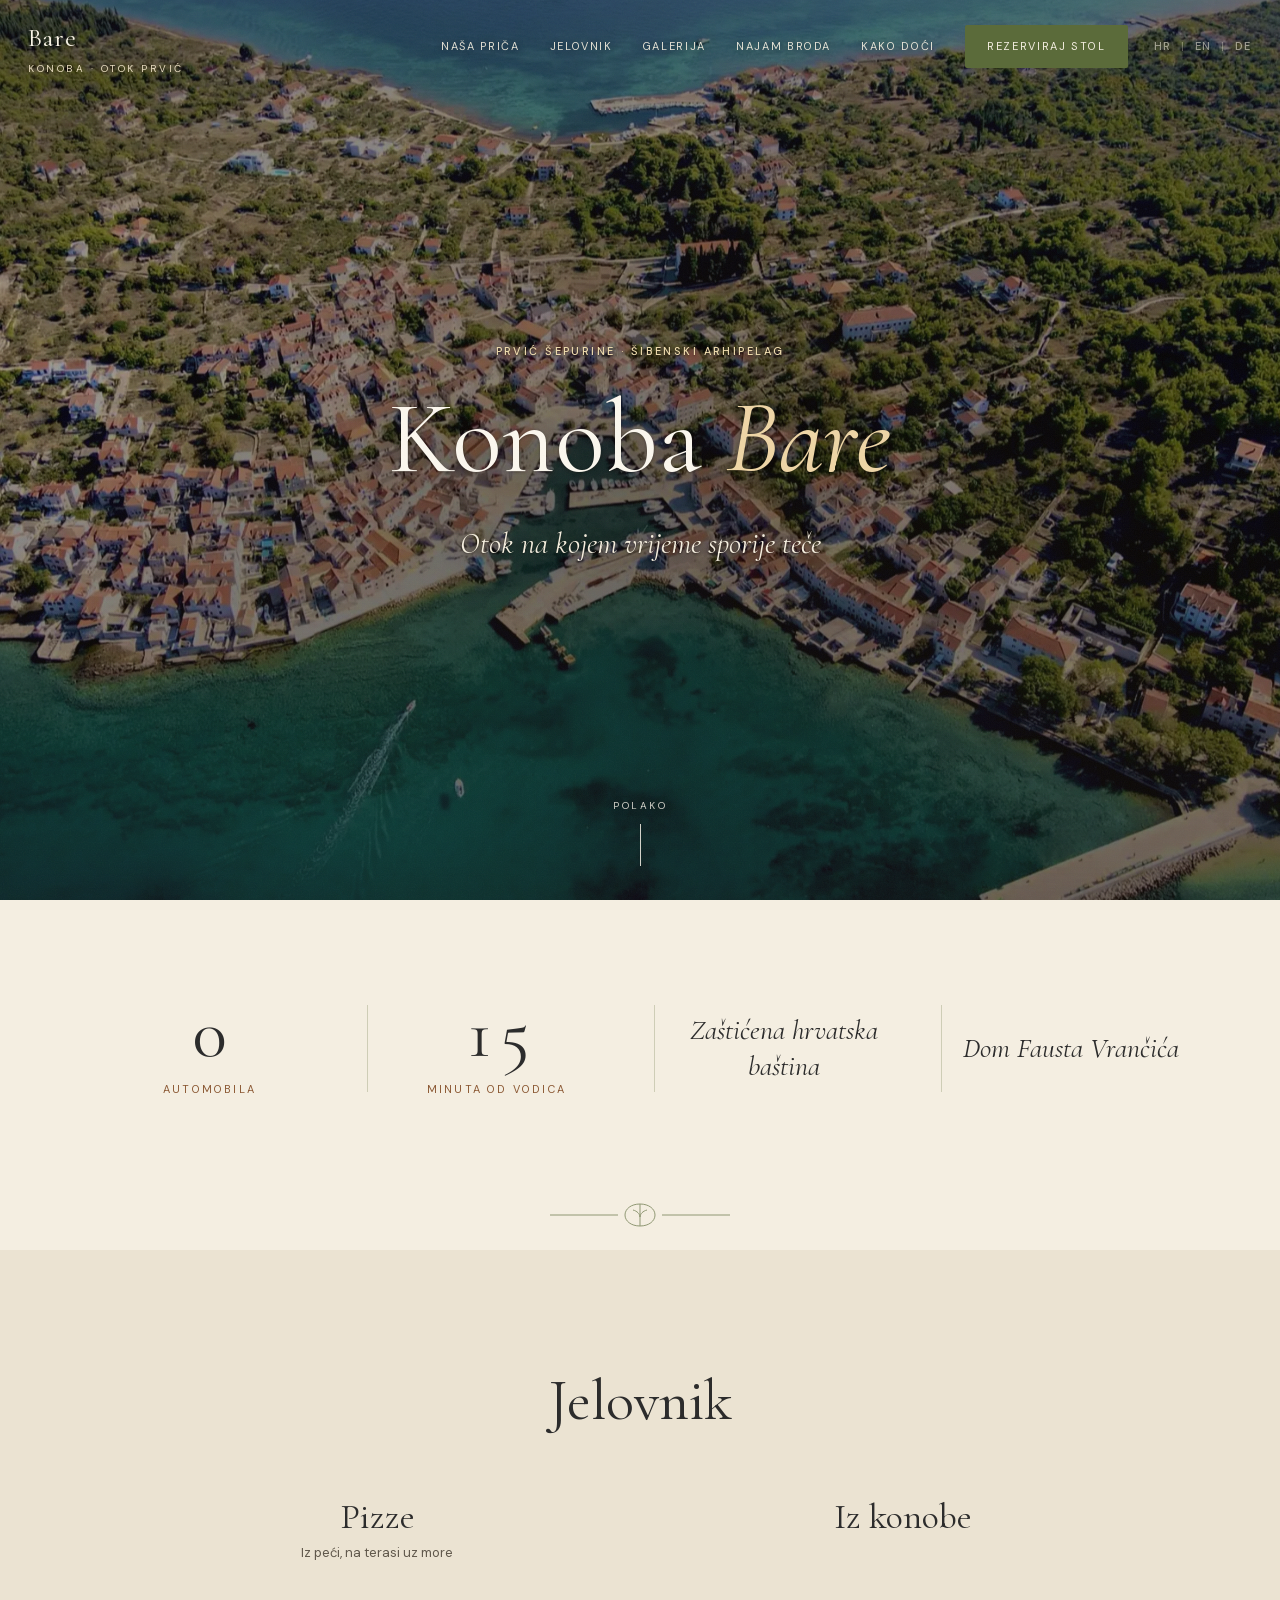
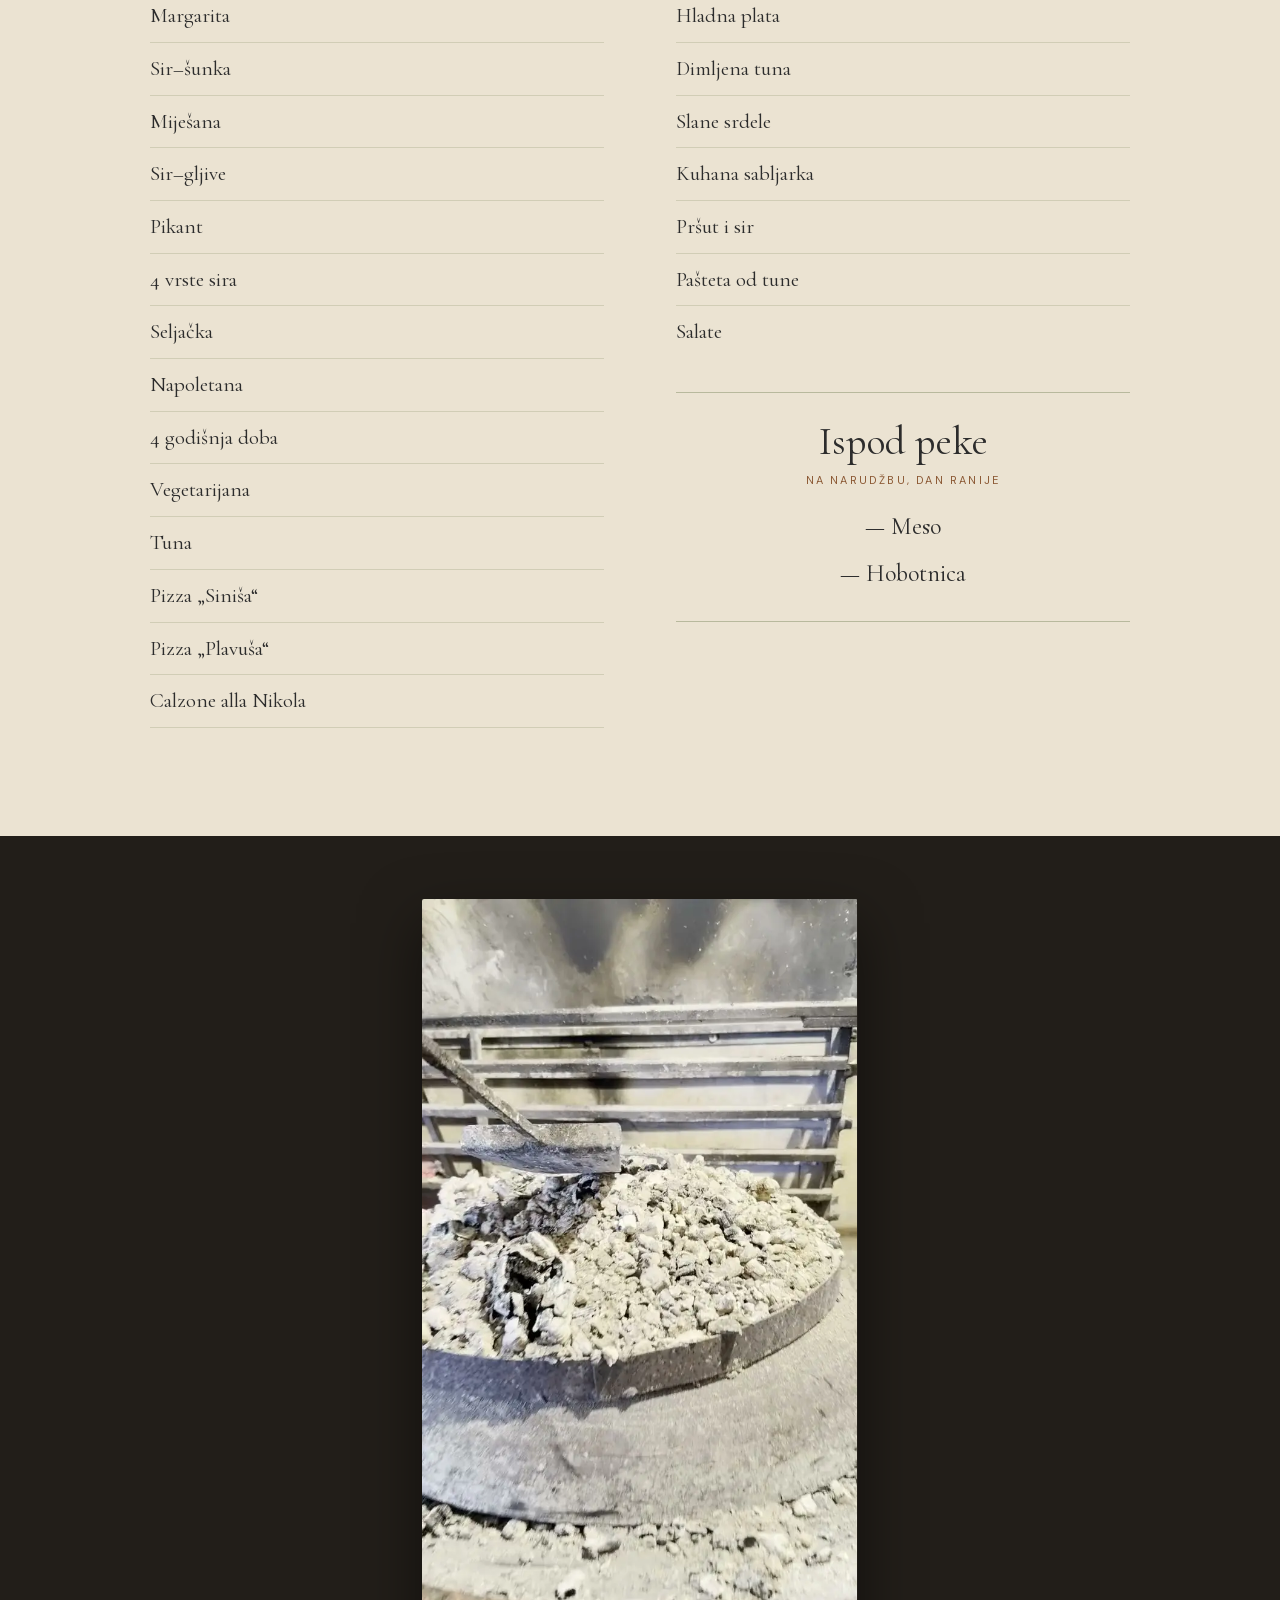
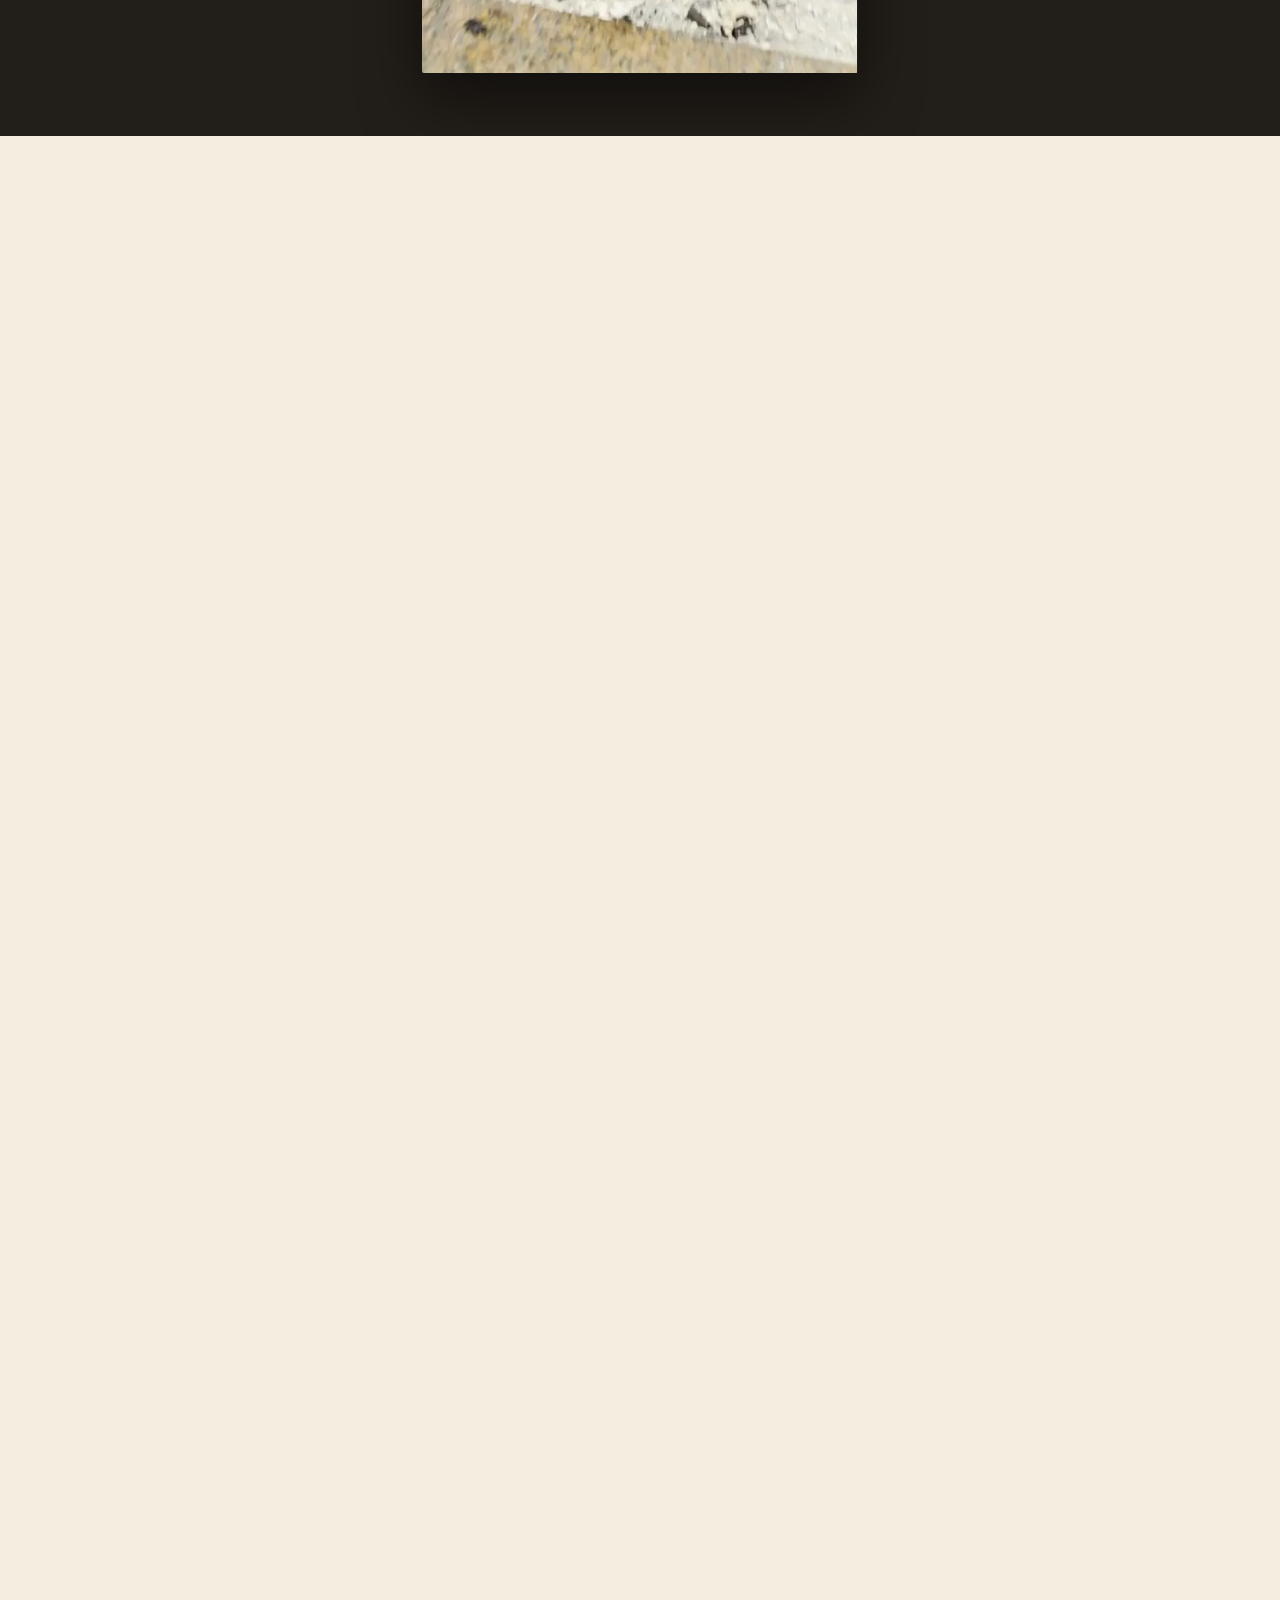
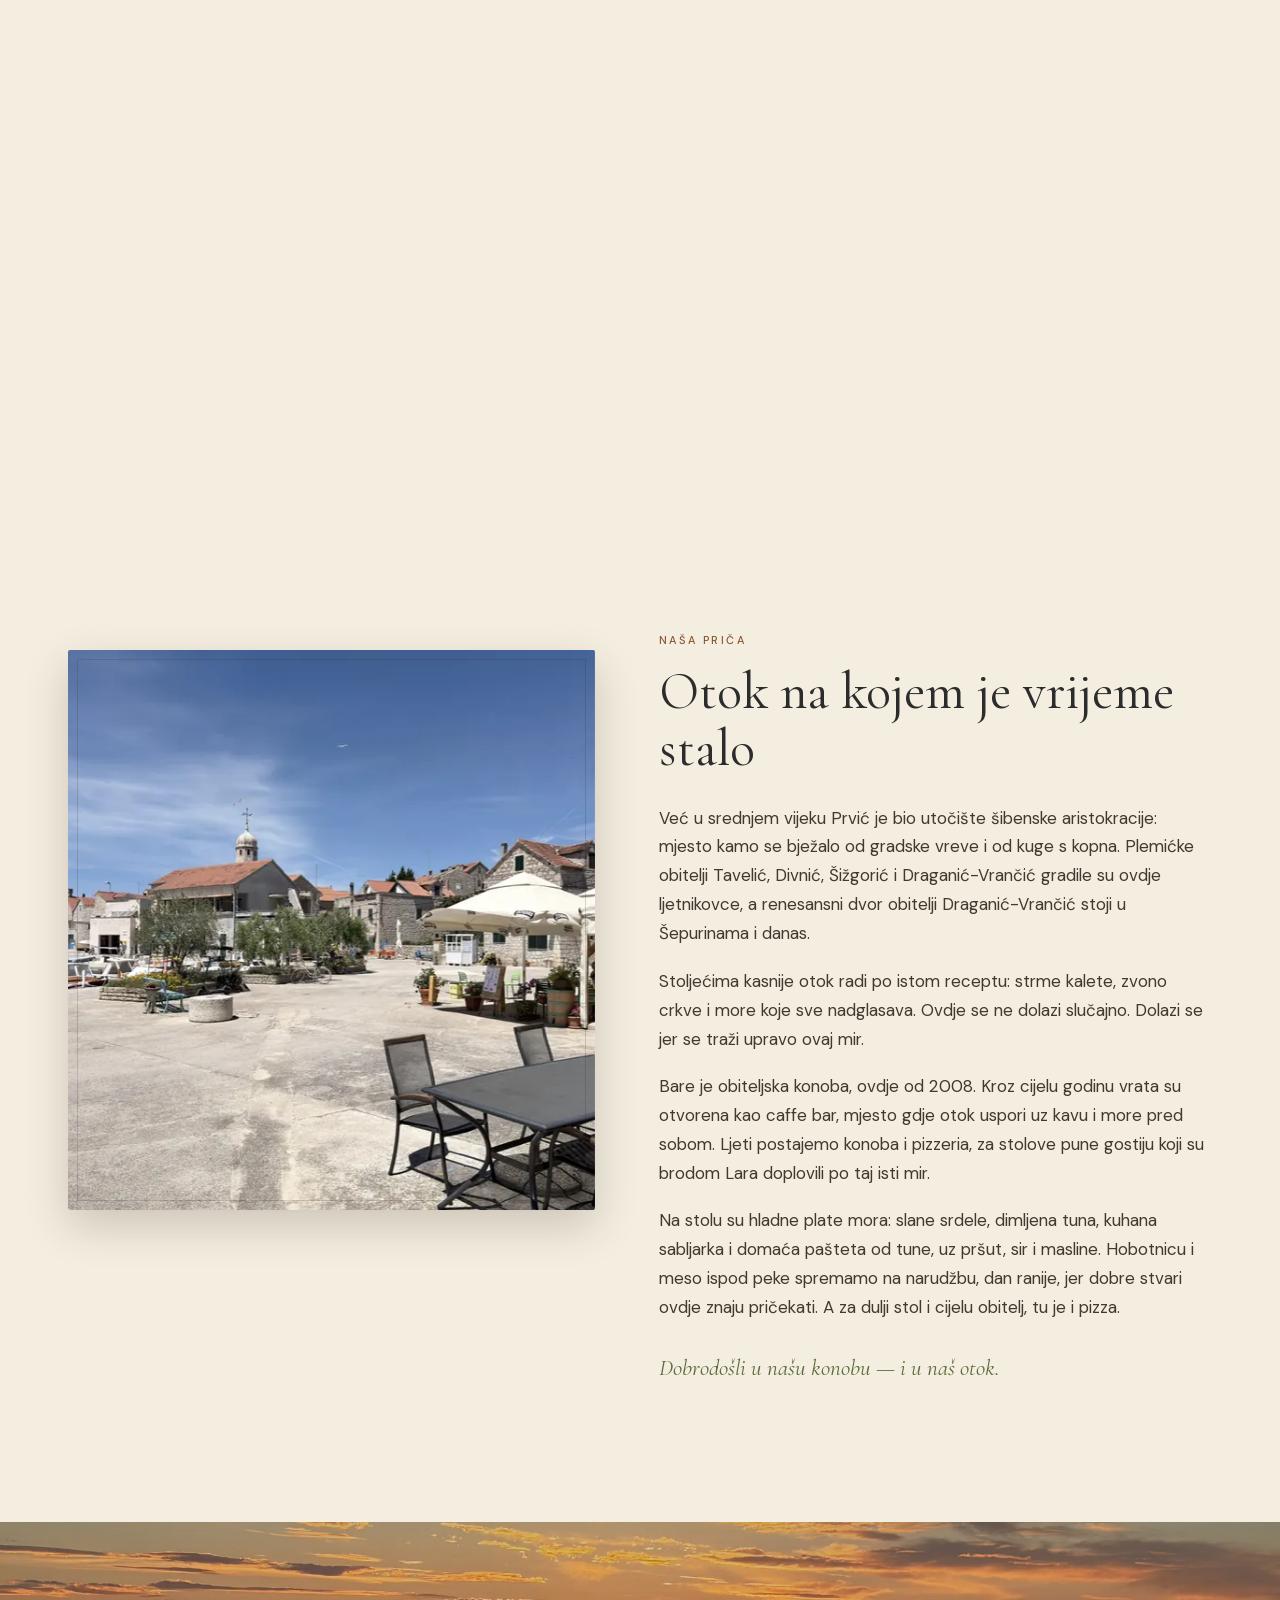
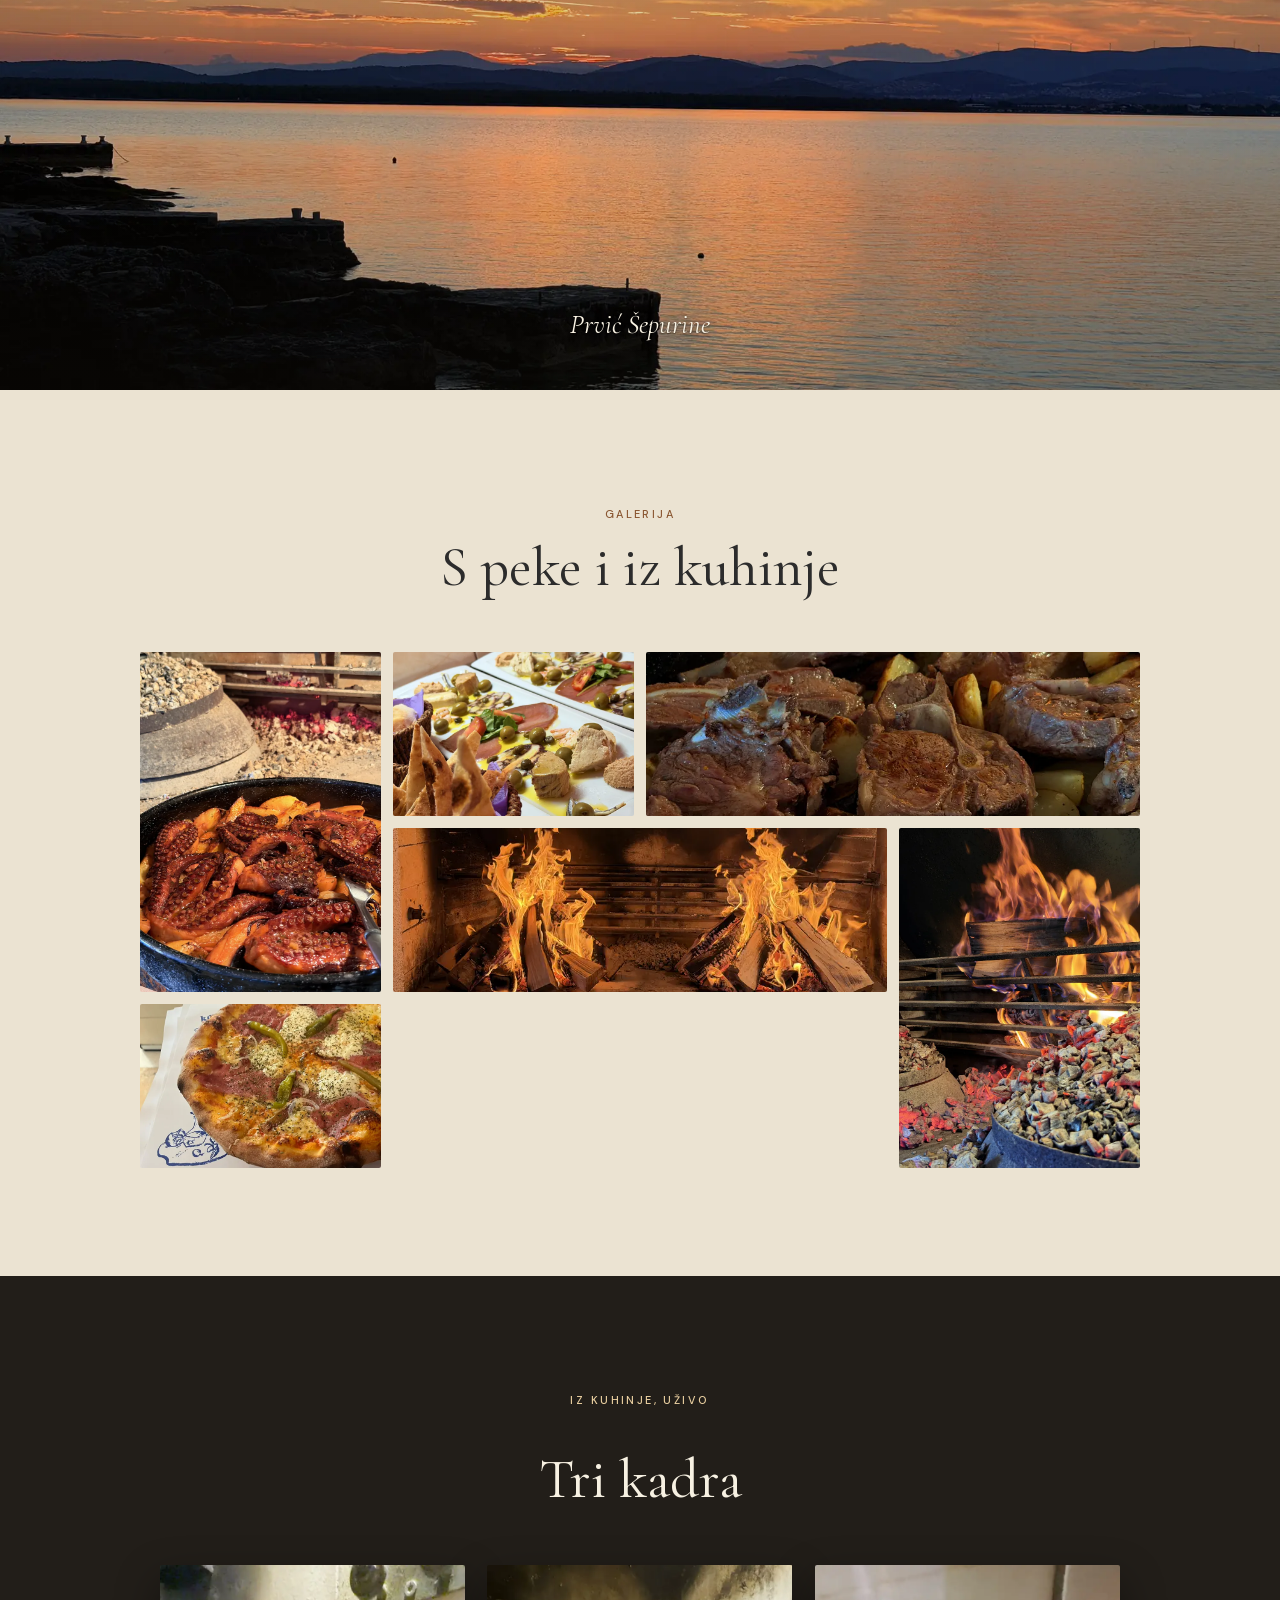
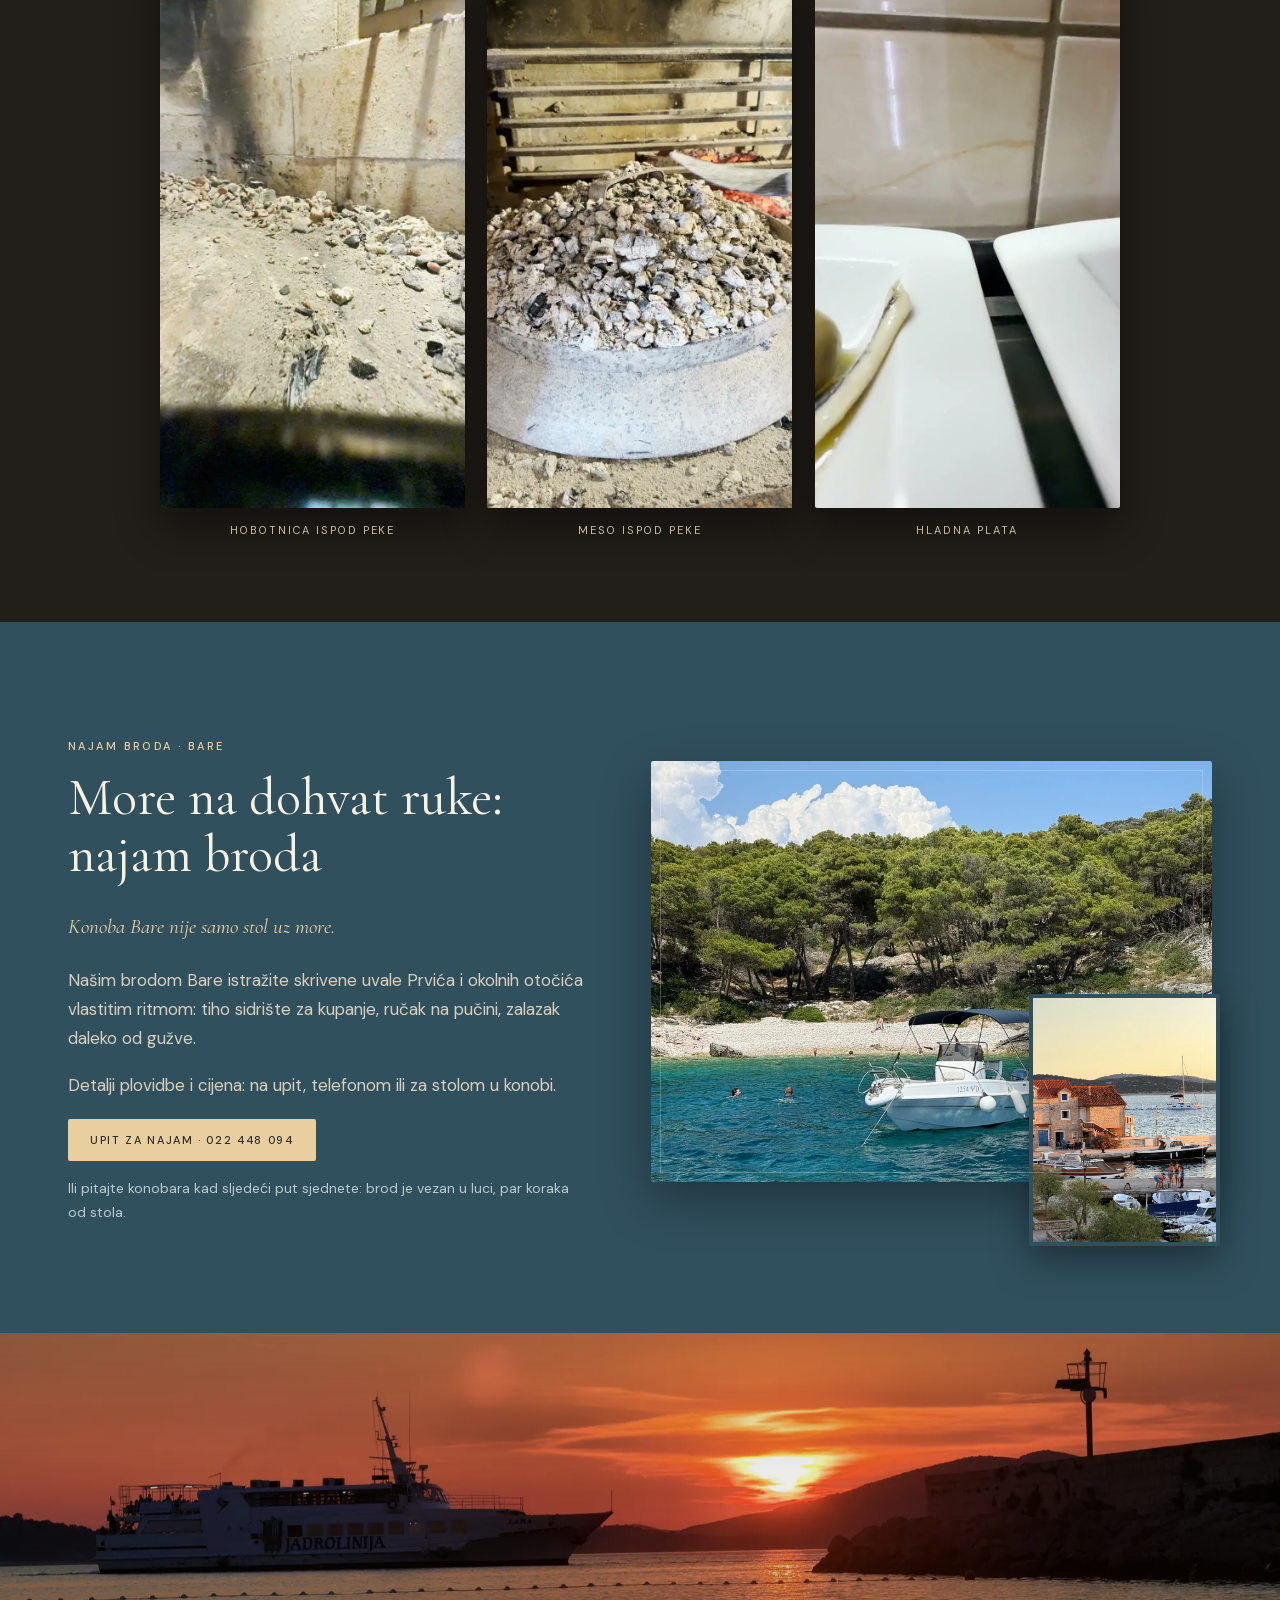
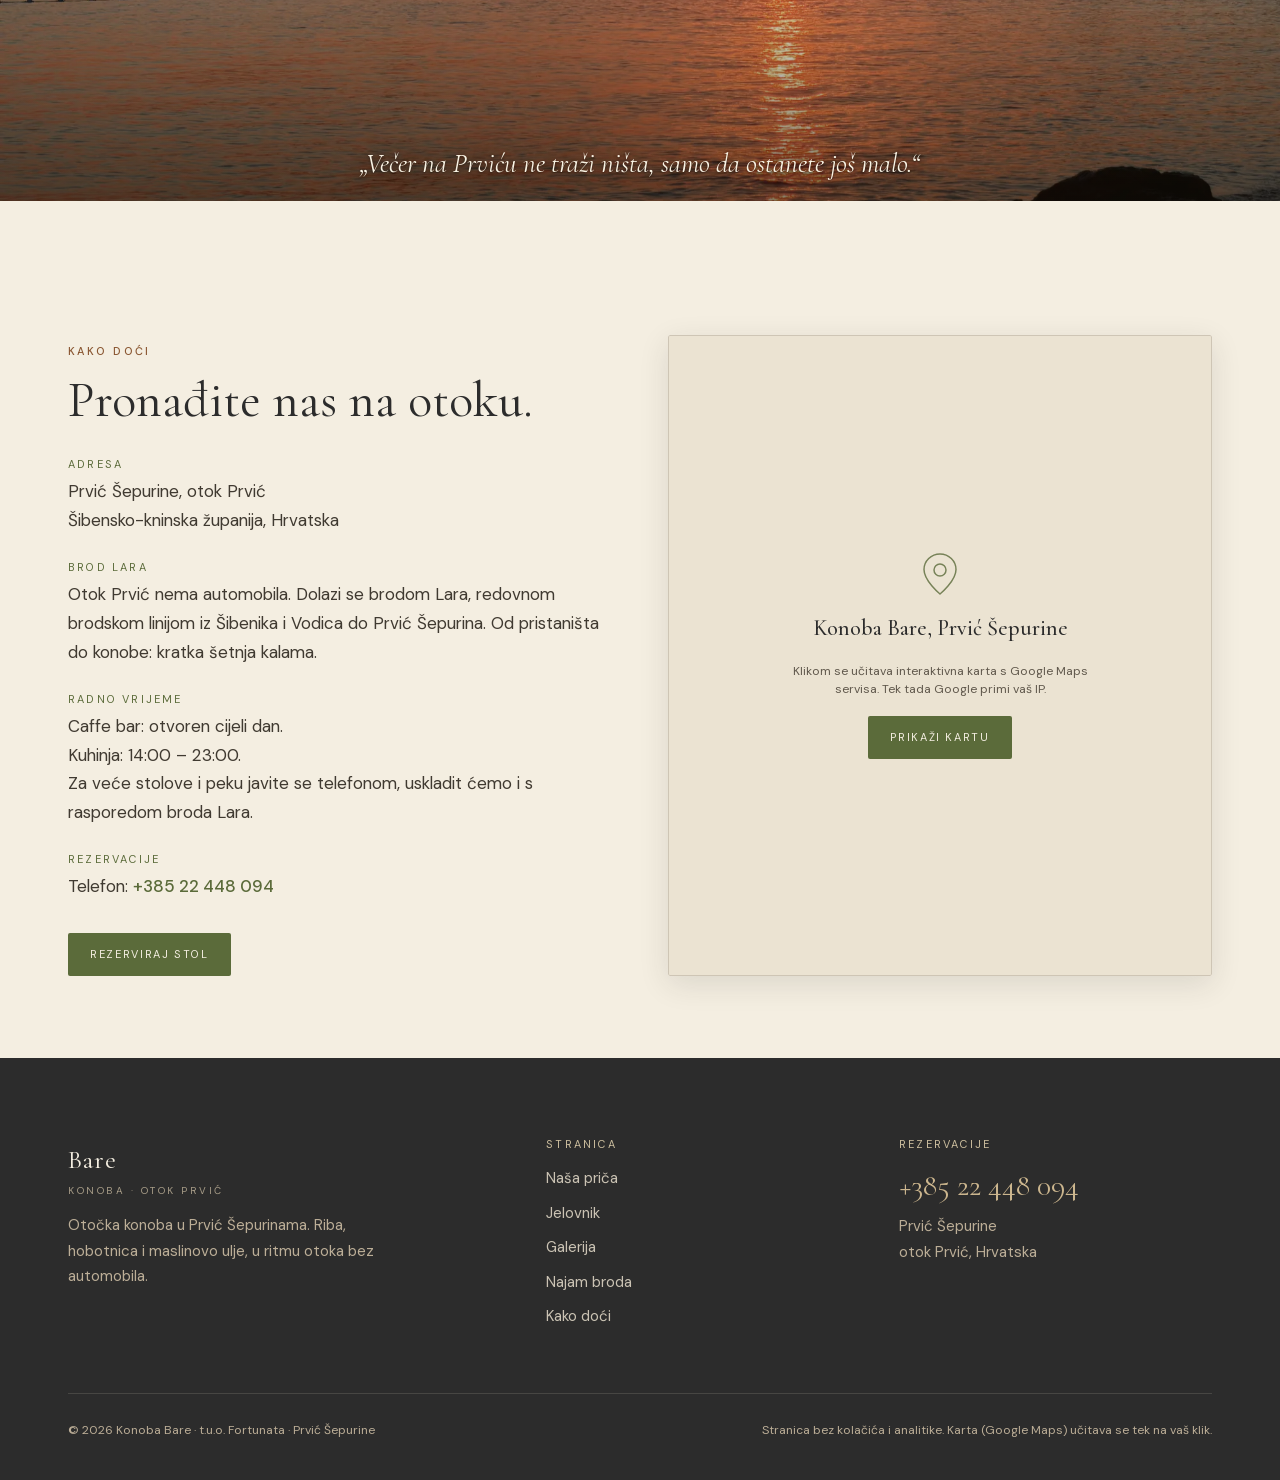
==== index.html @ 5fb2d14d "Naslov triptiha samo "Tri kadra"; scrub video na all-intra file (seek 60ms → 9ms) - "Tri kadra ispod" ====
<!DOCTYPE html>
<html lang="hr">
<head>
<meta charset="UTF-8" />
<meta name="viewport" content="width=device-width, initial-scale=1.0" />
<title>Konoba Bare — Prvić Šepurine | Otok Prvić</title>
<meta name="description" content="Konoba Bare na otoku Prviću, u Prvić Šepurinama. Otočka dalmatinska kuhinja: hladne plate mora, hobotnica ispod peke, pizza s terase uz more. Brod Bare za uvale Prvića, na upit." />
<link rel="canonical" href="https://artme-nx.github.io/konoba-bare-v5/" />
<link rel="icon" href="data:image/svg+xml,%3Csvg xmlns='http://www.w3.org/2000/svg' viewBox='0 0 64 64'%3E%3Crect width='64' height='64' rx='8' fill='%235B6B3A'/%3E%3Ctext x='32' y='44' text-anchor='middle' font-family='Georgia,serif' font-size='36' fill='%23F4EEE1'%3EB%3C/text%3E%3C/svg%3E" />
<meta property="og:type" content="website" />
<meta property="og:title" content="Konoba Bare — Prvić Šepurine, otok Prvić" />
<meta property="og:description" content="Otočka dalmatinska konoba u Prvić Šepurinama: hladne plate mora, peka na narudžbu, pizza uz more. Brod Bare za skrivene uvale, na upit." />
<meta property="og:image" content="https://artme-nx.github.io/konoba-bare-v5/hero.jpg" />
<meta property="og:url" content="https://artme-nx.github.io/konoba-bare-v5/" />
<meta property="og:locale" content="hr_HR" />
<!-- hreflang: HR korijen + /en/ + /de/ (x-default = HR) -->
<link rel="alternate" hreflang="hr" href="https://artme-nx.github.io/konoba-bare-v5/" />
<link rel="alternate" hreflang="en" href="https://artme-nx.github.io/konoba-bare-v5/en/" />
<link rel="alternate" hreflang="de" href="https://artme-nx.github.io/konoba-bare-v5/de/" />
<link rel="alternate" hreflang="x-default" href="https://artme-nx.github.io/konoba-bare-v5/" />
<!-- Fontovi: self-host (GDPR) — bez runtime poziva prema Google Fonts servisu -->
<link rel="preload" href="assets/fonts/cormorant-garamond-normal-latin.woff2" as="font" type="font/woff2" crossorigin />
<link rel="preload" href="assets/fonts/cormorant-garamond-normal-latin-ext.woff2" as="font" type="font/woff2" crossorigin />
<link rel="preload" href="assets/fonts/cormorant-garamond-italic-latin.woff2" as="font" type="font/woff2" crossorigin />
<link rel="preload" href="assets/fonts/cormorant-garamond-italic-latin-ext.woff2" as="font" type="font/woff2" crossorigin />
<link rel="preload" href="assets/fonts/dm-sans-latin.woff2" as="font" type="font/woff2" crossorigin />
<link rel="preload" href="assets/fonts/dm-sans-latin-ext.woff2" as="font" type="font/woff2" crossorigin />
<link rel="stylesheet" href="assets/fonts/fonts.css" />
<!-- TODO[klijent]: potvrditi točnu adresu/pbr za schema podatke (radno vrijeme potvrđeno 2026-07-06) -->
<script type="application/ld+json">
{
  "@context": "https://schema.org",
  "@type": "Restaurant",
  "name": "Konoba Bare",
  "url": "https://artme-nx.github.io/konoba-bare-v5/",
  "image": "https://artme-nx.github.io/konoba-bare-v5/hero.jpg",
  "telephone": "+385 22 448 094",
  "servesCuisine": ["Dalmatinska", "Mediteranska"],
  "address": {
    "@type": "PostalAddress",
    "addressLocality": "Prvić Šepurine",
    "addressRegion": "Šibensko-kninska županija",
    "addressCountry": "HR"
  }
}
</script>
<style>
  :root{
    --bg-parchment:#F4EEE1;
    --bg-alt:#EBE3D2;
    --terra:#B5784A;
    --olive:#5B6B3A;
    --sea:#3E6374;
    --charcoal:#2C2C2C;
    --stone:#8C7F72;
    --stone-ink:#5F574B;
    --terra-ink:#8A5732;
    --sage:#A3B18A;
    --font-display:'Cormorant Garamond', Georgia, serif;
    --font-body:'DM Sans', system-ui, sans-serif;
  }
  *{margin:0;padding:0;box-sizing:border-box}
  /* Nativni scroll — Lenis uklonjen: wheel/touchpad, strelice i mobilni touch rade izravno,
     bez posrednika. Sidrene skokove glača CSS scroll-behavior; scroll-padding nadoknađuje header. */
  html{scroll-behavior:smooth;scroll-padding-top:76px}
  body{
    background:var(--bg-parchment);
    color:var(--charcoal);
    font-family:var(--font-body);
    font-weight:400;
    line-height:1.7;
    font-size:17px;
    overflow-x:hidden;
    -webkit-font-smoothing:antialiased;
  }
  /* subtle grain */
  body::before{
    content:"";position:fixed;inset:0;z-index:90;pointer-events:none;opacity:.05;
    background-image:url("data:image/svg+xml,%3Csvg xmlns='http://www.w3.org/2000/svg' width='160' height='160'%3E%3Cfilter id='n'%3E%3CfeTurbulence type='fractalNoise' baseFrequency='0.85' numOctaves='2' stitchTiles='stitch'/%3E%3C/filter%3E%3Crect width='100%25' height='100%25' filter='url(%23n)'/%3E%3C/svg%3E");
  }
  img{display:block;max-width:100%}
  a{color:inherit;text-decoration:none}
  :focus-visible{outline:2px solid var(--terra);outline-offset:3px;border-radius:2px}
  .skip{position:absolute;left:-9999px;top:0;z-index:300;background:var(--charcoal);color:#F4EEE1;padding:10px 18px;font-size:13px}
  .skip:focus{left:12px;top:12px}
  h1,h2,h3{font-family:var(--font-display);font-weight:400;line-height:1.1}
  .wrap{max-width:1200px;margin:0 auto;padding:0 28px}
  .eyebrow{font-size:11px;letter-spacing:.22em;text-transform:uppercase;color:var(--terra-ink);font-weight:500}
  .italic{font-style:italic}

  /* HEADER */
  header{
    position:fixed;top:0;left:0;right:0;z-index:100;
    display:flex;align-items:center;gap:26px;
    padding:16px 28px;
    background-color:rgba(244,238,225,0);
    transition:background-color .4s ease, box-shadow .4s ease;
  }
  header .logo{margin-right:auto}
  header.scrolled{background-color:rgba(244,238,225,.95);box-shadow:0 1px 0 rgba(44,44,44,.08)}
  .logo{font-family:var(--font-display);font-size:26px;letter-spacing:.04em;transition:color .4s ease,text-shadow .4s ease}
  .logo small{display:block;font-family:var(--font-body);font-size:10px;letter-spacing:.25em;text-transform:uppercase;color:#675D50;transition:color .4s ease}
  nav.main{display:flex;gap:30px;align-items:center}
  nav.main a{font-size:11px;letter-spacing:.15em;text-transform:uppercase;color:var(--charcoal);opacity:.8;transition:opacity .25s,color .4s ease,text-shadow .4s ease}
  nav.main a:hover{opacity:1}
  /* nad herojem (dok header nije .scrolled): svijetla tipografija s laganom sjenom */
  header:not(.scrolled) .logo{color:#F8F3E6;text-shadow:0 1px 12px rgba(15,11,6,.55)}
  header:not(.scrolled) .logo small{color:#E8DCC0}
  header:not(.scrolled) nav.main a:not(.btn-res){color:#F4EEDF;opacity:.92;text-shadow:0 1px 10px rgba(15,11,6,.55)}
  header:not(.scrolled) .menu-toggle span{background:#F8F3E6}
  .btn-res{
    font-family:var(--font-body);font-size:11px;letter-spacing:.15em;text-transform:uppercase;
    background:var(--olive);color:#F4EEE1;padding:12px 22px;border-radius:2px;
    transition:background .3s,transform .3s;display:inline-block;
  }
  .btn-res:hover{background:var(--terra-ink);transform:translateY(-1px)}
  /* specificitet: nav.main a / .mobile-nav a ne smiju pregaziti boju CTA gumba */
  nav.main a.btn-res{color:#F4EEE1;opacity:1}
  .mobile-nav a.btn-res{color:#F4EEE1;font-family:var(--font-body);font-size:14px}
  /* hit-area ≥44px bez pomicanja layouta (padding + negativna margina) */
  .menu-toggle{display:none;background:none;border:none;cursor:pointer;flex-direction:column;gap:5px;padding:15px 10px;margin:-15px -10px}
  .menu-toggle span{width:24px;height:1.5px;background:var(--charcoal);display:block}

  /* JEZIČNI SWITCHER — vidljiv i na mobitelu (izvan nav.main), sticky s headerom */
  .lang-switch{display:flex;align-items:center;gap:9px;font-size:11px;letter-spacing:.15em;font-weight:500}
  .lang-switch a{color:var(--charcoal);opacity:.55;transition:opacity .25s,color .4s ease,text-shadow .4s ease;padding:12px 3px;margin:-12px -3px}
  .lang-switch a:hover{opacity:1}
  .lang-switch a[aria-current="true"]{opacity:1;border-bottom:1px solid currentColor;padding-bottom:1px}
  .lang-switch .sep{opacity:.35;color:var(--charcoal);transition:color .4s ease}
  header:not(.scrolled) .lang-switch a{color:#F4EEDF;text-shadow:0 1px 10px rgba(15,11,6,.55)}
  header:not(.scrolled) .lang-switch .sep{color:#F4EEDF}
  .mobile-nav .lang-switch{font-size:14px;gap:14px;margin-top:8px}
  .mobile-nav .lang-switch a{color:var(--charcoal)}

  /* MOBILNI POZIV — telefon je jedini kanal, pa na mobitelu ide ravno u sticky header */
  .call-mini{display:none;align-items:center;justify-content:center;width:40px;height:40px;flex:0 0 40px;border-radius:50%;background:var(--olive);transition:background .3s}
  .call-mini:hover{background:var(--terra-ink)}
  .call-mini svg{width:17px;height:17px;stroke:#F4EEE1;fill:none}
  @media(max-width:860px){.call-mini{display:flex}}

  /* HERO */
  .hero{position:relative;height:100vh;min-height:620px;overflow:hidden;display:flex;align-items:center;justify-content:center}
  .hero-bg{position:absolute;inset:0;z-index:0}
  .hero-bg img{width:100%;height:100%;object-fit:cover;filter:sepia(.05) contrast(1.03) saturate(1.04);will-change:transform;transform:translateZ(0);backface-visibility:hidden}
  /* scrim: topli tamni gradijent + radijalno zatamnjenje iza teksta — čitljivost bez diranja fotografije */
  .hero-bg::after{content:"";position:absolute;inset:0;
    background:
      radial-gradient(70% 56% at 50% 54%, rgba(24,18,10,.36), rgba(24,18,10,0) 74%),
      linear-gradient(180deg, rgba(24,18,10,.40), rgba(24,18,10,.20) 42%, rgba(24,18,10,.54))}
  .hero-inner{position:relative;z-index:3;text-align:center;color:#F9F4E8;padding:0 24px;max-width:920px}
  .hero .eyebrow{color:#F0DDAE;text-shadow:0 1px 14px rgba(15,11,6,.55),0 1px 2px rgba(15,11,6,.45)}
  .hero h1{font-size:clamp(48px,8vw,104px);margin:.18em 0 .28em;color:#FCF8EF;font-weight:400;
    text-shadow:0 2px 30px rgba(15,11,6,.5),0 1px 3px rgba(15,11,6,.38)}
  .hero h1 .italic{color:#EFD6A6}
  .hero p.tag{font-family:var(--font-display);font-style:italic;font-size:clamp(20px,2.6vw,30px);color:#F6EFDF;line-height:1.4;
    text-shadow:0 1px 20px rgba(15,11,6,.55),0 1px 2px rgba(15,11,6,.45)}
  .scroll-ind{position:absolute;bottom:34px;left:50%;transform:translateX(-50%);z-index:3;color:#F7F2E7;font-size:10px;letter-spacing:.25em;text-transform:uppercase;opacity:.85;text-shadow:0 1px 10px rgba(15,11,6,.5)}
  .scroll-ind .line{display:block;width:1px;height:42px;background:#F7F2E7;margin:10px auto 0;animation:pulse 2.4s ease-in-out infinite;transform-origin:top}
  @keyframes pulse{0%,100%{transform:scaleY(.4);opacity:.4}50%{transform:scaleY(1);opacity:.9}}

  /* SECTIONS */
  section{position:relative;z-index:2}
  .pad{padding:108px 0}
  .reveal{opacity:0;transform:translateY(26px)}

  /* STAT TRAKA — otok u četiri činjenice */
  .stats{background:var(--bg-parchment);padding:88px 0 72px}
  .stat-grid{display:grid;grid-template-columns:repeat(4,1fr);gap:28px;list-style:none;max-width:1120px;margin:0 auto;text-align:center}
  .stat{position:relative;display:flex;flex-direction:column;justify-content:center;padding:10px 20px}
  .stat+.stat::before{content:"";position:absolute;left:0;top:14%;bottom:14%;width:1px;background:rgba(91,107,58,.25)}
  .stat-num{font-family:var(--font-display);font-size:clamp(46px,5.6vw,72px);line-height:1;color:var(--charcoal);font-variant-numeric:tabular-nums}
  .stat-word{font-family:var(--font-display);font-style:italic;font-size:clamp(21px,2.2vw,28px);line-height:1.3;color:var(--charcoal)}
  .stat-label{margin-top:10px;font-size:11px;letter-spacing:.2em;text-transform:uppercase;color:var(--terra-ink)}
  .s-reveal{opacity:0;transform:translateY(26px)}
  /* custom SVG ilustracije u stat ćelijama (padobranac, kamena kuća) — vidljive samo kroz JS animaciju */
  .stat-anim{min-height:112px}
  .stat-ill{position:absolute;inset:0;display:flex;align-items:center;justify-content:center;pointer-events:none;opacity:0;color:var(--olive)}
  .stat-ill svg{width:76px;height:76px;overflow:visible}

  /* DIVIDER svg */
  .divider{display:flex;justify-content:center;padding:18px 0}
  .divider svg{width:200px;height:34px;stroke:var(--olive);fill:none;opacity:.65}

  /* MENU */
  .menu{background:var(--bg-alt)}
  .menu .head{text-align:center;margin-bottom:64px}
  .menu .head h2{font-size:clamp(32px,5vw,58px);margin-top:.18em}
  /* JELOVNIK — jedan blok, dvije kolone (statično, bez animacija — svjesna odluka klijenta) */
  .menu-cols{display:grid;grid-template-columns:1fr 1fr;gap:0 72px;max-width:980px;margin:0 auto;align-items:start}
  .menu-col .part-title{font-family:var(--font-display);font-weight:400;font-size:clamp(26px,3.2vw,36px);text-align:center;margin-bottom:6px}
  .menu-col .part-note{text-align:center;font-size:13px;color:var(--stone-ink);margin-bottom:26px}
  .plist{list-style:none}
  .plist li{font-family:var(--font-display);font-size:21px;padding:8px 0;border-bottom:1px solid rgba(91,107,58,.18)}
  /* desna kolona: bez donje linije na zadnjoj stavci — peka-blok odmah ispod donosi svoju border-top */
  .menu-col:last-child .plist li:last-child{border-bottom:none}
  .plist li small{display:block;font-family:var(--font-body);font-size:12px;letter-spacing:.03em;color:var(--stone-ink);margin-top:2px}

  /* PEKA — istaknuti blok jelovnika */
  .peka-block{margin:34px auto 0;text-align:center;padding:26px 20px 24px;border-top:1px solid rgba(91,107,58,.35);border-bottom:1px solid rgba(91,107,58,.35)}
  .peka-title{font-family:var(--font-display);font-weight:400;font-size:clamp(30px,3.6vw,40px);line-height:1.1}
  .peka-note{font-size:11px;letter-spacing:.2em;text-transform:uppercase;color:var(--terra-ink);margin-top:8px}
  .peka-opts{list-style:none;margin-top:14px}
  .peka-opts li{font-family:var(--font-display);font-size:24px;padding:3px 0}

  /* SCROLL VIDEO — otkrivanje peke */
  .videosec{position:relative;background:#221E19;overflow:hidden}
  .video-inner{position:relative;height:100vh;min-height:560px;display:flex;align-items:center;justify-content:center;gap:0}
  .video-inner video{height:86vh;max-height:900px;width:auto;border-radius:2px;box-shadow:0 24px 60px rgba(0,0,0,.5)}

  /* VIDEO MOMENTI — triptih kratkih kadrova iz kuhinje (autoplay loop kad uđu u kadar) */
  .moments{background:#221E19;color:#EDE6D5}
  .moments .head{text-align:center;margin-bottom:54px}
  .moments .head h2{font-size:clamp(32px,5vw,56px);margin-top:.18em;color:#F7F1E2}
  .moments .eyebrow{color:#E9CFA0}
  .mom-grid{display:grid;grid-template-columns:repeat(3,1fr);gap:22px;max-width:960px;margin:0 auto}
  .mom-grid figure{margin:0}
  .mom-grid video{display:block;width:100%;height:auto;aspect-ratio:9/16;object-fit:cover;border-radius:2px;
    box-shadow:0 18px 44px rgba(0,0,0,.45);background:#181511}
  .mom-grid figcaption{margin-top:13px;text-align:center;font-size:11px;letter-spacing:.18em;text-transform:uppercase;color:#C9BFA9}

  /* STORY split */
  .story{background:var(--bg-parchment)}
  .story .grid{display:grid;grid-template-columns:1fr 1.05fr;gap:64px;align-items:start}
  .story-img{overflow:hidden;border-radius:2px;position:sticky;top:100px;box-shadow:0 16px 44px rgba(44,32,18,.20)}
  /* bez sepije i toplog overlaya — izvorne boje (svjesna odluka klijenta, 3. runda) */
  .story-img img{width:100%;height:560px;object-fit:cover;will-change:transform}
  /* tamniji hairline: na prirodnim bojama (bez toplog overlaya) svijetli se okvir gubio */
  .story-img::before{content:"";position:absolute;inset:9px;z-index:2;pointer-events:none;border:1px solid rgba(44,44,44,.18)}
  .story .lead{font-family:var(--font-display);font-style:italic;font-size:21px;color:var(--olive);margin-bottom:1em}

  /* text reveal on scroll */
  .t-reveal{opacity:0;transform:translateY(30px);filter:blur(8px)}
  /* word-by-word reveal na body tekstu — spanovi se grade JS-om (bez JS-a ostaje čisti tekst)
     (letter-by-letter na naslovima UKLONJEN — char-split razbija kerning pa se slova čudno slažu) */
  [data-words] .wd{display:inline-block}
  .story h2{font-size:clamp(30px,4.4vw,52px);margin:.2em 0 .5em}
  .story p{margin-bottom:1.1em;color:#403a31}
  .story .sig{font-family:var(--font-display);font-style:italic;font-size:23px;color:var(--olive);margin-top:1.2em}

  /* GALLERY — raspored po skici klijenta (4×3, eksplicitne pozicije), kompaktniji nego prije */
  .gallery{background:var(--bg-alt)}
  .gallery .head{text-align:center;margin-bottom:54px}
  .gallery .head h2{font-size:clamp(32px,5vw,56px);margin-top:.18em}
  .gal-grid{display:grid;grid-template-columns:repeat(4,1fr);grid-template-rows:repeat(3,164px);gap:12px;max-width:1000px;margin:0 auto}
  .gal-grid figure{overflow:hidden;border-radius:2px;position:relative;
    transition:transform .45s cubic-bezier(.22,.61,.36,1),box-shadow .45s ease,z-index 0s .45s}
  /* bez filtera — izvorne boje fotografija (svjesna odluka klijenta, 3. runda) */
  .gal-grid img{width:100%;height:100%;object-fit:cover}
  /* hover: cijela ćelija naraste iznad susjeda (samo uređaji s hoverom) */
  @media(hover:hover) and (pointer:fine){
    .gal-grid figure:hover{transform:scale(1.08);z-index:6;box-shadow:0 18px 44px rgba(44,32,18,.32);transition:transform .45s cubic-bezier(.22,.61,.36,1),box-shadow .45s ease,z-index 0s 0s}
  }
  .gal-grid .g1{grid-column:1;grid-row:1/3}
  .gal-grid .g7{grid-column:2;grid-row:1}
  .gal-grid .g3{grid-column:3/5;grid-row:1}
  .gal-grid .g5{grid-column:2/4;grid-row:2}
  .gal-grid .g2{grid-column:4;grid-row:2/4}
  .gal-grid .g4{grid-column:1;grid-row:3}
  .gal-grid .g8{grid-column:2;grid-row:3}
  .gal-grid .g6{grid-column:3;grid-row:3}
  .gal-grid figcaption{position:absolute;left:14px;bottom:12px;color:#F7F2E7;font-size:11px;letter-spacing:.15em;text-transform:uppercase;opacity:0;transition:opacity .35s;text-shadow:0 1px 6px rgba(0,0,0,.5)}
  .gal-grid figure:hover figcaption{opacity:1}

  /* AMBIJENTALNE TRAKE — full-bleed razdjelnici (ugođaj, ne galerija) */
  .band{position:relative;height:52vh;min-height:320px;max-height:560px;overflow:hidden}
  .band img{position:absolute;inset:0;width:100%;height:118%;top:-9%;object-fit:cover;will-change:transform}
  .band::after{content:"";position:absolute;inset:0;background:linear-gradient(180deg,rgba(24,18,10,.18),rgba(24,18,10,.05) 45%,rgba(24,18,10,.30))}
  /* lara: odbljesak sunca na vodi traži jači donji scrim iza citata */
  #band-lara::after{background:linear-gradient(180deg,rgba(24,18,10,.16),rgba(24,18,10,.06) 40%,rgba(24,18,10,.52))}
  .band-quote{position:absolute;inset:0;z-index:2;display:flex;align-items:flex-end;justify-content:center;padding:0 24px 44px;text-align:center}
  .band-quote p{font-family:var(--font-display);font-style:italic;font-size:clamp(19px,2.4vw,27px);color:#F9F3E4;text-shadow:0 1px 18px rgba(15,11,6,.6),0 1px 2px rgba(15,11,6,.5);max-width:640px;line-height:1.45}
  /* zalazak: natpis podignut iznad bove u kadru (da se točka bove ne čita kao interpunkcija) */
  #band-zalazak .band-quote{padding-bottom:72px}

  /* NAJAM BRODA */
  .boat{background:#31505E;color:#EDE6D5}
  .boat .grid{display:grid;grid-template-columns:1fr 1.08fr;gap:64px;align-items:center}
  .boat .eyebrow{color:#E9CFA0}
  .boat h2{font-size:clamp(30px,4.4vw,52px);margin:.2em 0 .5em;color:#F7F1E2}
  .boat p{margin-bottom:1.1em;color:#D8CFBC}
  .boat .lead{font-family:var(--font-display);font-style:italic;font-size:21px;color:#E9CFA0;margin-bottom:1em}
  .boat .btn-res{background:#E9CFA0;color:#2C2C2C;font-weight:500}
  .boat .btn-res:hover{background:#F4EEE1;transform:translateY(-1px)}
  .boat .alt-contact{display:block;margin-top:16px;font-size:14px;color:#B9CBD0}
  .boat .alt-contact a{color:#E9CFA0;border-bottom:1px solid rgba(233,207,160,.4);padding-bottom:1px}
  .boat-imgs{position:relative;padding-bottom:64px}
  .boat-imgs .main{overflow:hidden;border-radius:2px;box-shadow:0 18px 48px rgba(12,20,24,.45);position:relative}
  .boat-imgs .main::before{content:"";position:absolute;inset:9px;z-index:2;pointer-events:none;border:1px solid rgba(247,242,231,.25)}
  .boat-imgs .main img{width:100%;height:auto}
  .boat-imgs .accent{position:absolute;right:-8px;bottom:0;width:34%;overflow:hidden;border-radius:2px;box-shadow:0 14px 34px rgba(12,20,24,.5);border:4px solid #31505E}
  .boat-imgs .accent img{width:100%;height:auto}

  /* MAP FACADE — karta se učitava tek na klik (GDPR) */
  .map-facade{position:relative;display:flex;flex-direction:column;align-items:center;justify-content:center;gap:14px;
    width:100%;min-height:380px;height:100%;background:var(--bg-alt);border:1px solid rgba(140,127,114,.3);border-radius:2px;
    text-align:center;padding:32px;cursor:pointer;font:inherit;color:inherit;appearance:none;-webkit-appearance:none}
  .map-facade svg{width:44px;height:44px;stroke:var(--olive);fill:none;opacity:.8}
  .map-facade strong{font-family:var(--font-display);font-weight:500;font-size:22px}
  .map-facade small{font-size:12px;color:var(--stone-ink);max-width:340px;line-height:1.5}
  .map-facade .btn-res{margin-top:4px}

  /* LOCATION */
  .location{background:var(--bg-parchment)}
  .location .grid{display:grid;grid-template-columns:1fr 1fr;gap:56px;align-items:stretch}
  .location h2{font-size:clamp(30px,4.4vw,50px);margin:.18em 0 .6em}
  .info-block{margin-bottom:26px}
  .info-block h3{font-family:var(--font-body);font-size:11px;letter-spacing:.2em;text-transform:uppercase;color:var(--olive);margin-bottom:7px}
  .info-block p{color:#403a31}
  .map-wrap{overflow:hidden;border-radius:2px;min-height:380px;box-shadow:0 8px 30px rgba(44,44,44,.12)}
  .map-wrap iframe{width:100%;height:100%;min-height:380px;border:0}

  /* FOOTER */
  footer{background:var(--charcoal);color:#E7DECC;padding:80px 0 40px}
  footer .grid{display:grid;grid-template-columns:1.4fr 1fr 1fr;gap:40px;margin-bottom:54px}
  footer .logo{color:#F4EEE1}
  footer .logo small{color:#a89d88}
  footer p{font-size:15px;color:#bcae97;margin-top:14px;max-width:320px}
  footer h3{font-family:var(--font-body);font-size:11px;letter-spacing:.2em;text-transform:uppercase;color:#cdbf9f;margin-bottom:16px}
  footer a.fl{display:block;color:#E7DECC;font-size:15px;margin-bottom:9px;opacity:.85;transition:opacity .25s}
  footer a.fl:hover{opacity:1;color:#E9CFA0}
  footer a.fl.phone{font-family:var(--font-display);font-size:30px;color:#E9CFA0;line-height:1.3}
  .copyright{border-top:1px solid rgba(231,222,204,.14);padding-top:26px;font-size:12px;color:#BCAE97;display:flex;justify-content:space-between;flex-wrap:wrap;gap:12px}

  /* MOBILE NAV PANEL */
  .mobile-nav{position:fixed;inset:0;z-index:200;background:var(--bg-parchment);display:flex;flex-direction:column;align-items:center;justify-content:center;gap:26px;transform:translateY(-100%);visibility:hidden;transition:transform .5s cubic-bezier(.7,0,.2,1),visibility 0s .5s}
  .mobile-nav.open{transform:translateY(0);visibility:visible;transition:transform .5s cubic-bezier(.7,0,.2,1)}
  .mobile-nav a{font-family:var(--font-display);font-size:34px}
  .mobile-nav .close{position:absolute;top:22px;right:26px;font-size:30px;cursor:pointer}

  @media(max-width:860px){
    nav.main{display:none}
    .menu-toggle{display:flex}
    .story .grid,.location .grid,.boat .grid{grid-template-columns:1fr;gap:36px}
    .boat-imgs{padding-bottom:0}
    .boat-imgs .accent{display:none}
    .band{height:44vh;min-height:260px}
    .band img{height:100%;top:0}
    footer .grid{grid-template-columns:1fr;gap:32px}
    .story-img{position:static}
    .story-img img{height:360px}
    .menu-cols{grid-template-columns:1fr;gap:56px}
    .part-note-spacer{display:none}
    .stats{padding:64px 0 56px}
    .stat-grid{grid-template-columns:1fr 1fr;gap:36px 20px}
    .stat+.stat::before{display:none}
    .gal-grid{grid-template-columns:repeat(2,1fr);grid-template-rows:none;grid-auto-rows:150px;grid-auto-flow:dense}
    .gal-grid .g1,.gal-grid .g7,.gal-grid .g3,.gal-grid .g5,.gal-grid .g2,.gal-grid .g4,.gal-grid .g8,.gal-grid .g6{grid-column:auto;grid-row:auto}
    .gal-grid .g1,.gal-grid .g2{grid-row:span 2}
    .gal-grid .g3,.gal-grid .g5{grid-column:span 2}
    .pad{padding:74px 0}
  }
  @media(max-width:767px){
    .video-inner{height:auto;min-height:0;padding:56px 0;flex-direction:column}
    .video-inner video{height:auto;width:min(78vw,420px)}
    .mom-grid{grid-template-columns:1fr;gap:40px;max-width:min(78vw,400px)}
  }
  @media(max-width:520px){
    .gal-grid{grid-auto-rows:130px}
    .stat-grid{grid-template-columns:1fr 1fr;gap:30px 14px}
    .stat-word{font-size:19px}
  }
  @media(prefers-reduced-motion:reduce){
    html{scroll-behavior:auto}
    *{animation:none!important;transition:none!important}
    .reveal,.t-reveal,.s-reveal{opacity:1!important;transform:none!important;filter:none!important}
    .scroll-ind .line{animation:none}
  }
</style>
<noscript><style>.reveal,.t-reveal,.s-reveal{opacity:1!important;transform:none!important;filter:none!important}</style></noscript>
</head>
<body>

<a class="skip" href="#main">Preskoči na sadržaj</a>

<header id="header">
  <a href="#" class="logo">Bare<small>Konoba · Otok Prvić</small></a>
  <nav class="main">
    <a href="#prica">Naša priča</a>
    <a href="#menu">Jelovnik</a>
    <a href="#galerija">Galerija</a>
    <a href="#najam-broda">Najam broda</a>
    <a href="#lokacija">Kako doći</a>
    <a href="#lokacija" class="btn-res">Rezerviraj stol</a>
  </nav>
  <div class="lang-switch" aria-label="Odabir jezika">
    <a href="./" aria-current="page" lang="hr" hreflang="hr" aria-label="Hrvatski">HR</a><span class="sep" aria-hidden="true">|</span><a href="en/" lang="en" hreflang="en" aria-label="English">EN</a><span class="sep" aria-hidden="true">|</span><a href="de/" lang="de" hreflang="de" aria-label="Deutsch">DE</a>
  </div>
  <a href="tel:+38522448094" class="call-mini" aria-label="Nazovi konobu Bare · 022 448 094">
    <svg viewBox="0 0 24 24" stroke-width="1.8" stroke-linecap="round" stroke-linejoin="round" aria-hidden="true"><path d="M22 16.9v3a2 2 0 0 1-2.2 2 19.8 19.8 0 0 1-8.6-3.1 19.5 19.5 0 0 1-6-6A19.8 19.8 0 0 1 2.1 4.2 2 2 0 0 1 4.1 2h3a2 2 0 0 1 2 1.7c.13.96.36 1.9.7 2.8a2 2 0 0 1-.45 2.1L8.1 9.9a16 16 0 0 0 6 6l1.3-1.3a2 2 0 0 1 2.1-.45c.9.34 1.84.57 2.8.7A2 2 0 0 1 22 16.9z"/></svg>
  </a>
  <button class="menu-toggle" id="menuToggle" aria-label="Izbornik" aria-expanded="false" aria-controls="mobileNav"><span></span><span></span><span></span></button>
</header>

<div class="mobile-nav" id="mobileNav">
  <button class="close" id="mobileClose" aria-label="Zatvori izbornik" style="background:none;border:none;color:inherit">×</button>
  <a href="#prica">Naša priča</a>
  <a href="#menu">Jelovnik</a>
  <a href="#galerija">Galerija</a>
  <a href="#najam-broda">Najam broda</a>
  <a href="#lokacija">Kako doći</a>
  <a href="tel:+38522448094" class="btn-res">Nazovi za stol · 022 448 094</a>
  <div class="lang-switch" aria-label="Odabir jezika">
    <a href="./" aria-current="page" lang="hr" hreflang="hr" aria-label="Hrvatski">HR</a><span class="sep" aria-hidden="true">|</span><a href="en/" lang="en" hreflang="en" aria-label="English">EN</a><span class="sep" aria-hidden="true">|</span><a href="de/" lang="de" hreflang="de" aria-label="Deutsch">DE</a>
  </div>
</div>

<!-- HERO -->
<section class="hero">
  <div class="hero-bg">
    <picture>
      <source type="image/webp" srcset="assets/img/hero-1200.webp 1200w, assets/img/hero-2000.webp 2000w" sizes="100vw" />
      <img src="hero.jpg" width="2000" height="1500" alt="Prvić Šepurine iz zraka — otočka luka, kamene kuće i more, otok Prvić" fetchpriority="high" decoding="async" />
    </picture>
  </div>
  <div class="hero-inner">
    <span class="eyebrow">Prvić Šepurine · Šibenski arhipelag</span>
    <h1>Konoba <span class="italic">Bare</span></h1>
    <p class="tag">Otok na kojem vrijeme sporije teče</p>
  </div>
  <div class="scroll-ind">Polako<span class="line"></span></div>
</section>

<!-- STAT TRAKA — otok u četiri činjenice (count-up + reveal) -->
<section class="stats" id="main" aria-label="Otok Prvić u četiri činjenice">
  <div class="wrap">
    <ul class="stat-grid">
      <li class="stat s-reveal">
        <span class="stat-num" data-count="0" data-count-from="9">0</span>
        <span class="stat-label">automobila</span>
      </li>
      <li class="stat s-reveal">
        <span class="stat-num" data-count="15">15</span>
        <span class="stat-label">minuta od Vodica</span>
      </li>
      <li class="stat s-reveal stat-anim">
        <!-- kamena kuća: slaže se kamen po kamen pa prijeđe u tekst (JS/GSAP, once) -->
        <span class="stat-ill" aria-hidden="true">
          <svg viewBox="0 0 88 64" fill="none" stroke="currentColor" stroke-width="1.4" stroke-linejoin="round" id="illKuca">
            <g class="stn"><rect x="20" y="50" width="15" height="8"/><rect x="37" y="50" width="16" height="8"/><rect x="55" y="50" width="13" height="8"/></g>
            <g class="stn"><rect x="20" y="41" width="10" height="7"/><rect x="32" y="41" width="14" height="7"/><rect x="48" y="41" width="9" height="7"/><rect x="59" y="41" width="9" height="7"/></g>
            <g class="stn"><rect x="20" y="32" width="16" height="7"/><rect x="38" y="32" width="12" height="7"/><rect x="52" y="32" width="16" height="7"/></g>
            <g class="stn"><rect x="20" y="24" width="12" height="6"/><rect x="34" y="24" width="16" height="6"/><rect x="52" y="24" width="16" height="6"/></g>
            <path class="krov" d="M16 24 L44 8 L72 24" stroke-width="1.8"/>
            <path class="krov" d="M22 21 L44 11.5 L66 21"/>
          </svg>
        </span>
        <span class="stat-word">Zaštićena hrvatska baština</span>
      </li>
      <li class="stat s-reveal stat-anim">
        <!-- Homo volans: Vrančićev padobranac doskoči pa prijeđe u tekst (JS/GSAP, once) -->
        <span class="stat-ill" aria-hidden="true">
          <svg viewBox="0 0 88 88" fill="none" stroke="currentColor" stroke-width="1.5" stroke-linecap="round" id="illPadobran">
            <path d="M22 12 C30 7 58 7 66 12 L66 20 L22 20 Z" stroke-linejoin="round"/>
            <path d="M22 12 V20 M36.7 9.2 V20 M51.3 9.2 V20 M66 12 V20" stroke-width="1"/>
            <path d="M22 20 L38 52 M66 20 L50 52 M36.7 20 L41 52 M51.3 20 L47 52" stroke-width="1"/>
            <circle cx="44" cy="57" r="4.5"/>
            <path d="M44 61.5 V72 M44 64 L36 70 M44 64 L52 70 M44 72 L38 82 M44 72 L50 82"/>
          </svg>
        </span>
        <span class="stat-word">Dom Fausta Vrančića</span>
      </li>
    </ul>
  </div>
</section>

<div class="divider" aria-hidden="true">
  <svg viewBox="0 0 200 34"><path d="M10 17 H78 M122 17 H190" stroke-width="1"/><path d="M100 6c-9 0-15 5-15 11 0 6 6 11 15 11 9 0 15-5 15-11 0-6-6-11-15-11z" stroke-width="1"/><path d="M100 6 v22 M93 12c4 1 7 4 7 7 M107 12c-4 1-7 4-7 7" stroke-width="1"/></svg>
</div>

<!-- MENU — statičan (svjesna odluka klijenta: bez reveal animacija), jedan blok u dvije kolone -->
<section class="menu pad" id="menu">
  <div class="wrap">
    <div class="head">
      <h2>Jelovnik</h2>
    </div>
    <div class="menu-cols">
      <div class="menu-col">
        <h3 class="part-title">Pizze</h3>
        <p class="part-note">Iz peći, na terasi uz more</p>
        <ul class="plist">
          <li>Margarita</li>
          <li>Sir–šunka</li>
          <li>Miješana</li>
          <li>Sir–gljive</li>
          <li>Pikant</li>
          <li>4 vrste sira</li>
          <li>Seljačka</li>
          <li>Napoletana</li>
          <li>4 godišnja doba</li>
          <li>Vegetarijana</li>
          <li>Tuna</li>
          <li>Pizza „Siniša“</li>
          <li>Pizza „Plavuša“</li>
          <li>Calzone alla Nikola</li>
        </ul>
      </div>
      <div class="menu-col">
        <h3 class="part-title">Iz konobe</h3>
        <p class="part-note part-note-spacer" aria-hidden="true">&nbsp;</p>
        <ul class="plist">
          <li>Hladna plata</li>
          <li>Dimljena tuna</li>
          <li>Slane srdele</li>
          <li>Kuhana sabljarka</li>
          <li>Pršut i sir</li>
          <li>Pašteta od tune</li>
          <li>Salate</li>
        </ul>
        <!-- PEKA — istaknuti blok s pod-opcijama -->
        <div class="peka-block">
          <h4 class="peka-title">Ispod peke</h4>
          <p class="peka-note">na narudžbu, dan ranije</p>
          <ul class="peka-opts">
            <li>— Meso</li>
            <li>— Hobotnica</li>
          </ul>
        </div>
      </div>
    </div>
  </div>
</section>

<!-- SCROLL VIDEO — otkrivanje peke (frame vezan uz skrolanje; na mobitelu tihi loop) -->
<section class="videosec" id="peka-video" aria-label="Otkrivanje peke">
  <div class="video-inner">
    <video id="pekaVideo" muted playsinline preload="metadata" poster="assets/img/peka-poster-720.webp" width="720" height="1280">
      <source src="assets/video/peka-720.mp4" type="video/mp4" />
      <source src="assets/video/peka-720.webm" type="video/webm" />
    </video>
  </div>
</section>

<!-- STORY -->
<section class="story pad" id="prica">
  <div class="wrap">
    <div class="grid">
      <div class="story-img reveal"><picture>
        <source type="image/webp" srcset="assets/img/story-800.webp 800w, assets/img/story-1400.webp 1400w" sizes="(max-width:860px) 100vw, 45vw" />
        <img src="story.jpg" width="1400" height="1050" loading="lazy" decoding="async" alt="Kameni trg Prvić Šepurina s crkvom, maslinom i terasom konobe Bare" />
      </picture></div>
      <div>
        <span class="eyebrow t-reveal">Naša priča</span>
        <h2>Otok na kojem je vrijeme stalo</h2>
        <p data-words>Već u srednjem vijeku Prvić je bio utočište šibenske aristokracije: mjesto kamo se bježalo od gradske vreve i od kuge s kopna. Plemićke obitelji Tavelić, Divnić, Šižgorić i Draganić-Vrančić gradile su ovdje ljetnikovce, a renesansni dvor obitelji Draganić-Vrančić stoji u Šepurinama i danas.</p>
        <p data-words>Stoljećima kasnije otok radi po istom receptu: strme kalete, zvono crkve i more koje sve nadglasava. Ovdje se ne dolazi slučajno. Dolazi se jer se traži upravo ovaj mir.</p>
        <!-- TODO[klijent]: potvrditi godinu početka rada (2008?) -->
        <p data-words>Bare je obiteljska konoba, ovdje od 2008. Kroz cijelu godinu vrata su otvorena kao caffe bar, mjesto gdje otok uspori uz kavu i more pred sobom. Ljeti postajemo konoba i pizzeria, za stolove pune gostiju koji su brodom Lara doplovili po taj isti mir.</p>
        <p data-words>Na stolu su hladne plate mora: slane srdele, dimljena tuna, kuhana sabljarka i domaća pašteta od tune, uz pršut, sir i masline. Hobotnicu i meso ispod peke spremamo na narudžbu, dan ranije, jer dobre stvari ovdje znaju pričekati. A za dulji stol i cijelu obitelj, tu je i pizza.</p>
        <p class="sig" data-words>Dobrodošli u našu konobu — i u naš otok.</p>
      </div>
    </div>
  </div>
</section>

<!-- AMBIJENT — suton nad kanalom (razdjelnik, ne galerija) -->
<section class="band" id="band-zalazak">
  <img src="assets/img/band-zalazak-1200.webp"
       srcset="assets/img/band-zalazak-1200.webp 1200w, assets/img/band-zalazak-2000.webp 2000w"
       sizes="100vw" width="2000" height="870" loading="lazy" decoding="async"
       alt="Zalazak sunca nad morem i kamenim mulom kraj Prvić Šepurina" />
  <div class="band-quote"><p class="reveal">Prvić Šepurine</p></div>
</section>

<!-- GALLERY -->
<section class="gallery pad" id="galerija">
  <div class="wrap">
    <div class="head">
      <span class="eyebrow reveal">Galerija</span>
      <h2>S peke i iz kuhinje</h2>
    </div>
    <!-- Raspored po skici klijenta: 4×3, pozicije g1–g8 (g1/g2 vertikalne, g3/g5 široke) -->
    <div class="gal-grid">
      <figure class="g1"><img src="assets/img/gal-hobotnica-peka-800.webp" srcset="assets/img/gal-hobotnica-peka-800.webp 800w, assets/img/gal-hobotnica-peka-1200.webp 1200w" sizes="(max-width:860px) 50vw, 22vw" width="1200" height="1600" loading="lazy" decoding="async" alt="Hobotnica ispod peke s krumpirom, u teći konobe Bare"/><figcaption>Hobotnica ispod peke</figcaption></figure>
      <figure class="g7"><img src="assets/img/gal-plata-800.webp" srcset="assets/img/gal-plata-800.webp 800w, assets/img/gal-plata-1200.webp 1200w" sizes="(max-width:860px) 50vw, 22vw" width="1200" height="1600" loading="lazy" decoding="async" alt="Hladne plate mora s paštetom od tune, maslinama i domaćim kruhom"/><figcaption>Hladna plata</figcaption></figure>
      <figure class="g3"><img src="assets/img/gal-peka-meso-800.webp" srcset="assets/img/gal-peka-meso-800.webp 800w, assets/img/gal-peka-meso-1200.webp 1200w" sizes="(max-width:860px) 100vw, 44vw" width="1200" height="640" loading="lazy" decoding="async" alt="Meso ispod peke s krumpirom u teći, žeravica u pozadini"/><figcaption>Meso ispod peke</figcaption></figure>
      <figure class="g5"><img src="assets/img/gal-gradele-800.webp" srcset="assets/img/gal-gradele-800.webp 800w, assets/img/gal-gradele-1600.webp 1600w" sizes="(max-width:860px) 100vw, 44vw" width="1600" height="1200" loading="lazy" decoding="async" alt="Vatra od drva za peku u konobi Bare"/><figcaption>Vatra od drva</figcaption></figure>
      <figure class="g2"><img src="assets/img/gal-vatra-gradele-800.webp" srcset="assets/img/gal-vatra-gradele-800.webp 800w, assets/img/gal-vatra-gradele-1200.webp 1200w" sizes="(max-width:860px) 50vw, 22vw" width="1200" height="1600" loading="lazy" decoding="async" alt="Plamen nad gradelama i žeravica uz peke u konobi Bare"/><figcaption>Žar i gradele</figcaption></figure>
      <figure class="g4"><img src="assets/img/gal-pizza-800.webp" srcset="assets/img/gal-pizza-800.webp 800w, assets/img/gal-pizza-1600.webp 1600w" sizes="(max-width:860px) 50vw, 22vw" width="1474" height="1536" loading="lazy" decoding="async" alt="Pizza iz konobe Bare, ravno iz peći"/><figcaption>Pizza za cijeli stol</figcaption></figure>
      <figure class="g8"><img src="assets/img/gal-hobotnica-detalj-800.webp" srcset="assets/img/gal-hobotnica-detalj-800.webp 800w, assets/img/gal-hobotnica-detalj-1200.webp 1200w" sizes="(max-width:860px) 50vw, 22vw" width="1200" height="1600" loading="lazy" decoding="async" alt="Krakovi hobotnice s krumpirom izbliza, iz teće"/><figcaption>Iz teće</figcaption></figure>
      <figure class="g6"><img src="assets/img/gal-pizza-terasa-clean-800.webp" srcset="assets/img/gal-pizza-terasa-clean-800.webp 800w, assets/img/gal-pizza-terasa-clean-1100.webp 1100w" sizes="(max-width:860px) 50vw, 22vw" width="1100" height="1331" loading="lazy" decoding="async" alt="Pizza s rukolom na stolu terase konobe Bare"/><figcaption>Na terasi, uz more</figcaption></figure>
    </div>
  </div>
</section>

<!-- VIDEO MOMENTI — tri kratka kadra iz kuhinje (tihi loop kad uđu u kadar; bez pina, ne diraju scroll) -->
<section class="moments pad" id="momenti" aria-label="Video momenti iz kuhinje">
  <div class="wrap">
    <div class="head">
      <span class="eyebrow reveal">Iz kuhinje, uživo</span>
      <h2 class="reveal">Tri kadra</h2>
    </div>
    <div class="mom-grid">
      <figure class="reveal">
        <video muted playsinline loop preload="none" poster="assets/img/bare-vatra-poster-720.webp" width="720" height="1280" aria-label="Hobotnica ispod peke s krumpirom u teći, dim se diže">
          <source src="assets/video/bare-vatra-720.mp4" type="video/mp4" />
        </video>
        <figcaption>Hobotnica ispod peke</figcaption>
      </figure>
      <figure class="reveal">
        <video muted playsinline loop preload="none" poster="assets/img/bare-peka-meso-poster-720.webp" width="720" height="1280" aria-label="Peka pod žarom, zatim meso s krumpirom u teći">
          <source src="assets/video/bare-peka-meso-720.mp4" type="video/mp4" />
        </video>
        <figcaption>Meso ispod peke</figcaption>
      </figure>
      <figure class="reveal">
        <video muted playsinline loop preload="none" poster="assets/img/bare-plata-poster-720.webp" width="720" height="1280" aria-label="Slaganje hladne plate: tuna, masline, kapari i salata od hobotnice">
          <source src="assets/video/bare-plata-720.mp4" type="video/mp4" />
        </video>
        <figcaption>Hladna plata</figcaption>
      </figure>
    </div>
  </div>
</section>

<!-- NAJAM BRODA -->
<!-- TODO[klijent]: potvrditi kapacitet (broj osoba), sa skiperom ili treba dozvola, što je uključeno (gorivo/oprema), trajanje (pola dana/cijeli dan), cijena -->
<!-- TODO[klijent]: potvrditi ima li konoba WhatsApp broj za upite — do potvrde CTA ide na telefon, kao i ostatak stranice -->
<section class="boat pad" id="najam-broda">
  <div class="wrap">
    <div class="grid">
      <div>
        <span class="eyebrow t-reveal">Najam broda · Bare</span>
        <h2>More na dohvat ruke: najam broda</h2>
        <p class="lead" data-words>Konoba Bare nije samo stol uz more.</p>
        <p data-words>Našim brodom Bare istražite skrivene uvale Prvića i okolnih otočića vlastitim ritmom: tiho sidrište za kupanje, ručak na pučini, zalazak daleko od gužve.</p>
        <p data-words>Detalji plovidbe i cijena: na upit, telefonom ili za stolom u konobi.</p>
        <a href="tel:+38522448094" class="btn-res t-reveal">Upit za najam · 022 448 094</a>
        <span class="alt-contact" data-words>Ili pitajte konobara kad sljedeći put sjednete: brod je vezan u luci, par koraka od stola.</span>
      </div>
      <div class="boat-imgs reveal">
        <div class="main">
          <img src="assets/img/brod-uvala-900.webp"
               srcset="assets/img/brod-uvala-900.webp 900w, assets/img/brod-uvala-1600.webp 1600w"
               sizes="(max-width:860px) 100vw, 46vw" width="1600" height="1200" loading="lazy" decoding="async"
               alt="Brod Bare usidren u tihoj uvali otoka Prvića, kupači u tirkiznom moru uz borovu obalu" />
        </div>
        <div class="accent">
          <img src="assets/img/luka-zlatni-sat-700.webp" width="700" height="933" loading="lazy" decoding="async"
               alt="Luka Prvić Šepurina u zlatni sat: barke, kamena kuća i jedrilica u kanalu" />
        </div>
      </div>
    </div>
  </div>
</section>

<!-- AMBIJENT — brod Lara u zalasku (razdjelnik prije kontakta; nova fotografija 2026-07-06) -->
<section class="band" id="band-lara">
  <img src="assets/img/band-lara-1200.webp"
       srcset="assets/img/band-lara-1200.webp 1200w, assets/img/band-lara-2000.webp 2000w"
       sizes="100vw" width="2000" height="1017" loading="lazy" decoding="async"
       alt="Brod Lara uplovljava u zalazak sunca pred Prvić Šepurinama, uz svjetionik na mulu" />
  <div class="band-quote"><p class="reveal">„Večer na Prviću ne traži ništa, samo da ostanete još malo.“</p></div>
</section>

<!-- LOCATION -->
<section class="location pad" id="lokacija">
  <div class="wrap">
    <div class="grid">
      <div class="reveal">
        <span class="eyebrow">Kako doći</span>
        <h2>Pronađite nas na otoku.</h2>
        <div class="info-block">
          <h3>Adresa</h3>
          <p data-words>Prvić Šepurine, otok Prvić<br/>Šibensko-kninska županija, Hrvatska</p>
        </div>
        <div class="info-block">
          <h3>Brod Lara</h3>
          <p data-words>Otok Prvić nema automobila. Dolazi se brodom Lara, redovnom brodskom linijom iz Šibenika i Vodica do Prvić Šepurina. Od pristaništa do konobe: kratka šetnja kalama.</p>
        </div>
        <div class="info-block">
          <h3>Radno vrijeme</h3>
          <!-- radno vrijeme potvrdio klijent 2026-07-06: caffe bar cijeli dan, kuhinja 14–23 -->
          <p data-words>Caffe bar: otvoren cijeli dan.<br/>Kuhinja: 14:00 – 23:00.<br/>Za veće stolove i peku javite se telefonom, uskladit ćemo i s rasporedom broda Lara.</p>
        </div>
        <div class="info-block">
          <h3>Rezervacije</h3>
          <p>Telefon: <a href="tel:+38522448094" style="color:var(--olive);font-weight:500">+385 22 448 094</a></p>
        </div>
        <a href="tel:+38522448094" class="btn-res" style="margin-top:6px">Rezerviraj stol</a>
      </div>
      <div class="map-wrap reveal">
        <!-- Karta: keyless Google Maps embed, učitava se tek na klik (GDPR facade) -->
        <button type="button" class="map-facade" id="mapFacade">
          <svg viewBox="0 0 44 44" aria-hidden="true"><circle cx="22" cy="18" r="6" stroke-width="1.5"/><path d="M22 2c-8.8 0-16 7-16 15.6C6 29 22 42 22 42s16-13 16-24.4C38 9 30.8 2 22 2z" stroke-width="1.5"/></svg>
          <strong>Konoba Bare, Prvić Šepurine</strong>
          <small>Klikom se učitava interaktivna karta s Google Maps servisa. Tek tada Google primi vaš IP.</small>
          <span class="btn-res">Prikaži kartu</span>
        </button>
      </div>
    </div>
  </div>
</section>

<!-- FOOTER -->
<footer>
  <div class="wrap">
    <div class="grid">
      <div>
        <span class="logo">Bare<small>Konoba · Otok Prvić</small></span>
        <p>Otočka konoba u Prvić Šepurinama. Riba, hobotnica i maslinovo ulje, u ritmu otoka bez automobila.</p>
      </div>
      <div>
        <h3>Stranica</h3>
        <a class="fl" href="#prica">Naša priča</a>
        <a class="fl" href="#menu">Jelovnik</a>
        <a class="fl" href="#galerija">Galerija</a>
        <a class="fl" href="#najam-broda">Najam broda</a>
        <a class="fl" href="#lokacija">Kako doći</a>
      </div>
      <div>
        <h3>Rezervacije</h3>
        <a class="fl phone" href="tel:+38522448094">+385 22 448 094</a>
        <p style="margin-top:8px">Prvić Šepurine<br/>otok Prvić, Hrvatska</p>
      </div>
    </div>
    <div class="copyright">
      <!-- TODO[klijent]: potvrditi točan pravni oblik i naziv (t.u.o. Fortunata) za impressum -->
      <span>© 2026 Konoba Bare · t.u.o. Fortunata · Prvić Šepurine</span>
      <span>Stranica bez kolačića i analitike. Karta (Google Maps) učitava se tek na vaš klik.</span>
    </div>
  </div>
</footer>

<!-- LIBS — self-host (bez CDN poziva trećima) -->
<script src="assets/js/gsap.min.js"></script>
<script src="assets/js/ScrollTrigger.min.js"></script>
<script>
(function(){
  var reduce = window.matchMedia('(prefers-reduced-motion: reduce)').matches;

  // Nativno skrolanje (Lenis uklonjen) — sidreni linkovi glatko skrolaju kroz CSS scroll-behavior;
  // JS samo premješta fokus na cilj radi pristupačnosti (bez preventDefault, ne dira scroll)
  document.querySelectorAll('a[href^="#"]').forEach(function(a){
    a.addEventListener('click',function(){
      var id=this.getAttribute('href');
      if(id==='#')return;
      var el=document.querySelector(id);
      if(el){el.setAttribute('tabindex','-1');el.focus({preventScroll:true});}
    });
  });

  // Header scrolled state
  var header=document.getElementById('header');
  function onScroll(){ if(window.scrollY>60) header.classList.add('scrolled'); else header.classList.remove('scrolled'); }
  window.addEventListener('scroll',onScroll,{passive:true}); onScroll();

  // Mobile nav (+ a11y: aria-expanded, ESC zatvara, fokus se vraća na toggle)
  var mt=document.getElementById('menuToggle'), mn=document.getElementById('mobileNav'), mc=document.getElementById('mobileClose');
  function navOpen(){mn.classList.add('open');mt.setAttribute('aria-expanded','true');}
  function navClose(){mn.classList.remove('open');mt.setAttribute('aria-expanded','false');}
  mt.addEventListener('click',function(){navOpen();mc.focus();});
  mc.addEventListener('click',function(){navClose();mt.focus();});
  mn.querySelectorAll('a').forEach(function(a){a.addEventListener('click',navClose);});
  document.addEventListener('keydown',function(e){
    if(!mn.classList.contains('open'))return;
    if(e.key==='Escape'){navClose();mt.focus();return;}
    // focus trap: Tab kruži unutar otvorenog panela
    if(e.key==='Tab'){
      var f=mn.querySelectorAll('button, a[href]');
      var first=f[0], last=f[f.length-1];
      if(e.shiftKey && document.activeElement===first){e.preventDefault();last.focus();}
      else if(!e.shiftKey && document.activeElement===last){e.preventDefault();first.focus();}
    }
  });

  // Map facade — keyless Google Maps iframe učitava se tek na klik (GDPR)
  var mf=document.getElementById('mapFacade');
  if(mf){
    mf.addEventListener('click',function(){
      var f=document.createElement('iframe');
      f.src='https://maps.google.com/maps?q=Konoba+Bare+Prvic+Sepurine&output=embed';
      f.loading='lazy'; f.title='Karta — Konoba Bare, Prvić Šepurine';
      f.setAttribute('referrerpolicy','no-referrer-when-downgrade');
      mf.parentNode.replaceChild(f,mf);
      f.addEventListener('load',function(){f.focus();});
    });
  }

  // VIDEO MOMENTI — tihi loop samo dok su u kadru (bateriju štedi pause izvan kadra);
  // reduced-motion ili bez IO: bez autoplaya, ručne kontrole
  var moms=document.querySelectorAll('.mom-grid video');
  if(moms.length){
    if(reduce || !('IntersectionObserver' in window)){
      moms.forEach(function(v){v.setAttribute('controls','');v.preload='metadata';});
    } else {
      var mio=new IntersectionObserver(function(entries){
        entries.forEach(function(en){
          var v=en.target;
          if(en.isIntersecting){
            if(v.preload!=='auto'){v.preload='auto';v.load();}
            var p=v.play(); if(p&&p.catch)p.catch(function(){});
          } else { v.pause(); }
        });
      },{rootMargin:'120px 0px',threshold:.15});
      moms.forEach(function(v){mio.observe(v);});
    }
  }

  // GSAP reveals + hero breathing
  if(window.gsap && window.ScrollTrigger && !reduce){
    gsap.registerPlugin(ScrollTrigger);
    gsap.utils.toArray('.reveal').forEach(function(el){
      gsap.to(el,{opacity:1,y:0,duration:1.0,ease:'power2.out',
        scrollTrigger:{trigger:el,start:'top 88%'},
        // očisti inline transform da CSS :hover (galerija scale) ne bude pregažen
        onComplete:function(){gsap.set(el,{clearProps:'transform'});}});
    });
    // text reveal — blur + slide, otkriva se redom kako se skrola
    gsap.utils.toArray('.t-reveal').forEach(function(el){
      gsap.to(el,{opacity:1,y:0,filter:'blur(0px)',duration:1.1,ease:'power3.out',
        scrollTrigger:{trigger:el,start:'top 86%'}});
    });
    // (letter-by-letter reveal naslova uklonjen na zahtjev klijenta — naslovi su statični)
    // stat traka — zajednički ritam: stagger reveal + count-up (once)
    var statGrid=document.querySelector('.stat-grid');
    if(statGrid){
      gsap.to('.s-reveal',{opacity:1,y:0,duration:.9,ease:'power2.out',stagger:.14,
        scrollTrigger:{trigger:statGrid,start:'top 86%',once:true}});
      gsap.utils.toArray('[data-count]').forEach(function(el){
        var target=parseInt(el.getAttribute('data-count'),10);
        var from=parseInt(el.getAttribute('data-count-from')||'0',10);
        var obj={v:from};
        gsap.to(obj,{v:target,duration:1.6,ease:'power2.out',
          scrollTrigger:{trigger:statGrid,start:'top 86%',once:true},
          onUpdate:function(){el.textContent=Math.round(obj.v);},
          onComplete:function(){el.textContent=target;}});
      });
    }
    // hero — zoom out on scroll (slika kreće uvećana i odzumira se kako skrolaš)
    gsap.fromTo('.hero-bg img',
      {scale:1.35},
      {scale:1.0, ease:'none',
       scrollTrigger:{trigger:'.hero', start:'top top', end:'bottom top', scrub:1}});
    // story slika — polagani Ken Burns zoom dok se sekcija čita (heritage, mirno)
    gsap.fromTo('.story-img img',
      {scale:1.0},
      {scale:1.1, ease:'none',
       scrollTrigger:{trigger:'.story', start:'top bottom', end:'bottom top', scrub:1}});
    // band zalazak — spori scroll-driven zoom (1.0 → 1.08) + parallax u ISTOM tweenu
    // (jedan scrub trigger umjesto dva — scrub budžet: mobile 3, desktop 5)
    var deskBands=window.matchMedia('(min-width: 861px)').matches;
    gsap.fromTo('#band-zalazak img',
      {scale:1.0, yPercent:deskBands?-6:0},
      {scale:1.08, yPercent:deskBands?6:0, ease:'none',
       scrollTrigger:{trigger:'#band-zalazak', start:'top bottom', end:'bottom top', scrub:1}});
    // band lara — mekani parallax, samo desktop
    if(deskBands){
      gsap.fromTo('#band-lara img',{yPercent:-6},{yPercent:6,ease:'none',
        scrollTrigger:{trigger:'#band-lara',start:'top bottom',end:'bottom top',scrub:1}});
    }

    // BODY TEKST — word-by-word reveal (jednom po ulasku u kadar); element-djeca (linkovi) ostaju cjelovita
    gsap.utils.toArray('[data-words]').forEach(function(el){
      var items=[];
      Array.prototype.slice.call(el.childNodes).forEach(function(ch){
        if(ch.nodeType===3){
          var frag=document.createDocumentFragment();
          ch.textContent.normalize('NFC').split(/(\s+)/).forEach(function(part){
            if(!part)return;
            if(/^\s+$/.test(part)){frag.appendChild(document.createTextNode(' '));return;}
            var s=document.createElement('span');s.className='wd';s.textContent=part;frag.appendChild(s);items.push(s);
          });
          el.replaceChild(frag,ch);
        } else if(ch.nodeType===1 && ch.tagName!=='BR'){
          ch.classList.add('wd');items.push(ch);
        }
      });
      if(!items.length)return;
      gsap.fromTo(items,{opacity:0,y:14},{opacity:1,y:0,duration:.55,ease:'power2.out',stagger:0.018,
        scrollTrigger:{trigger:el,start:'top 88%',once:true}});
    });

    // (pizza crossfade i coverflow traka uklonjeni u 3. rundi — jelovnik je statičan, samo tekst)

    // STAT ILUSTRACIJE — kuća se slaže kamen po kamen; Homo volans padobranac doskoči; oboje prijeđe u tekst
    var illK=document.getElementById('illKuca'),illP=document.getElementById('illPadobran');
    if(statGrid && illK && illP){
      var kucaIll=illK.closest('.stat-ill'),padIll=illP.closest('.stat-ill');
      var kucaWord=illK.closest('.stat').querySelector('.stat-word');
      var padWord=illP.closest('.stat').querySelector('.stat-word');
      gsap.set([kucaWord,padWord],{opacity:0});
      gsap.set([kucaIll,padIll],{opacity:1});
      var stones=illK.querySelectorAll('.stn rect'),roof=illK.querySelectorAll('.krov');
      gsap.timeline({scrollTrigger:{trigger:statGrid,start:'top 86%',once:true}})
        .fromTo(stones,{opacity:0,scale:.55,transformOrigin:'50% 100%'},
          {opacity:1,scale:1,duration:.26,stagger:.08,ease:'power2.out'})
        .fromTo(roof,{opacity:0,y:6},{opacity:1,y:0,duration:.38,ease:'power2.out'},'-=0.08')
        .to(kucaIll,{opacity:0,duration:.5,delay:.35})
        .to(kucaWord,{opacity:1,duration:.6},'-=0.25');
      gsap.timeline({scrollTrigger:{trigger:statGrid,start:'top 86%',once:true}})
        .fromTo(illP,{y:-92,opacity:0},{y:0,opacity:1,duration:1.6,ease:'sine.out'},0)
        .fromTo(illP,{rotation:-5,transformOrigin:'50% 12%'},
          {rotation:4,duration:.8,yoyo:true,repeat:1,ease:'sine.inOut'},0)
        .to(padIll,{opacity:0,duration:.5,delay:.25})
        .to(padWord,{opacity:1,duration:.6},'-=0.25');
    }

    // SCROLL VIDEO — frame vezan uz skrolanje (desktop, pin); mobitel: tihi autoplay loop
    var vsec=document.querySelector('.videosec'),vid=document.getElementById('pekaVideo');
    if(vsec && vid){
      if(window.matchMedia('(min-width: 768px)').matches){
        // pin + scrub tween ODMAH (bez čekanja downloada — layout se ne pomiče naknadno)
        gsap.fromTo(vid,{currentTime:0},{currentTime:13.9,ease:'none',
          scrollTrigger:{trigger:vsec,start:'top top',end:'+=220%',pin:true,scrub:0.6,anticipatePin:1}});
        // blob-swap: desktop scrub dohvaća ZASEBAN all-intra file (peka-scrub-608.mp4, g=1 —
        // svaki frame keyframe pa je currentTime seek trenutan i scrub gladak na 60fps);
        // blob URL je uvijek potpuno seekable; fetch se odgađa do ~2.5 ekrana od sekcije.
        // Ako fetch padne, ostaje <source> file (g=15) — scrub radi, samo grublje.
        var vBooted=false;
        var vBoot=function(){
          if(vBooted)return;vBooted=true;
          var doFetch=function(){
            var scrubUrl=new URL('peka-scrub-608.mp4', vid.currentSrc).href;
            fetch(scrubUrl).then(function(r){if(!r.ok)throw 0;return r.blob();}).then(function(b){
              vid.src=URL.createObjectURL(b);vid.load();
            }).catch(function(){});
          };
          if(vid.currentSrc)doFetch();
          else{vid.addEventListener('loadedmetadata',doFetch,{once:true});vid.load();}
        };
        ScrollTrigger.create({trigger:vsec,start:'top 250%',once:true,onEnter:vBoot});
      } else {
        // mobitel: tihi autoplay loop — iOS traži muted kao PROPERTY + playsinline; play() se
        // pokušava na ulasku u kadar i još jednom na prvi dodir (low-power mode zna odbiti prvi)
        vid.setAttribute('loop','');
        vid.setAttribute('autoplay','');
        vid.muted=true;
        vid.preload='auto';
        var vPlay=function(){var p=vid.play();if(p&&p.catch)p.catch(function(){});};
        ScrollTrigger.create({trigger:vsec,start:'top 90%',once:true,
          onEnter:function(){vid.load();vPlay();}});
        document.addEventListener('touchstart',vPlay,{once:true,passive:true});
      }
    }
  } else {
    document.querySelectorAll('.reveal, .t-reveal, .s-reveal').forEach(function(el){el.style.opacity=1;el.style.transform='none';el.style.filter='none';});
    // reduced-motion / bez GSAP-a: video bez scrub efekta dobiva kontrole za ručnu reprodukciju
    var rmVid=document.getElementById('pekaVideo');
    if(rmVid)rmVid.setAttribute('controls','');
  }
})();
</script>
</body>
</html>
---- assets/fonts/fonts.css ----
/* Self-hosted fontovi (GDPR — bez runtime Google Fonts poziva).
   Varijabilne datoteke: Cormorant Garamond wght 300–700, DM Sans wght 100–1000. */

/* Cormorant Garamond — normal */
@font-face {
  font-family: 'Cormorant Garamond';
  font-style: normal;
  font-weight: 300 700;
  font-display: swap;
  src: url(cormorant-garamond-normal-latin.woff2) format('woff2');
  unicode-range: U+0000-00FF, U+0131, U+0152-0153, U+02BB-02BC, U+02C6, U+02DA, U+02DC, U+0304, U+0308, U+0329, U+2000-206F, U+20AC, U+2122, U+2191, U+2193, U+2212, U+2215, U+FEFF, U+FFFD;
}
@font-face {
  font-family: 'Cormorant Garamond';
  font-style: normal;
  font-weight: 300 700;
  font-display: swap;
  src: url(cormorant-garamond-normal-latin-ext.woff2) format('woff2');
  unicode-range: U+0100-02BA, U+02BD-02C5, U+02C7-02CC, U+02CE-02D7, U+02DD-02FF, U+0304, U+0308, U+0329, U+1D00-1DBF, U+1E00-1E9F, U+1EF2-1EFF, U+2020, U+20A0-20AB, U+20AD-20C0, U+2113, U+2C60-2C7F, U+A720-A7FF;
}

/* Cormorant Garamond — italic */
@font-face {
  font-family: 'Cormorant Garamond';
  font-style: italic;
  font-weight: 300 700;
  font-display: swap;
  src: url(cormorant-garamond-italic-latin.woff2) format('woff2');
  unicode-range: U+0000-00FF, U+0131, U+0152-0153, U+02BB-02BC, U+02C6, U+02DA, U+02DC, U+0304, U+0308, U+0329, U+2000-206F, U+20AC, U+2122, U+2191, U+2193, U+2212, U+2215, U+FEFF, U+FFFD;
}
@font-face {
  font-family: 'Cormorant Garamond';
  font-style: italic;
  font-weight: 300 700;
  font-display: swap;
  src: url(cormorant-garamond-italic-latin-ext.woff2) format('woff2');
  unicode-range: U+0100-02BA, U+02BD-02C5, U+02C7-02CC, U+02CE-02D7, U+02DD-02FF, U+0304, U+0308, U+0329, U+1D00-1DBF, U+1E00-1E9F, U+1EF2-1EFF, U+2020, U+20A0-20AB, U+20AD-20C0, U+2113, U+2C60-2C7F, U+A720-A7FF;
}

/* DM Sans */
@font-face {
  font-family: 'DM Sans';
  font-style: normal;
  font-weight: 100 1000;
  font-display: swap;
  src: url(dm-sans-latin.woff2) format('woff2');
  unicode-range: U+0000-00FF, U+0131, U+0152-0153, U+02BB-02BC, U+02C6, U+02DA, U+02DC, U+0304, U+0308, U+0329, U+2000-206F, U+20AC, U+2122, U+2191, U+2193, U+2212, U+2215, U+FEFF, U+FFFD;
}
@font-face {
  font-family: 'DM Sans';
  font-style: normal;
  font-weight: 100 1000;
  font-display: swap;
  src: url(dm-sans-latin-ext.woff2) format('woff2');
  unicode-range: U+0100-02BA, U+02BD-02C5, U+02C7-02CC, U+02CE-02D7, U+02DD-02FF, U+0304, U+0308, U+0329, U+1D00-1DBF, U+1E00-1E9F, U+1EF2-1EFF, U+2020, U+20A0-20AB, U+20AD-20C0, U+2113, U+2C60-2C7F, U+A720-A7FF;
}
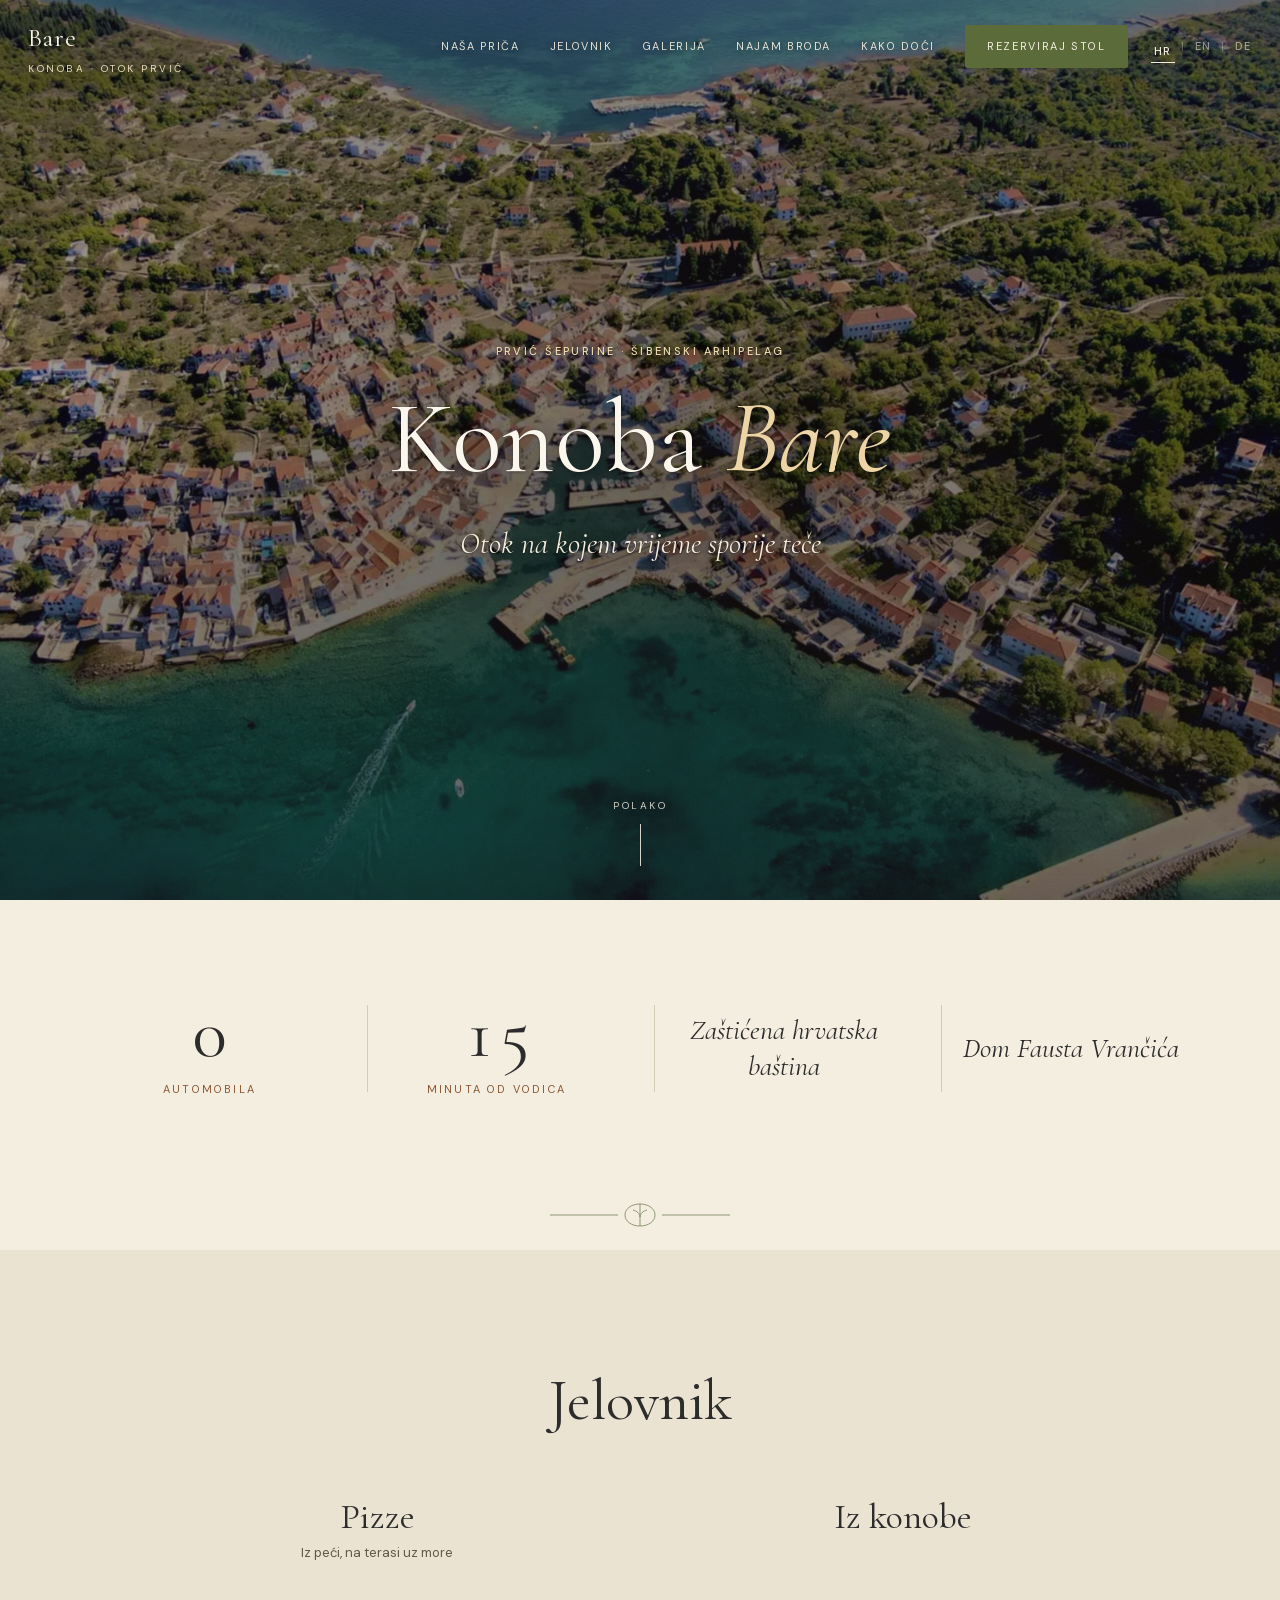
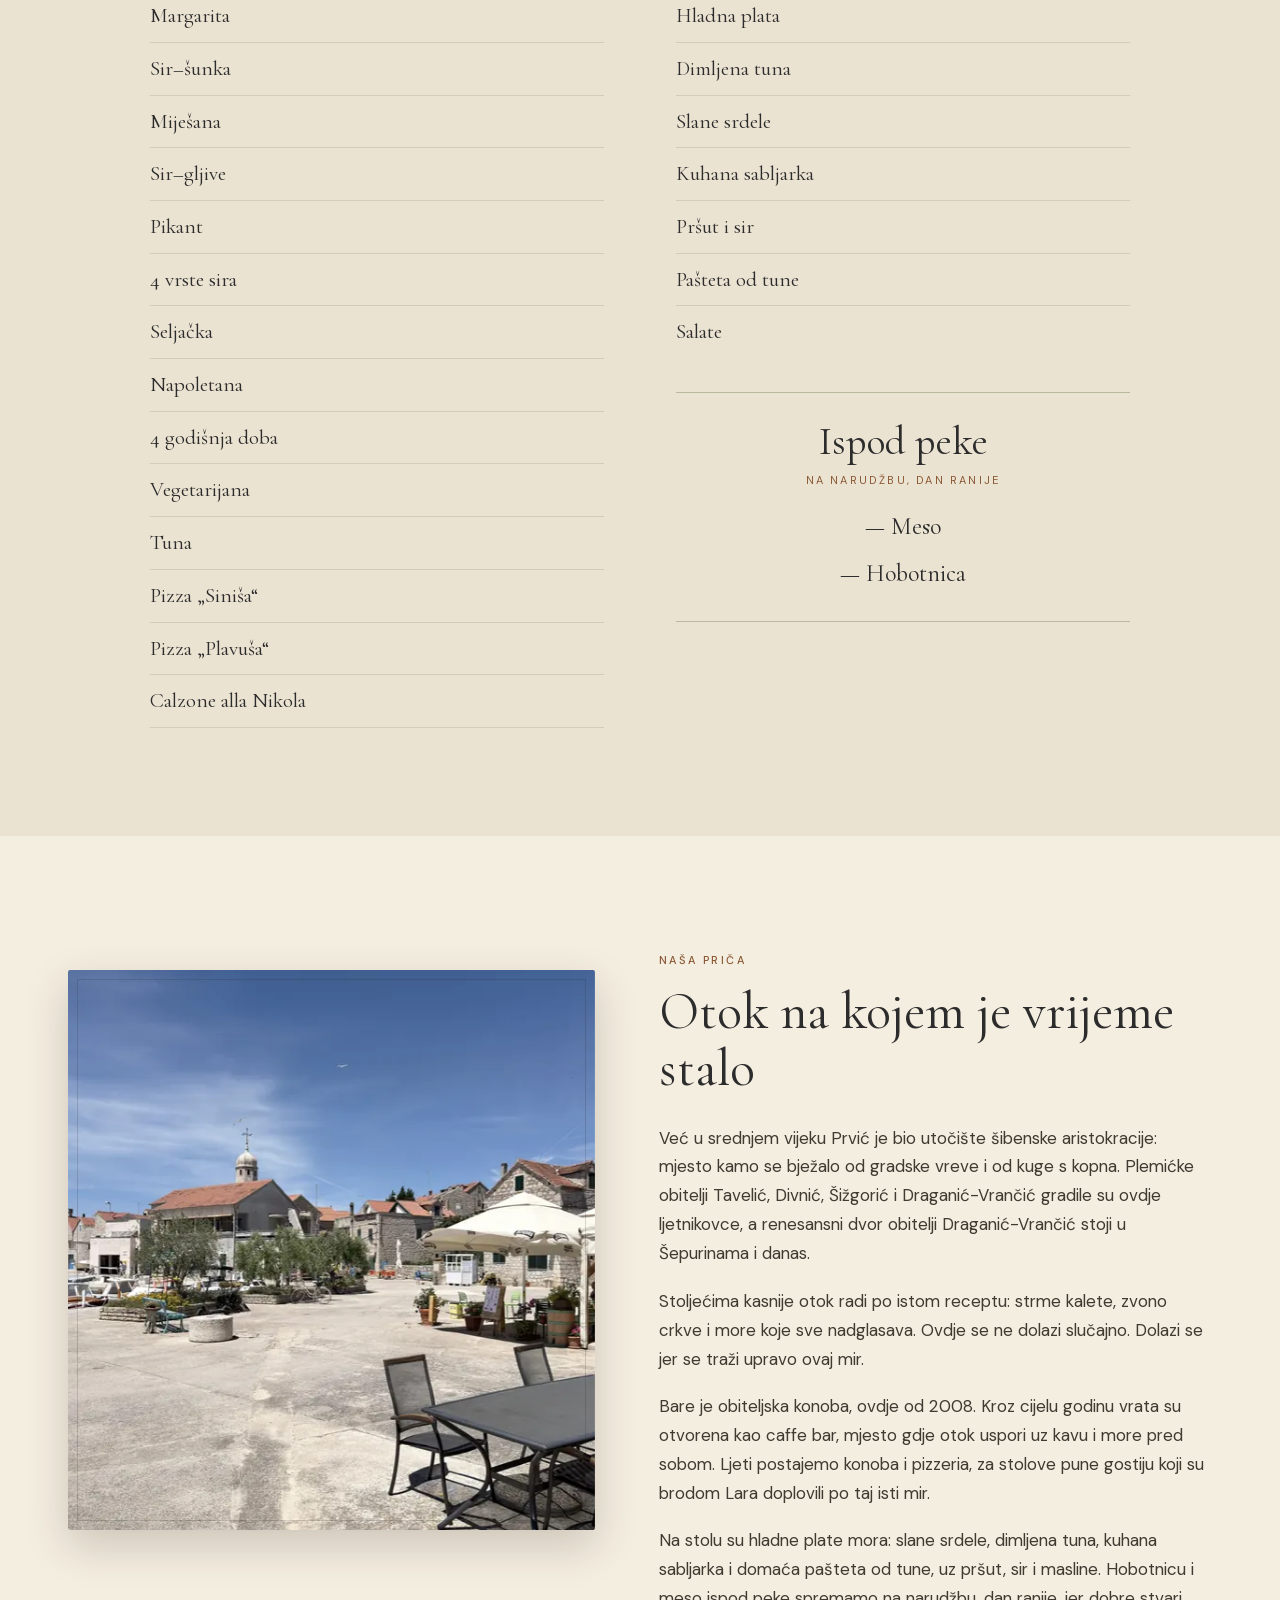
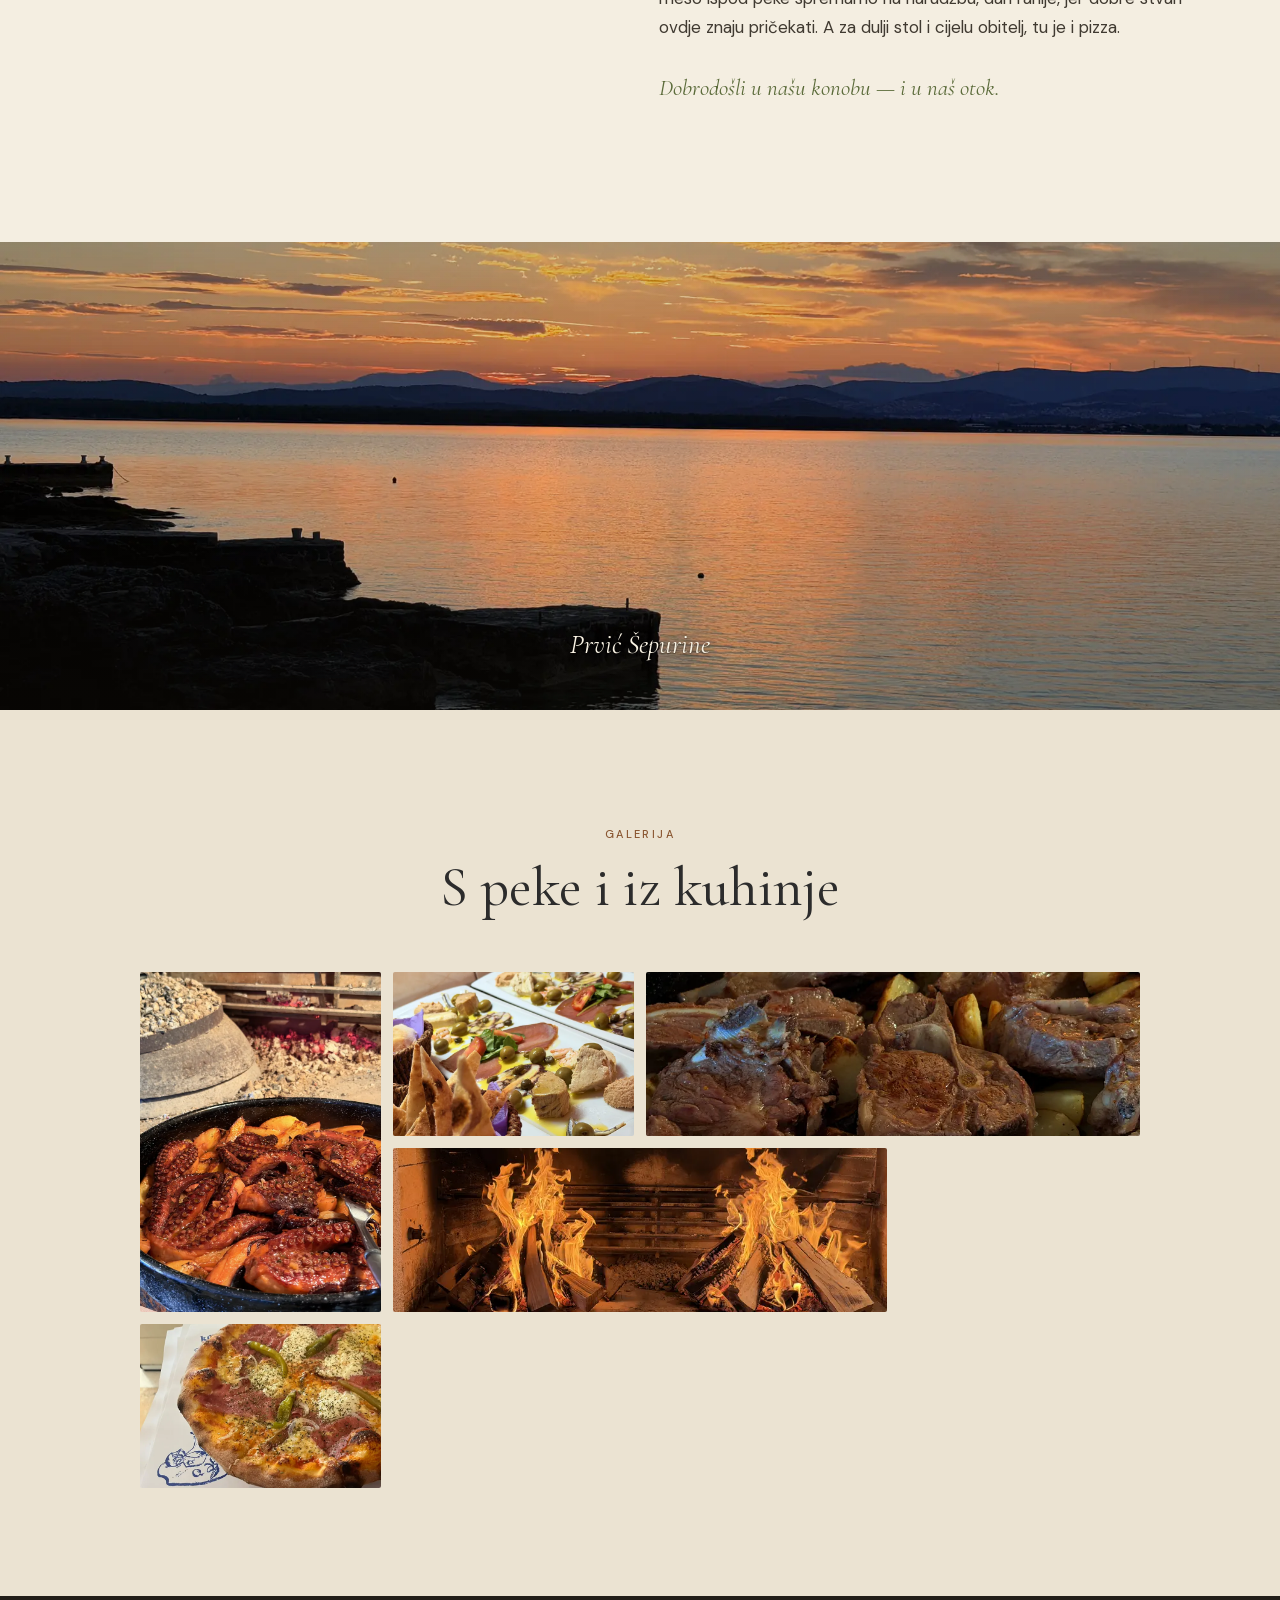
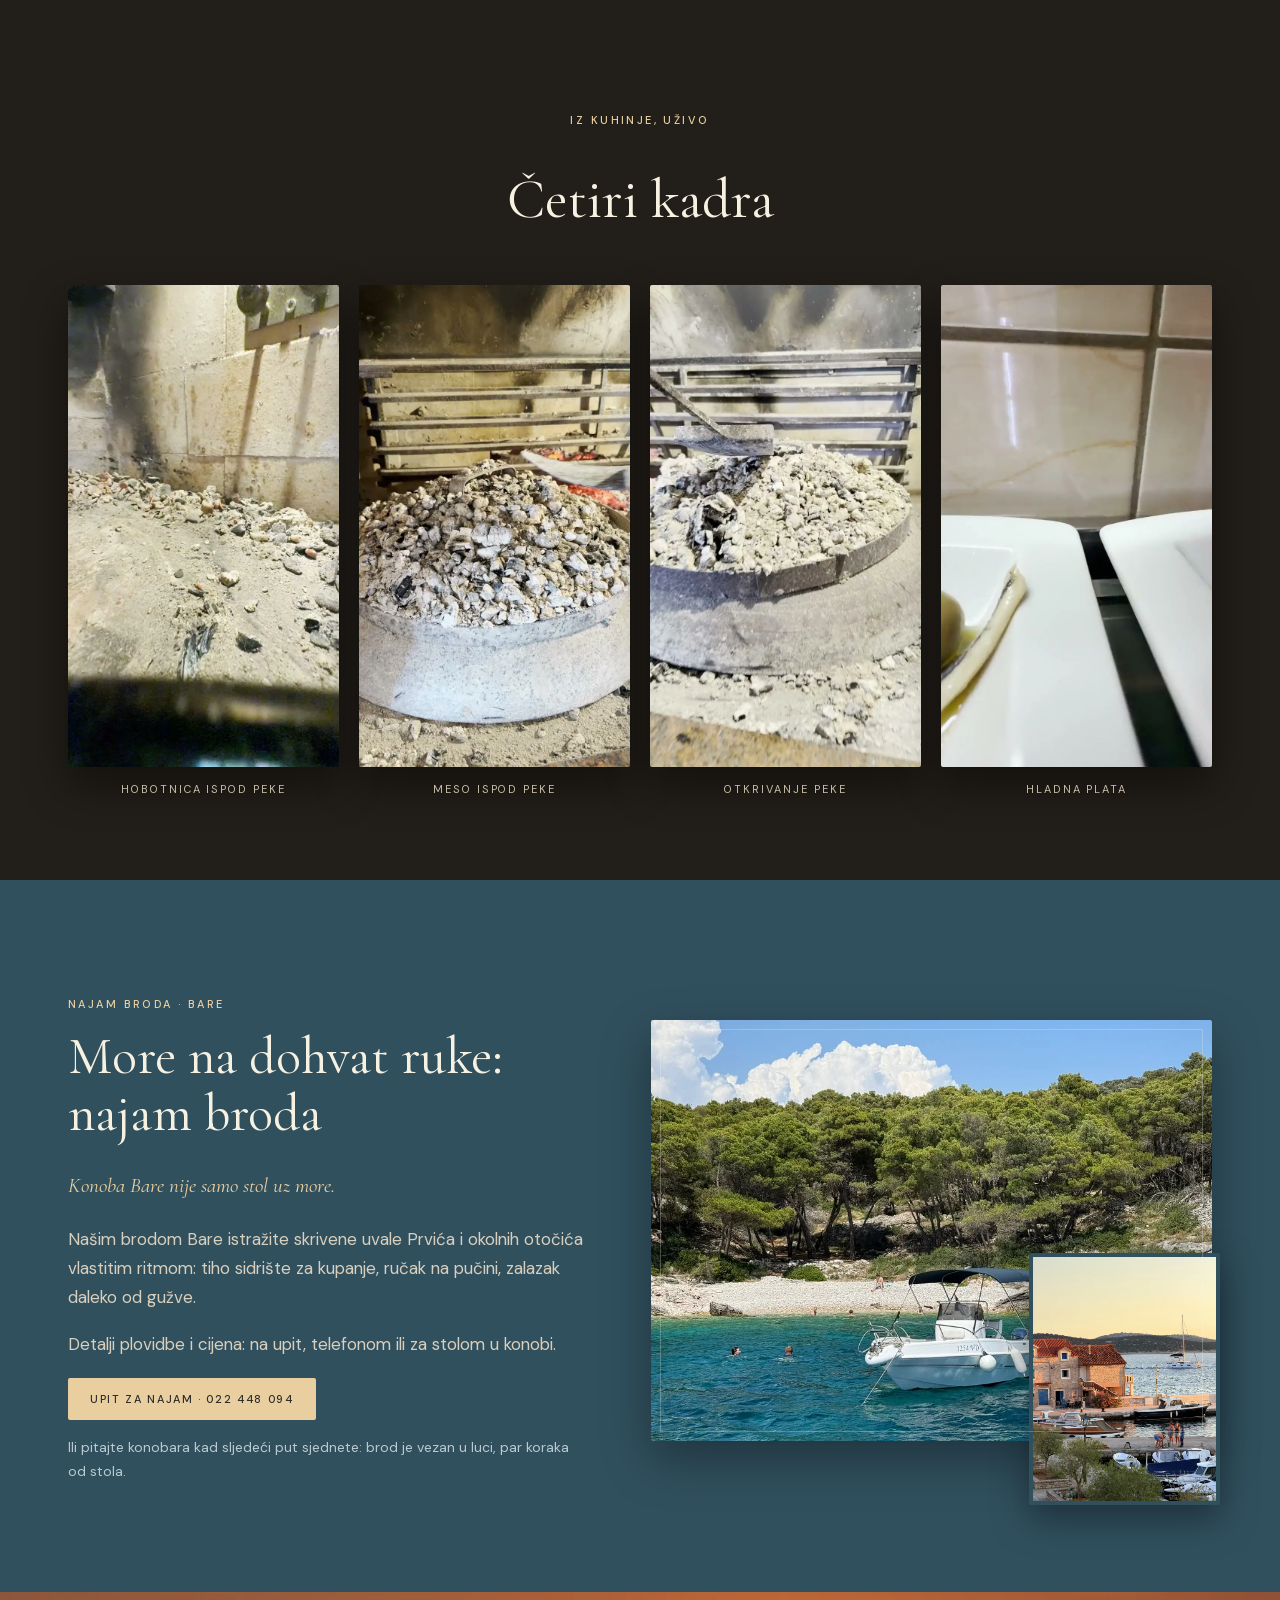
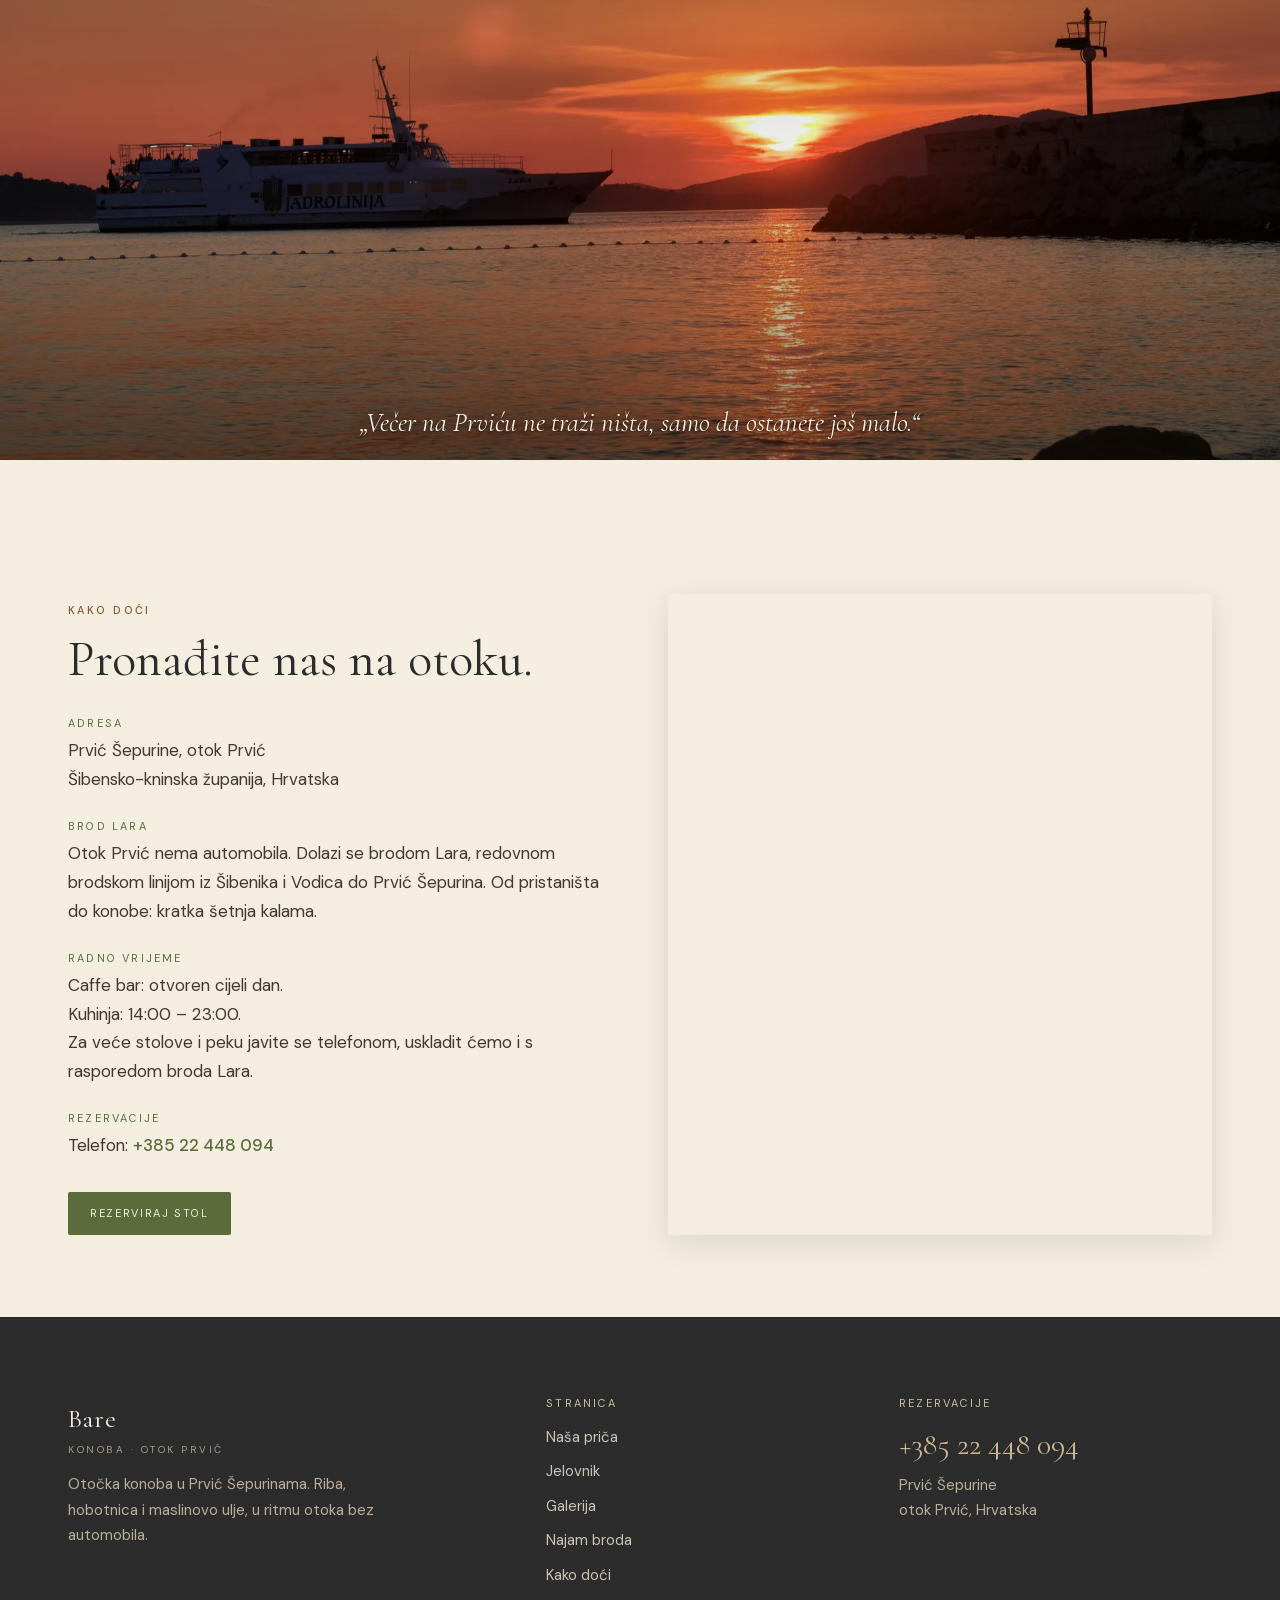
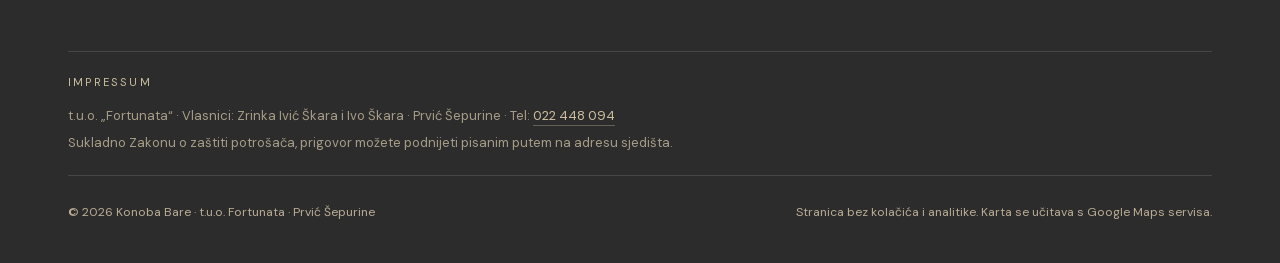
==== commit 129e5d12: "5. runda: scrub sekcija van → Četiri kadra, mapa odmah vidljiva, impressum, switcher/tel popravci - " ====
--- a/index.html
+++ b/index.html
@@ -99,7 +99,8 @@
   header .logo{margin-right:auto}
   header.scrolled{background-color:rgba(244,238,225,.95);box-shadow:0 1px 0 rgba(44,44,44,.08)}
   .logo{font-family:var(--font-display);font-size:26px;letter-spacing:.04em;transition:color .4s ease,text-shadow .4s ease}
-  .logo small{display:block;font-family:var(--font-body);font-size:10px;letter-spacing:.25em;text-transform:uppercase;color:#675D50;transition:color .4s ease}
+  .logo small{display:block;font-family:var(--font-body);font-size:10px;letter-spacing:.25em;text-transform:uppercase;color:#675D50;transition:color .4s ease;white-space:nowrap}
+  nav.main a,.btn-res{white-space:nowrap}
   nav.main{display:flex;gap:30px;align-items:center}
   nav.main a{font-size:11px;letter-spacing:.15em;text-transform:uppercase;color:var(--charcoal);opacity:.8;transition:opacity .25s,color .4s ease,text-shadow .4s ease}
   nav.main a:hover{opacity:1}
@@ -125,7 +126,7 @@
   .lang-switch{display:flex;align-items:center;gap:9px;font-size:11px;letter-spacing:.15em;font-weight:500}
   .lang-switch a{color:var(--charcoal);opacity:.55;transition:opacity .25s,color .4s ease,text-shadow .4s ease;padding:12px 3px;margin:-12px -3px}
   .lang-switch a:hover{opacity:1}
-  .lang-switch a[aria-current="true"]{opacity:1;border-bottom:1px solid currentColor;padding-bottom:1px}
+  .lang-switch a[aria-current="page"]{opacity:1;border-bottom:1px solid currentColor;padding-bottom:1px}
   .lang-switch .sep{opacity:.35;color:var(--charcoal);transition:color .4s ease}
   header:not(.scrolled) .lang-switch a{color:#F4EEDF;text-shadow:0 1px 10px rgba(15,11,6,.55)}
   header:not(.scrolled) .lang-switch .sep{color:#F4EEDF}
@@ -136,7 +137,12 @@
   .call-mini{display:none;align-items:center;justify-content:center;width:40px;height:40px;flex:0 0 40px;border-radius:50%;background:var(--olive);transition:background .3s}
   .call-mini:hover{background:var(--terra-ink)}
   .call-mini svg{width:17px;height:17px;stroke:#F4EEE1;fill:none}
-  @media(max-width:860px){.call-mini{display:flex}}
+  /* hamburger već od 1080px — puni nav s CTA-om ne stane pouzdano ispod toga (DE stringovi najdulji) */
+  @media(max-width:1080px){
+    nav.main{display:none}
+    .menu-toggle{display:flex}
+    .call-mini{display:flex}
+  }
 
   /* HERO */
   .hero{position:relative;height:100vh;min-height:620px;overflow:hidden;display:flex;align-items:center;justify-content:center}
@@ -202,17 +208,13 @@
   .peka-opts{list-style:none;margin-top:14px}
   .peka-opts li{font-family:var(--font-display);font-size:24px;padding:3px 0}
 
-  /* SCROLL VIDEO — otkrivanje peke */
-  .videosec{position:relative;background:#221E19;overflow:hidden}
-  .video-inner{position:relative;height:100vh;min-height:560px;display:flex;align-items:center;justify-content:center;gap:0}
-  .video-inner video{height:86vh;max-height:900px;width:auto;border-radius:2px;box-shadow:0 24px 60px rgba(0,0,0,.5)}
-
-  /* VIDEO MOMENTI — triptih kratkih kadrova iz kuhinje (autoplay loop kad uđu u kadar) */
+  /* VIDEO MOMENTI — četiri kratka kadra iz kuhinje (autoplay loop kad uđu u kadar);
+     scroll-scrub pin sekcija UKLONJENA (nalog klijenta 2026-07-06) — peka video je sad u ovom redu */
   .moments{background:#221E19;color:#EDE6D5}
   .moments .head{text-align:center;margin-bottom:54px}
   .moments .head h2{font-size:clamp(32px,5vw,56px);margin-top:.18em;color:#F7F1E2}
   .moments .eyebrow{color:#E9CFA0}
-  .mom-grid{display:grid;grid-template-columns:repeat(3,1fr);gap:22px;max-width:960px;margin:0 auto}
+  .mom-grid{display:grid;grid-template-columns:repeat(4,1fr);gap:20px;max-width:1180px;margin:0 auto}
   .mom-grid figure{margin:0}
   .mom-grid video{display:block;width:100%;height:auto;aspect-ratio:9/16;object-fit:cover;border-radius:2px;
     box-shadow:0 18px 44px rgba(0,0,0,.45);background:#181511}
@@ -258,8 +260,14 @@
   .gal-grid .g4{grid-column:1;grid-row:3}
   .gal-grid .g8{grid-column:2;grid-row:3}
   .gal-grid .g6{grid-column:3;grid-row:3}
-  .gal-grid figcaption{position:absolute;left:14px;bottom:12px;color:#F7F2E7;font-size:11px;letter-spacing:.15em;text-transform:uppercase;opacity:0;transition:opacity .35s;text-shadow:0 1px 6px rgba(0,0,0,.5)}
+  .gal-grid figcaption{position:absolute;left:14px;bottom:12px;z-index:2;color:#F7F2E7;font-size:11px;letter-spacing:.15em;text-transform:uppercase;opacity:0;transition:opacity .35s;text-shadow:0 1px 6px rgba(0,0,0,.5)}
   .gal-grid figure:hover figcaption{opacity:1}
+  /* touch uređaji nemaju hover: natpisi stalno vidljivi uz donji scrim za čitljivost */
+  @media(hover:none){
+    .gal-grid figcaption{opacity:1}
+    .gal-grid figure::after{content:"";position:absolute;left:0;right:0;bottom:0;height:56px;pointer-events:none;
+      background:linear-gradient(transparent,rgba(0,0,0,.45))}
+  }
 
   /* AMBIJENTALNE TRAKE — full-bleed razdjelnici (ugođaj, ne galerija) */
   .band{position:relative;height:52vh;min-height:320px;max-height:560px;overflow:hidden}
@@ -290,15 +298,6 @@
   .boat-imgs .accent{position:absolute;right:-8px;bottom:0;width:34%;overflow:hidden;border-radius:2px;box-shadow:0 14px 34px rgba(12,20,24,.5);border:4px solid #31505E}
   .boat-imgs .accent img{width:100%;height:auto}
 
-  /* MAP FACADE — karta se učitava tek na klik (GDPR) */
-  .map-facade{position:relative;display:flex;flex-direction:column;align-items:center;justify-content:center;gap:14px;
-    width:100%;min-height:380px;height:100%;background:var(--bg-alt);border:1px solid rgba(140,127,114,.3);border-radius:2px;
-    text-align:center;padding:32px;cursor:pointer;font:inherit;color:inherit;appearance:none;-webkit-appearance:none}
-  .map-facade svg{width:44px;height:44px;stroke:var(--olive);fill:none;opacity:.8}
-  .map-facade strong{font-family:var(--font-display);font-weight:500;font-size:22px}
-  .map-facade small{font-size:12px;color:var(--stone-ink);max-width:340px;line-height:1.5}
-  .map-facade .btn-res{margin-top:4px}
-
   /* LOCATION */
   .location{background:var(--bg-parchment)}
   .location .grid{display:grid;grid-template-columns:1fr 1fr;gap:56px;align-items:stretch}
@@ -319,6 +318,10 @@
   footer a.fl{display:block;color:#E7DECC;font-size:15px;margin-bottom:9px;opacity:.85;transition:opacity .25s}
   footer a.fl:hover{opacity:1;color:#E9CFA0}
   footer a.fl.phone{font-family:var(--font-display);font-size:30px;color:#E9CFA0;line-height:1.3}
+  /* IMPRESSUM — pravni podaci iznad copyright retka */
+  .impressum{border-top:1px solid rgba(231,222,204,.14);padding:24px 0 22px}
+  .impressum p{font-size:13px;color:#a89d88;max-width:none;margin-top:6px;line-height:1.65}
+  .impressum a{color:#cdbf9f;border-bottom:1px solid rgba(205,191,159,.35);padding-bottom:1px}
   .copyright{border-top:1px solid rgba(231,222,204,.14);padding-top:26px;font-size:12px;color:#BCAE97;display:flex;justify-content:space-between;flex-wrap:wrap;gap:12px}
 
   /* MOBILE NAV PANEL */
@@ -328,8 +331,7 @@
   .mobile-nav .close{position:absolute;top:22px;right:26px;font-size:30px;cursor:pointer}
 
   @media(max-width:860px){
-    nav.main{display:none}
-    .menu-toggle{display:flex}
+    html{scroll-padding-top:96px}
     .story .grid,.location .grid,.boat .grid{grid-template-columns:1fr;gap:36px}
     .boat-imgs{padding-bottom:0}
     .boat-imgs .accent{display:none}
@@ -340,6 +342,7 @@
     .story-img img{height:360px}
     .menu-cols{grid-template-columns:1fr;gap:56px}
     .part-note-spacer{display:none}
+    .mom-grid{grid-template-columns:repeat(2,1fr);gap:22px;max-width:640px}
     .stats{padding:64px 0 56px}
     .stat-grid{grid-template-columns:1fr 1fr;gap:36px 20px}
     .stat+.stat::before{display:none}
@@ -350,8 +353,6 @@
     .pad{padding:74px 0}
   }
   @media(max-width:767px){
-    .video-inner{height:auto;min-height:0;padding:56px 0;flex-direction:column}
-    .video-inner video{height:auto;width:min(78vw,420px)}
     .mom-grid{grid-template-columns:1fr;gap:40px;max-width:min(78vw,400px)}
   }
   @media(max-width:520px){
@@ -380,10 +381,10 @@
     <a href="#galerija">Galerija</a>
     <a href="#najam-broda">Najam broda</a>
     <a href="#lokacija">Kako doći</a>
-    <a href="#lokacija" class="btn-res">Rezerviraj stol</a>
+    <a href="tel:+38522448094" class="btn-res">Rezerviraj stol</a>
   </nav>
   <div class="lang-switch" aria-label="Odabir jezika">
-    <a href="./" aria-current="page" lang="hr" hreflang="hr" aria-label="Hrvatski">HR</a><span class="sep" aria-hidden="true">|</span><a href="en/" lang="en" hreflang="en" aria-label="English">EN</a><span class="sep" aria-hidden="true">|</span><a href="de/" lang="de" hreflang="de" aria-label="Deutsch">DE</a>
+    <a href="index.html" aria-current="page" lang="hr" hreflang="hr" aria-label="Hrvatski">HR</a><span class="sep" aria-hidden="true">|</span><a href="en/index.html" lang="en" hreflang="en" aria-label="English">EN</a><span class="sep" aria-hidden="true">|</span><a href="de/index.html" lang="de" hreflang="de" aria-label="Deutsch">DE</a>
   </div>
   <a href="tel:+38522448094" class="call-mini" aria-label="Nazovi konobu Bare · 022 448 094">
     <svg viewBox="0 0 24 24" stroke-width="1.8" stroke-linecap="round" stroke-linejoin="round" aria-hidden="true"><path d="M22 16.9v3a2 2 0 0 1-2.2 2 19.8 19.8 0 0 1-8.6-3.1 19.5 19.5 0 0 1-6-6A19.8 19.8 0 0 1 2.1 4.2 2 2 0 0 1 4.1 2h3a2 2 0 0 1 2 1.7c.13.96.36 1.9.7 2.8a2 2 0 0 1-.45 2.1L8.1 9.9a16 16 0 0 0 6 6l1.3-1.3a2 2 0 0 1 2.1-.45c.9.34 1.84.57 2.8.7A2 2 0 0 1 22 16.9z"/></svg>
@@ -400,7 +401,7 @@
   <a href="#lokacija">Kako doći</a>
   <a href="tel:+38522448094" class="btn-res">Nazovi za stol · 022 448 094</a>
   <div class="lang-switch" aria-label="Odabir jezika">
-    <a href="./" aria-current="page" lang="hr" hreflang="hr" aria-label="Hrvatski">HR</a><span class="sep" aria-hidden="true">|</span><a href="en/" lang="en" hreflang="en" aria-label="English">EN</a><span class="sep" aria-hidden="true">|</span><a href="de/" lang="de" hreflang="de" aria-label="Deutsch">DE</a>
+    <a href="index.html" aria-current="page" lang="hr" hreflang="hr" aria-label="Hrvatski">HR</a><span class="sep" aria-hidden="true">|</span><a href="en/index.html" lang="en" hreflang="en" aria-label="English">EN</a><span class="sep" aria-hidden="true">|</span><a href="de/index.html" lang="de" hreflang="de" aria-label="Deutsch">DE</a>
   </div>
 </div>
 
@@ -520,16 +521,6 @@
   </div>
 </section>
 
-<!-- SCROLL VIDEO — otkrivanje peke (frame vezan uz skrolanje; na mobitelu tihi loop) -->
-<section class="videosec" id="peka-video" aria-label="Otkrivanje peke">
-  <div class="video-inner">
-    <video id="pekaVideo" muted playsinline preload="metadata" poster="assets/img/peka-poster-720.webp" width="720" height="1280">
-      <source src="assets/video/peka-720.mp4" type="video/mp4" />
-      <source src="assets/video/peka-720.webm" type="video/webm" />
-    </video>
-  </div>
-</section>
-
 <!-- STORY -->
 <section class="story pad" id="prica">
   <div class="wrap">
@@ -573,21 +564,21 @@
       <figure class="g1"><img src="assets/img/gal-hobotnica-peka-800.webp" srcset="assets/img/gal-hobotnica-peka-800.webp 800w, assets/img/gal-hobotnica-peka-1200.webp 1200w" sizes="(max-width:860px) 50vw, 22vw" width="1200" height="1600" loading="lazy" decoding="async" alt="Hobotnica ispod peke s krumpirom, u teći konobe Bare"/><figcaption>Hobotnica ispod peke</figcaption></figure>
       <figure class="g7"><img src="assets/img/gal-plata-800.webp" srcset="assets/img/gal-plata-800.webp 800w, assets/img/gal-plata-1200.webp 1200w" sizes="(max-width:860px) 50vw, 22vw" width="1200" height="1600" loading="lazy" decoding="async" alt="Hladne plate mora s paštetom od tune, maslinama i domaćim kruhom"/><figcaption>Hladna plata</figcaption></figure>
       <figure class="g3"><img src="assets/img/gal-peka-meso-800.webp" srcset="assets/img/gal-peka-meso-800.webp 800w, assets/img/gal-peka-meso-1200.webp 1200w" sizes="(max-width:860px) 100vw, 44vw" width="1200" height="640" loading="lazy" decoding="async" alt="Meso ispod peke s krumpirom u teći, žeravica u pozadini"/><figcaption>Meso ispod peke</figcaption></figure>
-      <figure class="g5"><img src="assets/img/gal-gradele-800.webp" srcset="assets/img/gal-gradele-800.webp 800w, assets/img/gal-gradele-1600.webp 1600w" sizes="(max-width:860px) 100vw, 44vw" width="1600" height="1200" loading="lazy" decoding="async" alt="Vatra od drva za peku u konobi Bare"/><figcaption>Vatra od drva</figcaption></figure>
-      <figure class="g2"><img src="assets/img/gal-vatra-gradele-800.webp" srcset="assets/img/gal-vatra-gradele-800.webp 800w, assets/img/gal-vatra-gradele-1200.webp 1200w" sizes="(max-width:860px) 50vw, 22vw" width="1200" height="1600" loading="lazy" decoding="async" alt="Plamen nad gradelama i žeravica uz peke u konobi Bare"/><figcaption>Žar i gradele</figcaption></figure>
+      <figure class="g5"><img src="assets/img/gal-gradele-800.webp" srcset="assets/img/gal-gradele-800.webp 800w, assets/img/gal-gradele-1600.webp 1600w" sizes="(max-width:860px) 100vw, 44vw" width="1600" height="1200" loading="lazy" decoding="async" alt="Priprema za peku: vatra od drva u konobi Bare"/><figcaption>Priprema za peku</figcaption></figure>
+      <figure class="g2"><img src="assets/img/gal-vatra-gradele-800.webp" srcset="assets/img/gal-vatra-gradele-800.webp 800w, assets/img/gal-vatra-gradele-1200.webp 1200w" sizes="(max-width:860px) 50vw, 22vw" width="1200" height="1600" loading="lazy" decoding="async" alt="Peka na žeravici u konobi Bare"/><figcaption>Peka</figcaption></figure>
       <figure class="g4"><img src="assets/img/gal-pizza-800.webp" srcset="assets/img/gal-pizza-800.webp 800w, assets/img/gal-pizza-1600.webp 1600w" sizes="(max-width:860px) 50vw, 22vw" width="1474" height="1536" loading="lazy" decoding="async" alt="Pizza iz konobe Bare, ravno iz peći"/><figcaption>Pizza za cijeli stol</figcaption></figure>
-      <figure class="g8"><img src="assets/img/gal-hobotnica-detalj-800.webp" srcset="assets/img/gal-hobotnica-detalj-800.webp 800w, assets/img/gal-hobotnica-detalj-1200.webp 1200w" sizes="(max-width:860px) 50vw, 22vw" width="1200" height="1600" loading="lazy" decoding="async" alt="Krakovi hobotnice s krumpirom izbliza, iz teće"/><figcaption>Iz teće</figcaption></figure>
+      <figure class="g8"><img src="assets/img/gal-hobotnica-detalj-800.webp" srcset="assets/img/gal-hobotnica-detalj-800.webp 800w, assets/img/gal-hobotnica-detalj-1200.webp 1200w" sizes="(max-width:860px) 50vw, 22vw" width="1200" height="1600" loading="lazy" decoding="async" alt="Krakovi hobotnice s krumpirom izbliza"/><figcaption>Hobotnica</figcaption></figure>
       <figure class="g6"><img src="assets/img/gal-pizza-terasa-clean-800.webp" srcset="assets/img/gal-pizza-terasa-clean-800.webp 800w, assets/img/gal-pizza-terasa-clean-1100.webp 1100w" sizes="(max-width:860px) 50vw, 22vw" width="1100" height="1331" loading="lazy" decoding="async" alt="Pizza s rukolom na stolu terase konobe Bare"/><figcaption>Na terasi, uz more</figcaption></figure>
     </div>
   </div>
 </section>
 
-<!-- VIDEO MOMENTI — tri kratka kadra iz kuhinje (tihi loop kad uđu u kadar; bez pina, ne diraju scroll) -->
+<!-- VIDEO MOMENTI — četiri kratka kadra iz kuhinje (tihi loop kad uđu u kadar; bez pina, ne diraju scroll) -->
 <section class="moments pad" id="momenti" aria-label="Video momenti iz kuhinje">
   <div class="wrap">
     <div class="head">
       <span class="eyebrow reveal">Iz kuhinje, uživo</span>
-      <h2 class="reveal">Tri kadra</h2>
+      <h2 class="reveal">Četiri kadra</h2>
     </div>
     <div class="mom-grid">
       <figure class="reveal">
@@ -601,6 +592,12 @@
           <source src="assets/video/bare-peka-meso-720.mp4" type="video/mp4" />
         </video>
         <figcaption>Meso ispod peke</figcaption>
+      </figure>
+      <figure class="reveal">
+        <video muted playsinline loop preload="none" poster="assets/img/peka-poster-720.webp" width="720" height="1280" aria-label="Žeravica se razgrće i čripnja podiže s hobotnice">
+          <source src="assets/video/peka-720.mp4" type="video/mp4" />
+        </video>
+        <figcaption>Otkrivanje peke</figcaption>
       </figure>
       <figure class="reveal">
         <video muted playsinline loop preload="none" poster="assets/img/bare-plata-poster-720.webp" width="720" height="1280" aria-label="Slaganje hladne plate: tuna, masline, kapari i salata od hobotnice">
@@ -679,13 +676,11 @@
         <a href="tel:+38522448094" class="btn-res" style="margin-top:6px">Rezerviraj stol</a>
       </div>
       <div class="map-wrap reveal">
-        <!-- Karta: keyless Google Maps embed, učitava se tek na klik (GDPR facade) -->
-        <button type="button" class="map-facade" id="mapFacade">
-          <svg viewBox="0 0 44 44" aria-hidden="true"><circle cx="22" cy="18" r="6" stroke-width="1.5"/><path d="M22 2c-8.8 0-16 7-16 15.6C6 29 22 42 22 42s16-13 16-24.4C38 9 30.8 2 22 2z" stroke-width="1.5"/></svg>
-          <strong>Konoba Bare, Prvić Šepurine</strong>
-          <small>Klikom se učitava interaktivna karta s Google Maps servisa. Tek tada Google primi vaš IP.</small>
-          <span class="btn-res">Prikaži kartu</span>
-        </button>
+        <!-- Karta: keyless Google Maps embed, vidljiva odmah (klijent 2026-07-06 tražio bez klika);
+             loading="lazy" = browser je dohvaća tek blizu viewporta, i dalje NIKAD Maps JS API / key= -->
+        <iframe src="https://maps.google.com/maps?q=Konoba+Bare+Prvic+Sepurine&output=embed"
+                loading="lazy" title="Karta — Konoba Bare, Prvić Šepurine"
+                referrerpolicy="no-referrer-when-downgrade"></iframe>
       </div>
     </div>
   </div>
@@ -713,10 +708,21 @@
         <p style="margin-top:8px">Prvić Šepurine<br/>otok Prvić, Hrvatska</p>
       </div>
     </div>
+    <!-- IMPRESSUM — pravni podaci (vlasnici i naziv po nalogu klijenta 2026-07-06; content-truth: bez izmišljanja) -->
+    <div class="impressum">
+      <h3>Impressum</h3>
+      <p>
+        t.u.o. „Fortunata“<!-- TODO[klijent]: potvrditi točan registrirani naziv obrta -->
+        · Vlasnici: Zrinka Ivić Škara i Ivo Škara
+        · Prvić Šepurine<!-- TODO[klijent]: točna ulica i kućni broj sjedišta -->
+        <!-- TODO[klijent]: OIB obrta — OBAVEZNO dodati prije objave klijentu -->
+        · Tel: <a href="tel:+38522448094">022 448 094</a><!-- TODO[klijent]: + službeni e-mail ako postoji -->
+      </p>
+      <p>Sukladno Zakonu o zaštiti potrošača, prigovor možete podnijeti pisanim putem na adresu sjedišta.<!-- TODO[klijent]: adresa/e-mail za podnošenje prigovora --></p>
+    </div>
     <div class="copyright">
-      <!-- TODO[klijent]: potvrditi točan pravni oblik i naziv (t.u.o. Fortunata) za impressum -->
       <span>© 2026 Konoba Bare · t.u.o. Fortunata · Prvić Šepurine</span>
-      <span>Stranica bez kolačića i analitike. Karta (Google Maps) učitava se tek na vaš klik.</span>
+      <span>Stranica bez kolačića i analitike. Karta se učitava s Google Maps servisa.</span>
     </div>
   </div>
 </footer>
@@ -727,6 +733,14 @@
 <script>
 (function(){
   var reduce = window.matchMedia('(prefers-reduced-motion: reduce)').matches;
+
+  // Jezični switcher: ponesi trenutnu sekciju (#hash) na drugu jezičnu verziju
+  document.querySelectorAll('.lang-switch a').forEach(function(a){
+    a.addEventListener('click',function(e){
+      if(this.hasAttribute('aria-current'))return;
+      if(location.hash){e.preventDefault();location.href=this.getAttribute('href')+location.hash;}
+    });
+  });
 
   // Nativno skrolanje (Lenis uklonjen) — sidreni linkovi glatko skrolaju kroz CSS scroll-behavior;
   // JS samo premješta fokus na cilj radi pristupačnosti (bez preventDefault, ne dira scroll)
@@ -763,20 +777,8 @@
     }
   });
 
-  // Map facade — keyless Google Maps iframe učitava se tek na klik (GDPR)
-  var mf=document.getElementById('mapFacade');
-  if(mf){
-    mf.addEventListener('click',function(){
-      var f=document.createElement('iframe');
-      f.src='https://maps.google.com/maps?q=Konoba+Bare+Prvic+Sepurine&output=embed';
-      f.loading='lazy'; f.title='Karta — Konoba Bare, Prvić Šepurine';
-      f.setAttribute('referrerpolicy','no-referrer-when-downgrade');
-      mf.parentNode.replaceChild(f,mf);
-      f.addEventListener('load',function(){f.focus();});
-    });
-  }
-
   // VIDEO MOMENTI — tihi loop samo dok su u kadru (bateriju štedi pause izvan kadra);
+  // tap/klik na video = pauza/nastavak (WCAG 2.2.2 — auto-pokretni sadržaj mora imati stop);
   // reduced-motion ili bez IO: bez autoplaya, ručne kontrole
   var moms=document.querySelectorAll('.mom-grid video');
   if(moms.length){
@@ -788,11 +790,18 @@
           var v=en.target;
           if(en.isIntersecting){
             if(v.preload!=='auto'){v.preload='auto';v.load();}
-            var p=v.play(); if(p&&p.catch)p.catch(function(){});
+            if(!v.dataset.userPaused){var p=v.play(); if(p&&p.catch)p.catch(function(){});}
           } else { v.pause(); }
         });
       },{rootMargin:'120px 0px',threshold:.15});
-      moms.forEach(function(v){mio.observe(v);});
+      moms.forEach(function(v){
+        mio.observe(v);
+        v.style.cursor='pointer';
+        v.addEventListener('click',function(){
+          if(v.paused){delete v.dataset.userPaused;var p=v.play();if(p&&p.catch)p.catch(function(){});}
+          else{v.dataset.userPaused='1';v.pause();}
+        });
+      });
     }
   }
 
@@ -895,48 +904,9 @@
         .to(padWord,{opacity:1,duration:.6},'-=0.25');
     }
 
-    // SCROLL VIDEO — frame vezan uz skrolanje (desktop, pin); mobitel: tihi autoplay loop
-    var vsec=document.querySelector('.videosec'),vid=document.getElementById('pekaVideo');
-    if(vsec && vid){
-      if(window.matchMedia('(min-width: 768px)').matches){
-        // pin + scrub tween ODMAH (bez čekanja downloada — layout se ne pomiče naknadno)
-        gsap.fromTo(vid,{currentTime:0},{currentTime:13.9,ease:'none',
-          scrollTrigger:{trigger:vsec,start:'top top',end:'+=220%',pin:true,scrub:0.6,anticipatePin:1}});
-        // blob-swap: desktop scrub dohvaća ZASEBAN all-intra file (peka-scrub-608.mp4, g=1 —
-        // svaki frame keyframe pa je currentTime seek trenutan i scrub gladak na 60fps);
-        // blob URL je uvijek potpuno seekable; fetch se odgađa do ~2.5 ekrana od sekcije.
-        // Ako fetch padne, ostaje <source> file (g=15) — scrub radi, samo grublje.
-        var vBooted=false;
-        var vBoot=function(){
-          if(vBooted)return;vBooted=true;
-          var doFetch=function(){
-            var scrubUrl=new URL('peka-scrub-608.mp4', vid.currentSrc).href;
-            fetch(scrubUrl).then(function(r){if(!r.ok)throw 0;return r.blob();}).then(function(b){
-              vid.src=URL.createObjectURL(b);vid.load();
-            }).catch(function(){});
-          };
-          if(vid.currentSrc)doFetch();
-          else{vid.addEventListener('loadedmetadata',doFetch,{once:true});vid.load();}
-        };
-        ScrollTrigger.create({trigger:vsec,start:'top 250%',once:true,onEnter:vBoot});
-      } else {
-        // mobitel: tihi autoplay loop — iOS traži muted kao PROPERTY + playsinline; play() se
-        // pokušava na ulasku u kadar i još jednom na prvi dodir (low-power mode zna odbiti prvi)
-        vid.setAttribute('loop','');
-        vid.setAttribute('autoplay','');
-        vid.muted=true;
-        vid.preload='auto';
-        var vPlay=function(){var p=vid.play();if(p&&p.catch)p.catch(function(){});};
-        ScrollTrigger.create({trigger:vsec,start:'top 90%',once:true,
-          onEnter:function(){vid.load();vPlay();}});
-        document.addEventListener('touchstart',vPlay,{once:true,passive:true});
-      }
-    }
+    // (scroll-scrub video sekcija UKLONJENA — nalog klijenta 2026-07-06; peka video je u .mom-grid redu)
   } else {
     document.querySelectorAll('.reveal, .t-reveal, .s-reveal').forEach(function(el){el.style.opacity=1;el.style.transform='none';el.style.filter='none';});
-    // reduced-motion / bez GSAP-a: video bez scrub efekta dobiva kontrole za ručnu reprodukciju
-    var rmVid=document.getElementById('pekaVideo');
-    if(rmVid)rmVid.setAttribute('controls','');
   }
 })();
 </script>
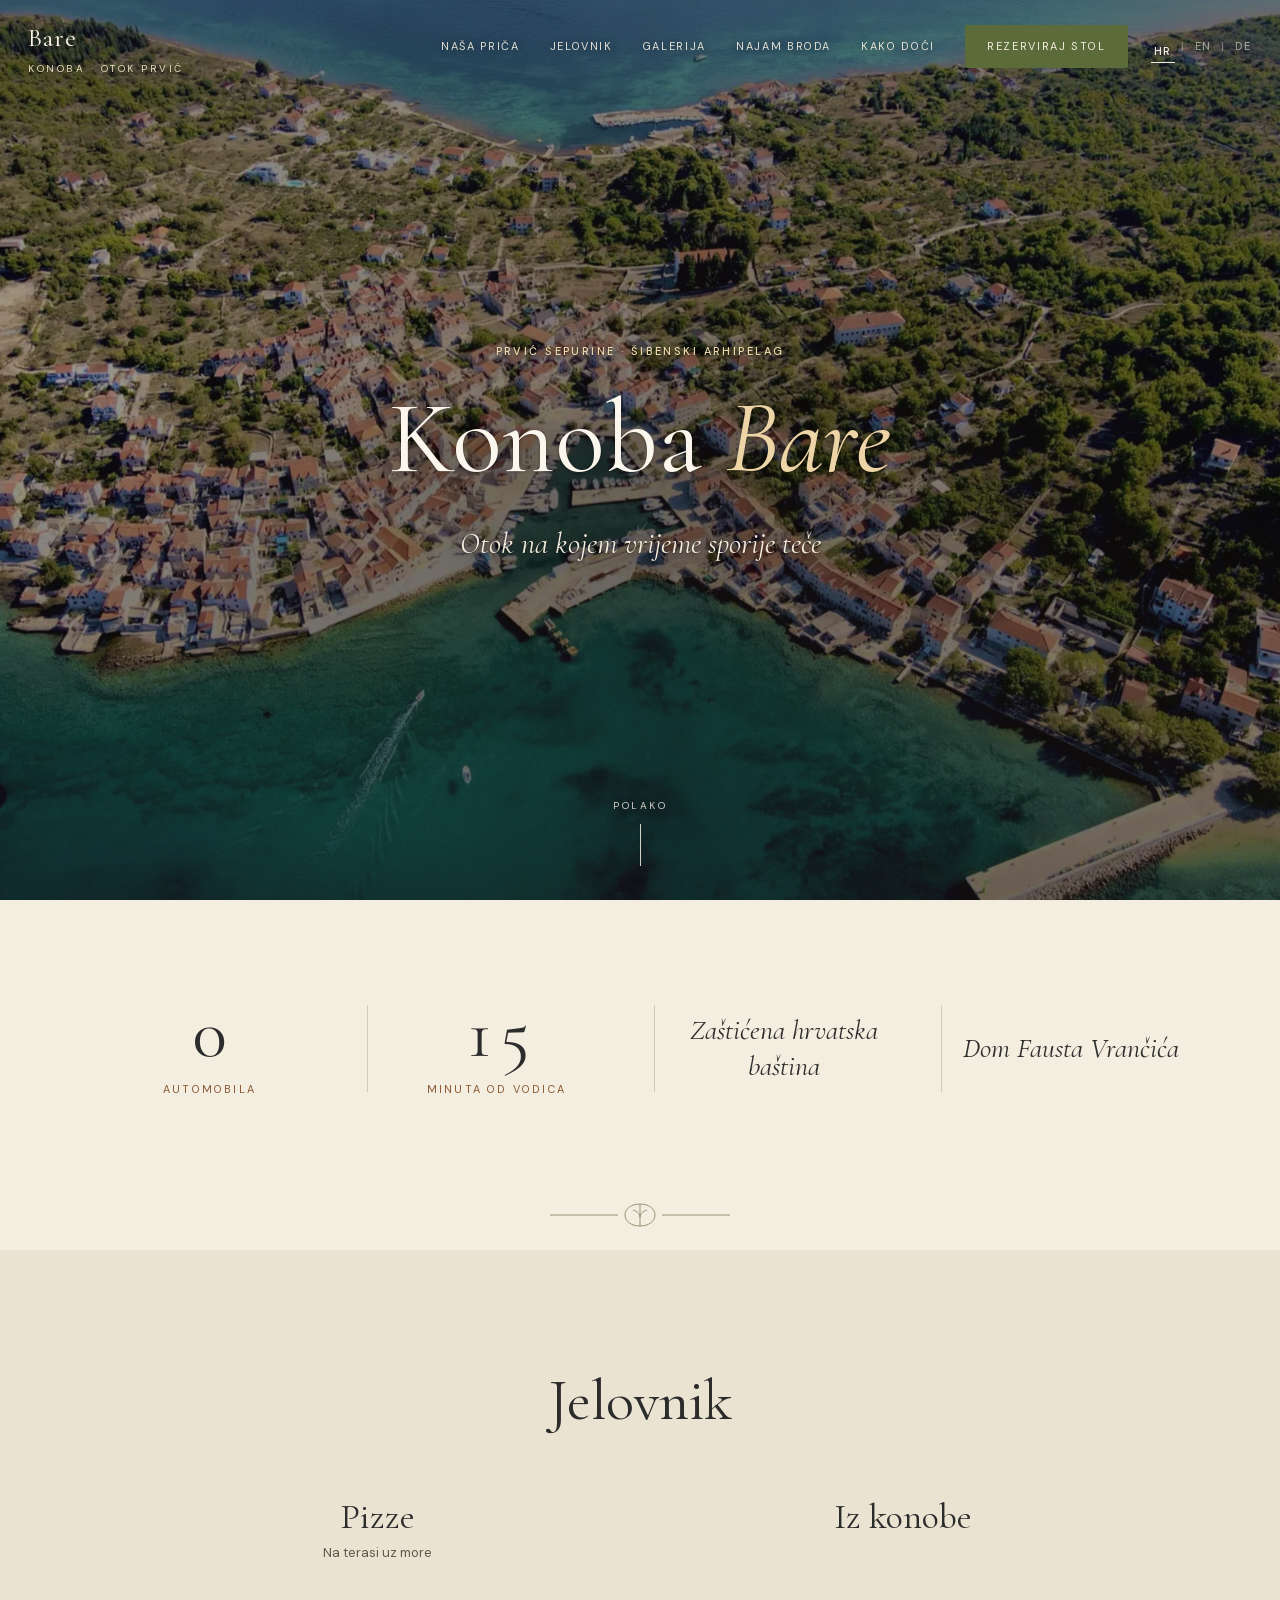
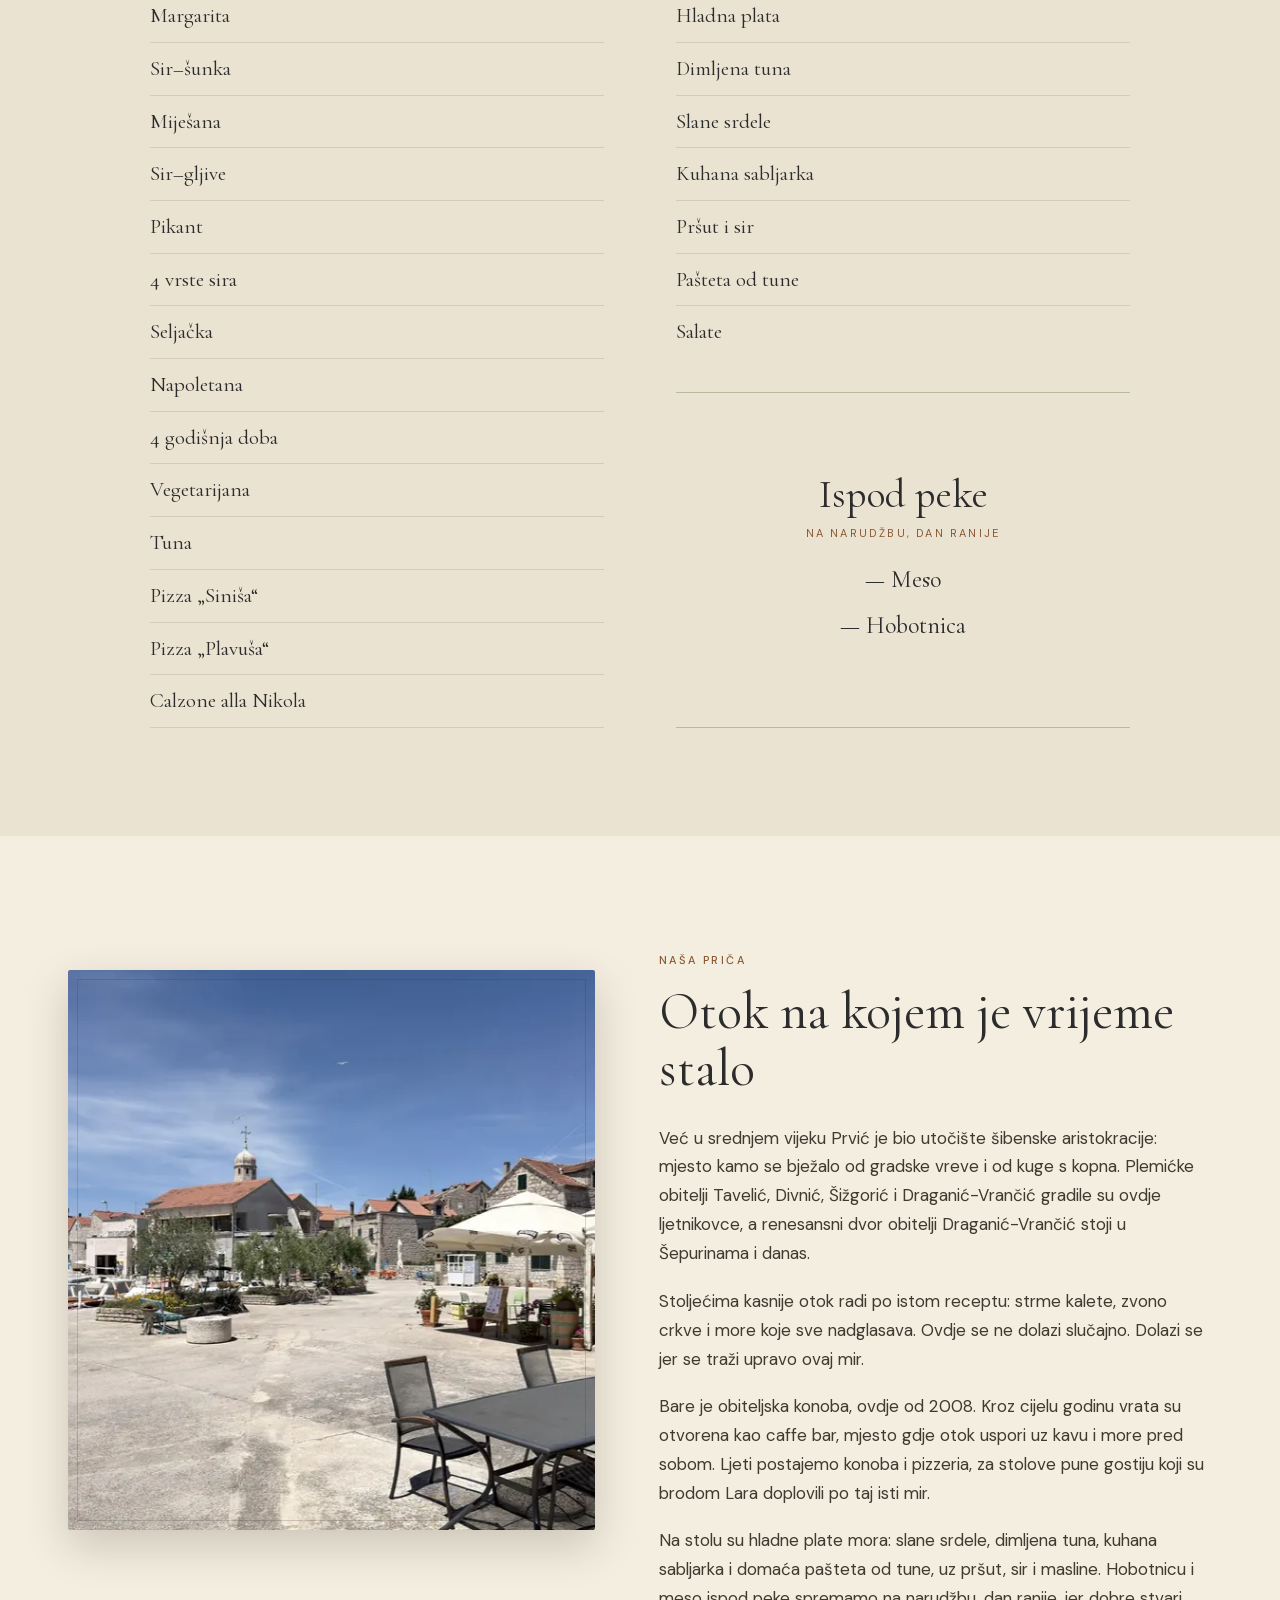
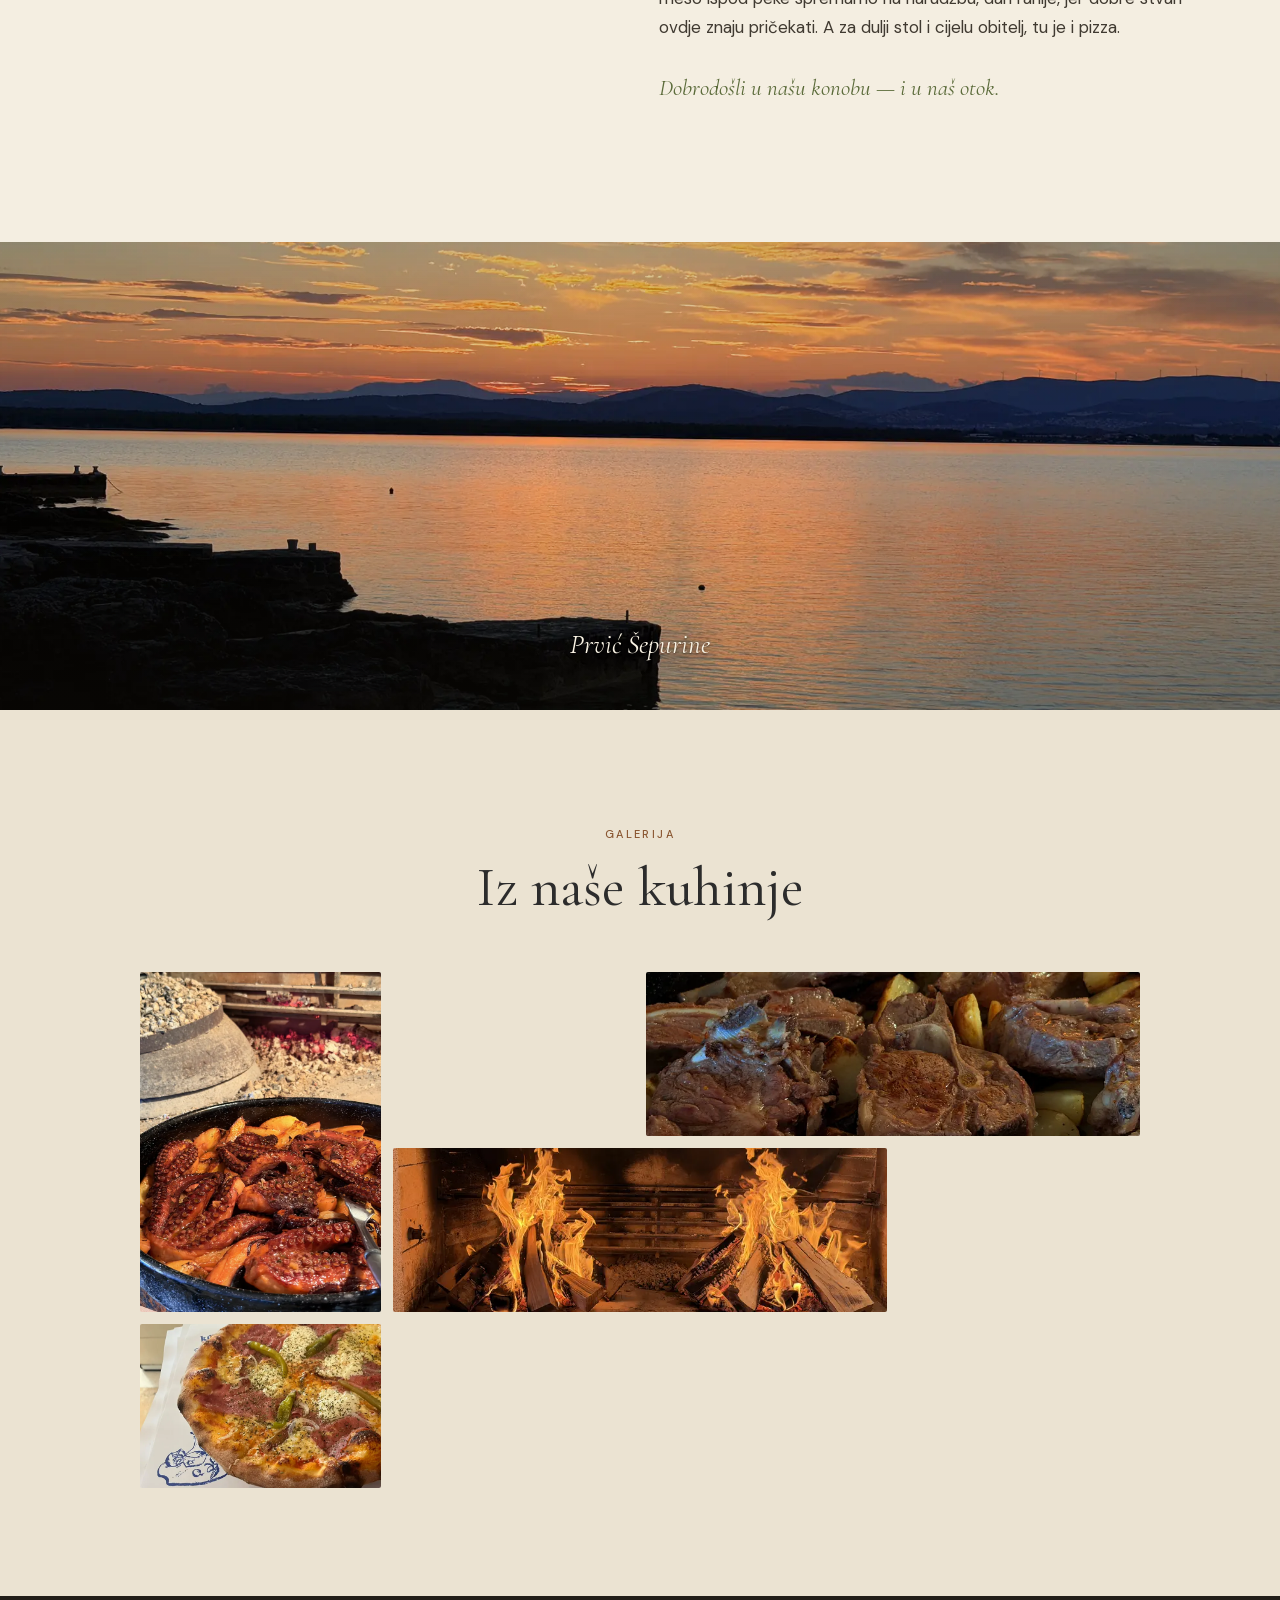
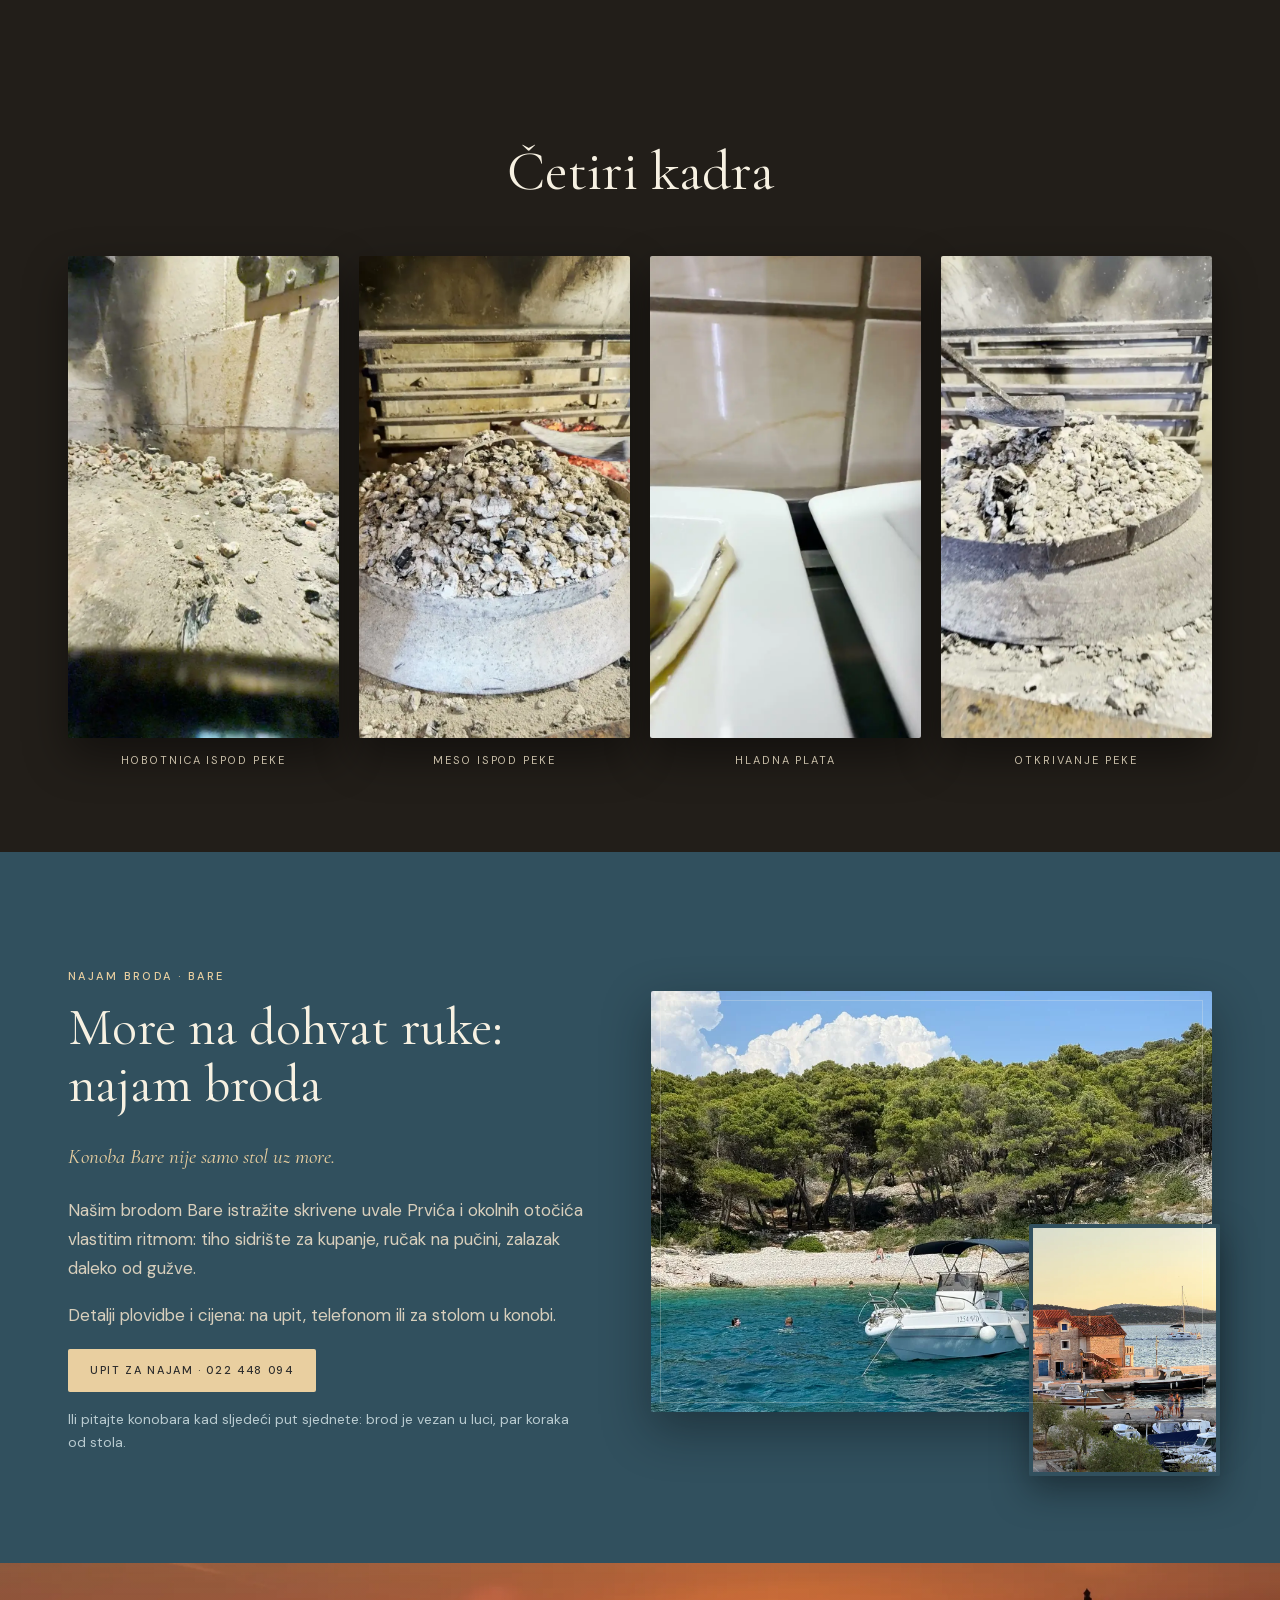
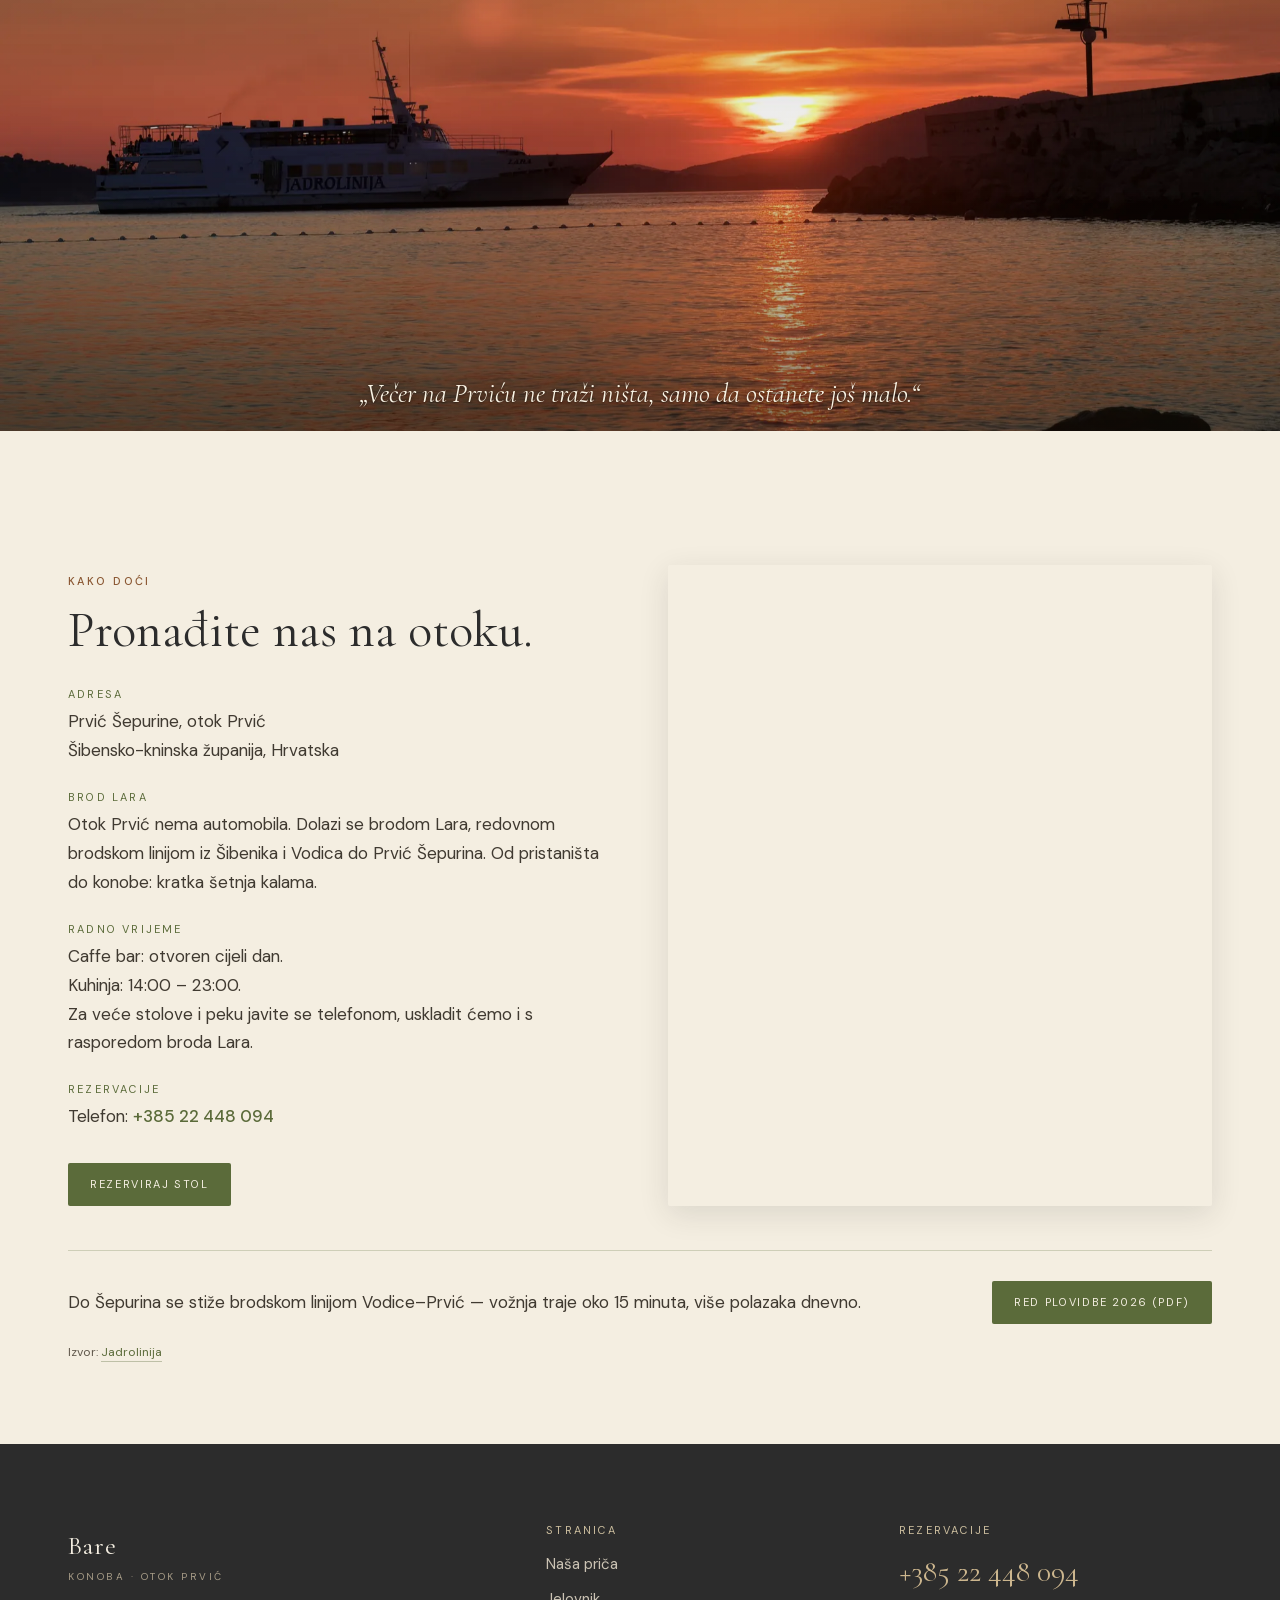
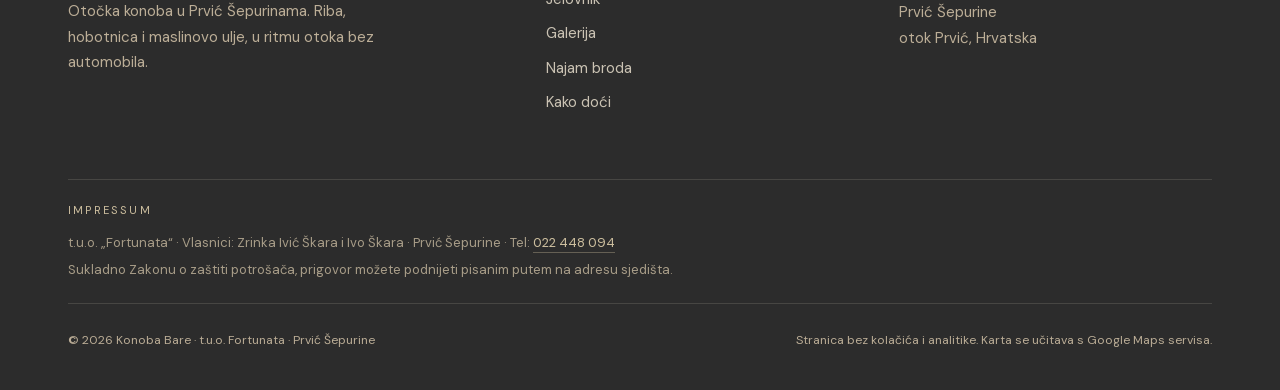
==== commit 3e610801: "6. runda: jelovnik poravnanje + podnaslov, galerija naslov, video redoslijed, red plovidbe PDF - Piz" ====
--- a/index.html
+++ b/index.html
@@ -191,8 +191,10 @@
   .menu{background:var(--bg-alt)}
   .menu .head{text-align:center;margin-bottom:64px}
   .menu .head h2{font-size:clamp(32px,5vw,58px);margin-top:.18em}
-  /* JELOVNIK — jedan blok, dvije kolone (statično, bez animacija — svjesna odluka klijenta) */
-  .menu-cols{display:grid;grid-template-columns:1fr 1fr;gap:0 72px;max-width:980px;margin:0 auto;align-items:start}
+  /* JELOVNIK — jedan blok, dvije kolone (statično, bez animacija — svjesna odluka klijenta);
+     stretch + flex desno: peka-blok se razvlači do dna pa obje kolone završavaju u istoj liniji */
+  .menu-cols{display:grid;grid-template-columns:1fr 1fr;gap:0 72px;max-width:980px;margin:0 auto;align-items:stretch}
+  .menu-col:last-child{display:flex;flex-direction:column}
   .menu-col .part-title{font-family:var(--font-display);font-weight:400;font-size:clamp(26px,3.2vw,36px);text-align:center;margin-bottom:6px}
   .menu-col .part-note{text-align:center;font-size:13px;color:var(--stone-ink);margin-bottom:26px}
   .plist{list-style:none}
@@ -201,8 +203,9 @@
   .menu-col:last-child .plist li:last-child{border-bottom:none}
   .plist li small{display:block;font-family:var(--font-body);font-size:12px;letter-spacing:.03em;color:var(--stone-ink);margin-top:2px}
 
-  /* PEKA — istaknuti blok jelovnika */
-  .peka-block{margin:34px auto 0;text-align:center;padding:26px 20px 24px;border-top:1px solid rgba(91,107,58,.35);border-bottom:1px solid rgba(91,107,58,.35)}
+  /* PEKA — istaknuti blok jelovnika; flex:1 + centriran sadržaj = donji rub poravnat s dnom pizza kolone */
+  .peka-block{margin:34px 0 0;width:100%;flex:1;display:flex;flex-direction:column;justify-content:center;
+    text-align:center;padding:26px 20px 24px;border-top:1px solid rgba(91,107,58,.35);border-bottom:1px solid rgba(91,107,58,.35)}
   .peka-title{font-family:var(--font-display);font-weight:400;font-size:clamp(30px,3.6vw,40px);line-height:1.1}
   .peka-note{font-size:11px;letter-spacing:.2em;text-transform:uppercase;color:var(--terra-ink);margin-top:8px}
   .peka-opts{list-style:none;margin-top:14px}
@@ -307,6 +310,14 @@
   .info-block p{color:#403a31}
   .map-wrap{overflow:hidden;border-radius:2px;min-height:380px;box-shadow:0 8px 30px rgba(44,44,44,.12)}
   .map-wrap iframe{width:100%;height:100%;min-height:380px;border:0}
+
+  /* RASPORED PLOVIDBE — traka ispod karte: rečenica + PDF gumb + izvor */
+  .sail-info{margin-top:44px;padding-top:30px;border-top:1px solid rgba(91,107,58,.25);
+    display:flex;flex-wrap:wrap;align-items:center;gap:18px 28px}
+  .sail-info p{color:#403a31;flex:1 1 340px;margin:0}
+  .sail-info .btn-res{flex:0 0 auto}
+  .sail-info small{display:block;width:100%;font-size:12px;color:var(--stone-ink)}
+  .sail-info small a{color:var(--olive);border-bottom:1px solid rgba(91,107,58,.35);padding-bottom:1px}
 
   /* FOOTER */
   footer{background:var(--charcoal);color:#E7DECC;padding:80px 0 40px}
@@ -477,7 +488,7 @@
     <div class="menu-cols">
       <div class="menu-col">
         <h3 class="part-title">Pizze</h3>
-        <p class="part-note">Iz peći, na terasi uz more</p>
+        <p class="part-note">Na terasi uz more</p>
         <ul class="plist">
           <li>Margarita</li>
           <li>Sir–šunka</li>
@@ -557,7 +568,7 @@
   <div class="wrap">
     <div class="head">
       <span class="eyebrow reveal">Galerija</span>
-      <h2>S peke i iz kuhinje</h2>
+      <h2>Iz naše kuhinje</h2>
     </div>
     <!-- Raspored po skici klijenta: 4×3, pozicije g1–g8 (g1/g2 vertikalne, g3/g5 široke) -->
     <div class="gal-grid">
@@ -577,7 +588,6 @@
 <section class="moments pad" id="momenti" aria-label="Video momenti iz kuhinje">
   <div class="wrap">
     <div class="head">
-      <span class="eyebrow reveal">Iz kuhinje, uživo</span>
       <h2 class="reveal">Četiri kadra</h2>
     </div>
     <div class="mom-grid">
@@ -594,16 +604,16 @@
         <figcaption>Meso ispod peke</figcaption>
       </figure>
       <figure class="reveal">
+        <video muted playsinline loop preload="none" poster="assets/img/bare-plata-poster-720.webp" width="720" height="1280" aria-label="Slaganje hladne plate: tuna, masline, kapari i salata od hobotnice">
+          <source src="assets/video/bare-plata-720.mp4" type="video/mp4" />
+        </video>
+        <figcaption>Hladna plata</figcaption>
+      </figure>
+      <figure class="reveal">
         <video muted playsinline loop preload="none" poster="assets/img/peka-poster-720.webp" width="720" height="1280" aria-label="Žeravica se razgrće i čripnja podiže s hobotnice">
           <source src="assets/video/peka-720.mp4" type="video/mp4" />
         </video>
         <figcaption>Otkrivanje peke</figcaption>
-      </figure>
-      <figure class="reveal">
-        <video muted playsinline loop preload="none" poster="assets/img/bare-plata-poster-720.webp" width="720" height="1280" aria-label="Slaganje hladne plate: tuna, masline, kapari i salata od hobotnice">
-          <source src="assets/video/bare-plata-720.mp4" type="video/mp4" />
-        </video>
-        <figcaption>Hladna plata</figcaption>
       </figure>
     </div>
   </div>
@@ -682,6 +692,13 @@
                 loading="lazy" title="Karta — Konoba Bare, Prvić Šepurine"
                 referrerpolicy="no-referrer-when-downgrade"></iframe>
       </div>
+    </div>
+    <!-- RASPORED PLOVIDBE — Jadrolinijin PDF (linija B-505 Vodice–Prvić) -->
+    <!-- TODO[2027]: zamijeniti PDF novim redom plovidbe -->
+    <div class="sail-info reveal">
+      <p data-words>Do Šepurina se stiže brodskom linijom Vodice–Prvić — vožnja traje oko 15 minuta, više polazaka dnevno.</p>
+      <a class="btn-res" href="assets/red-plovidbe-2026.pdf" target="_blank" rel="noopener">Red plovidbe 2026 (PDF)</a>
+      <small>Izvor: <a href="https://www.jadrolinija.hr" target="_blank" rel="noopener">Jadrolinija</a></small>
     </div>
   </div>
 </section>
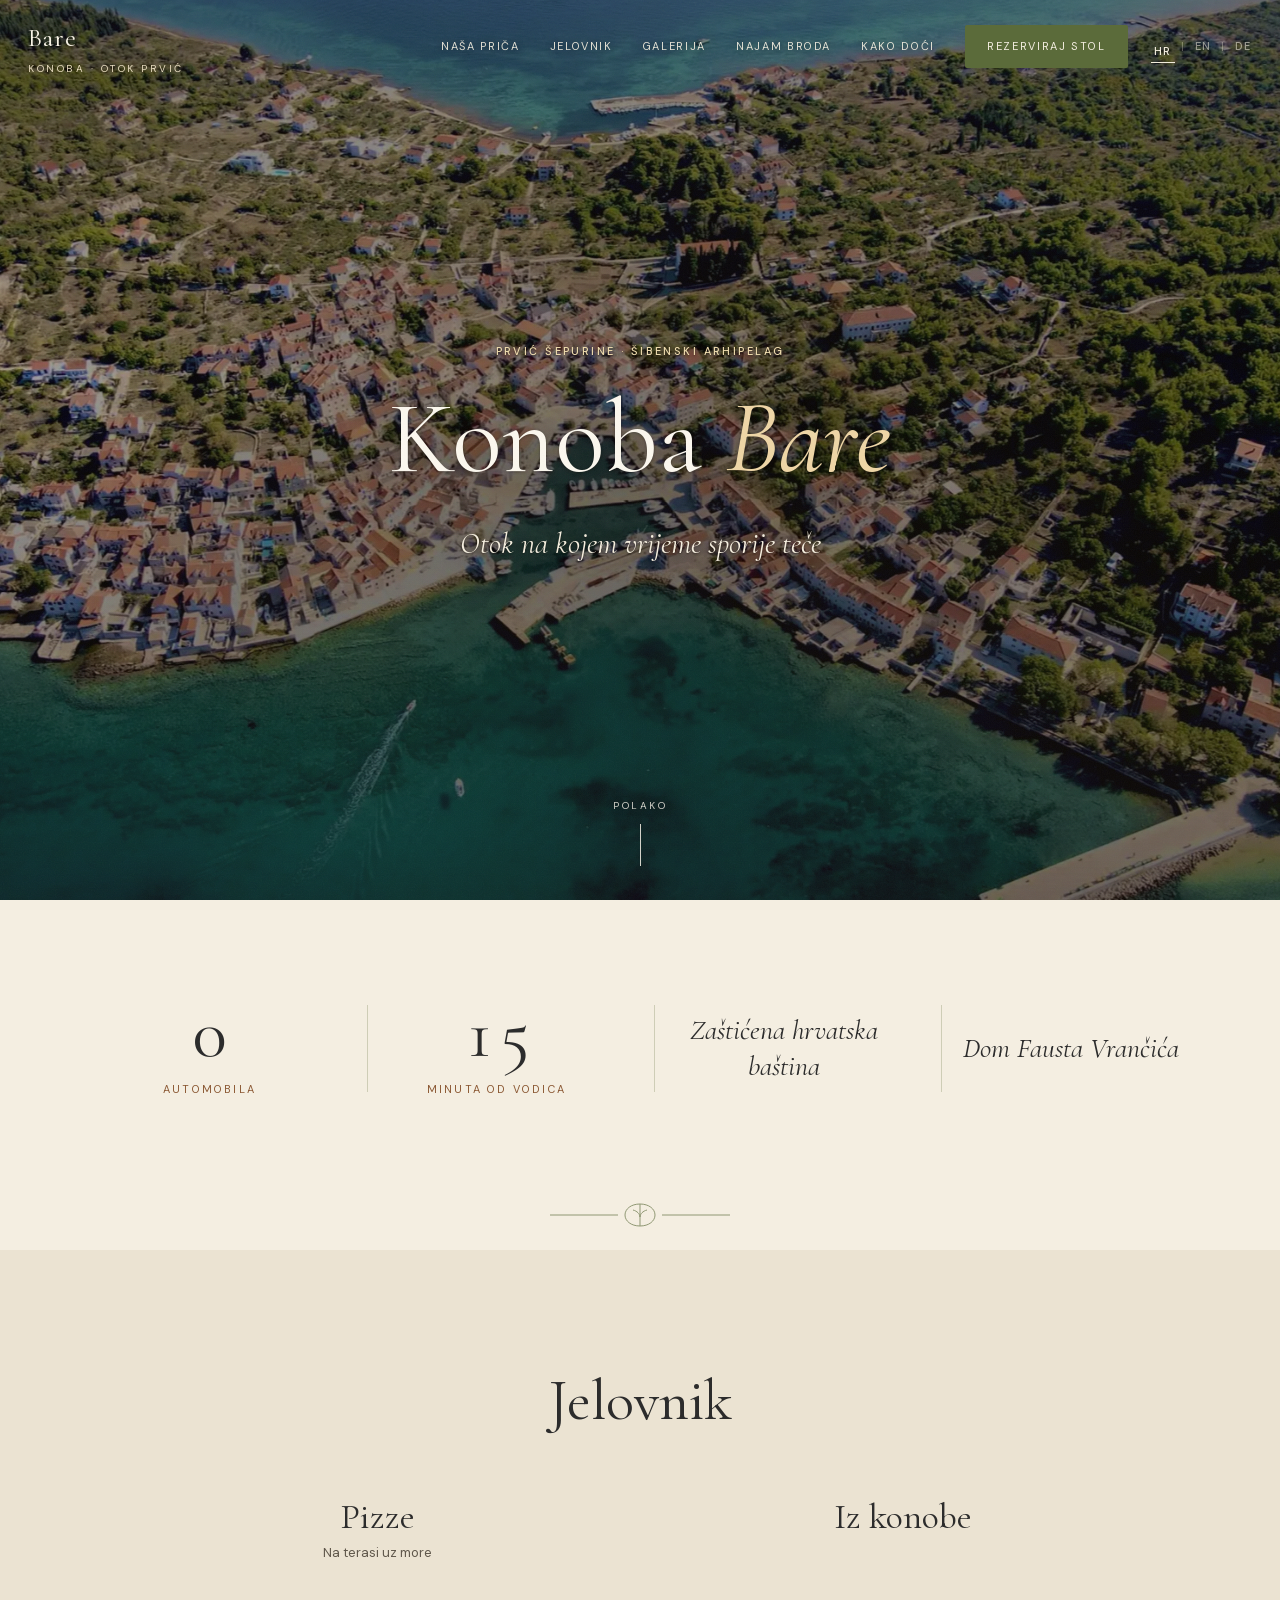
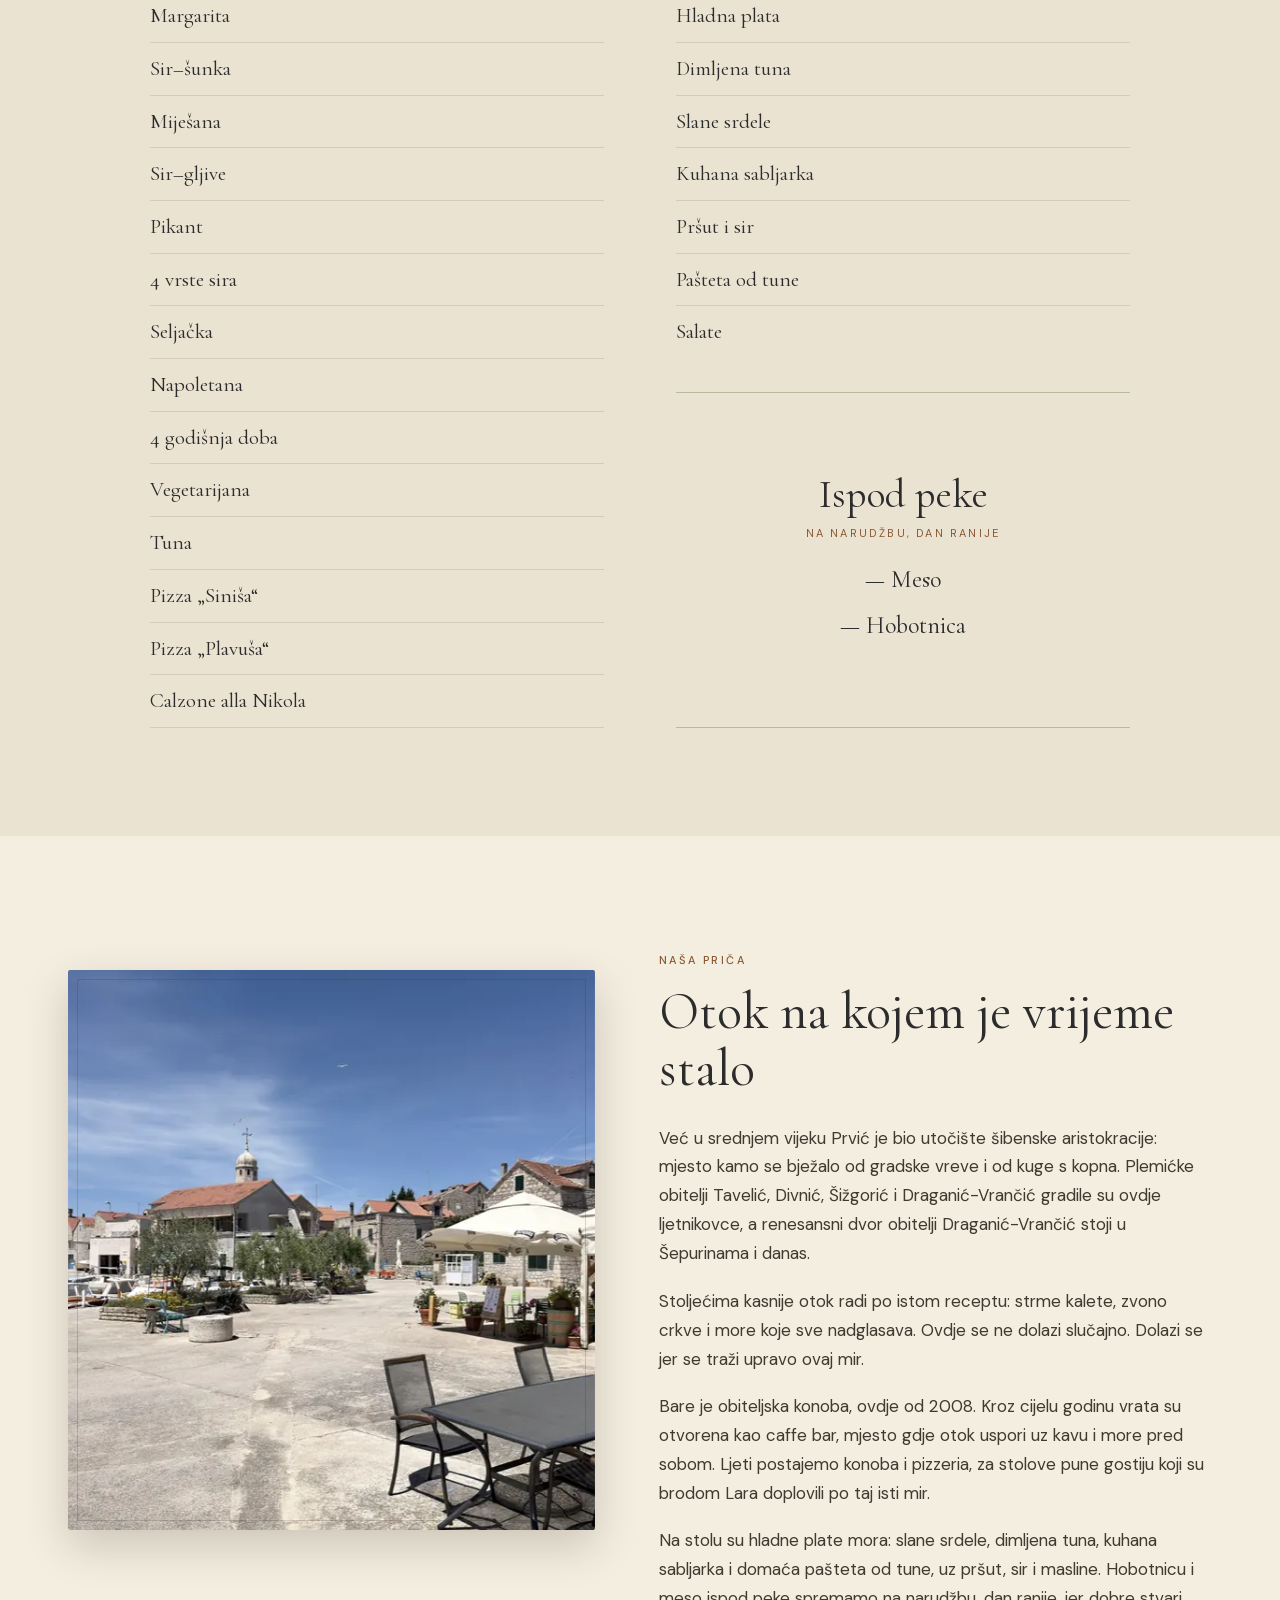
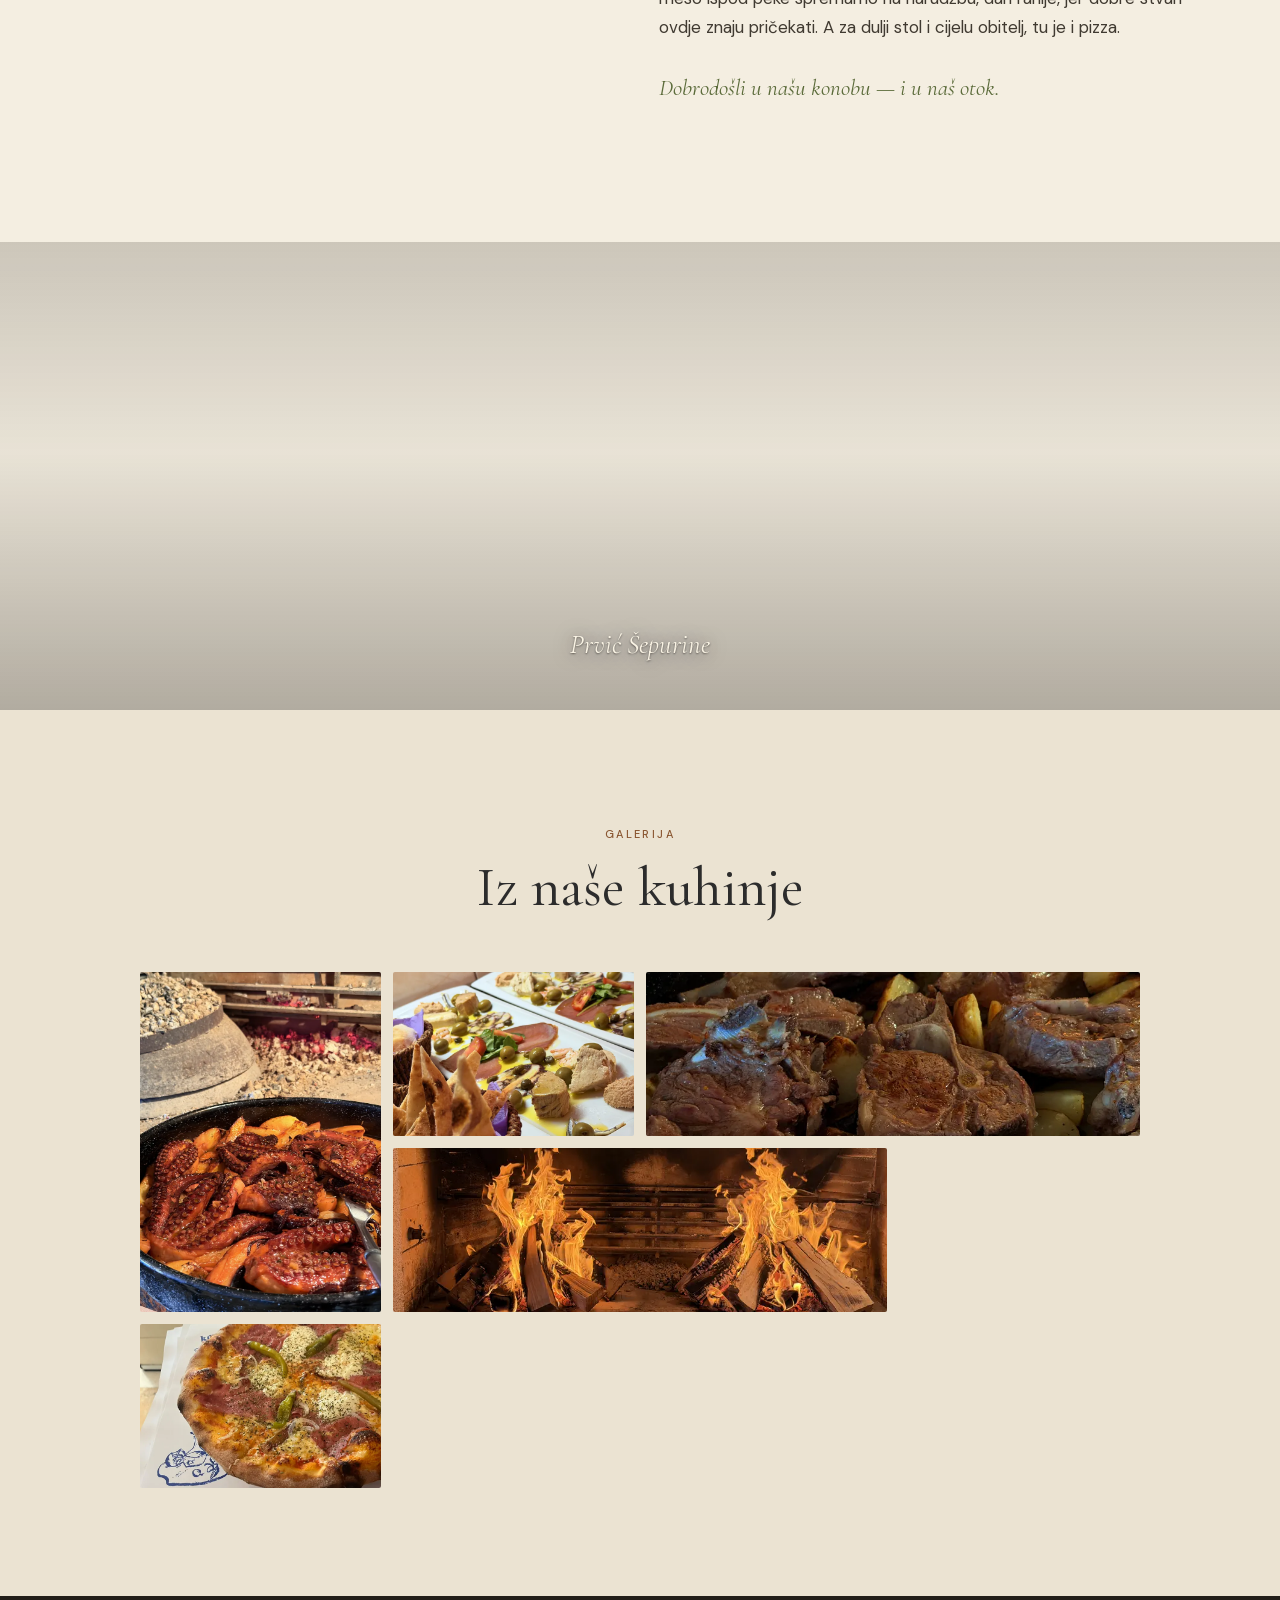
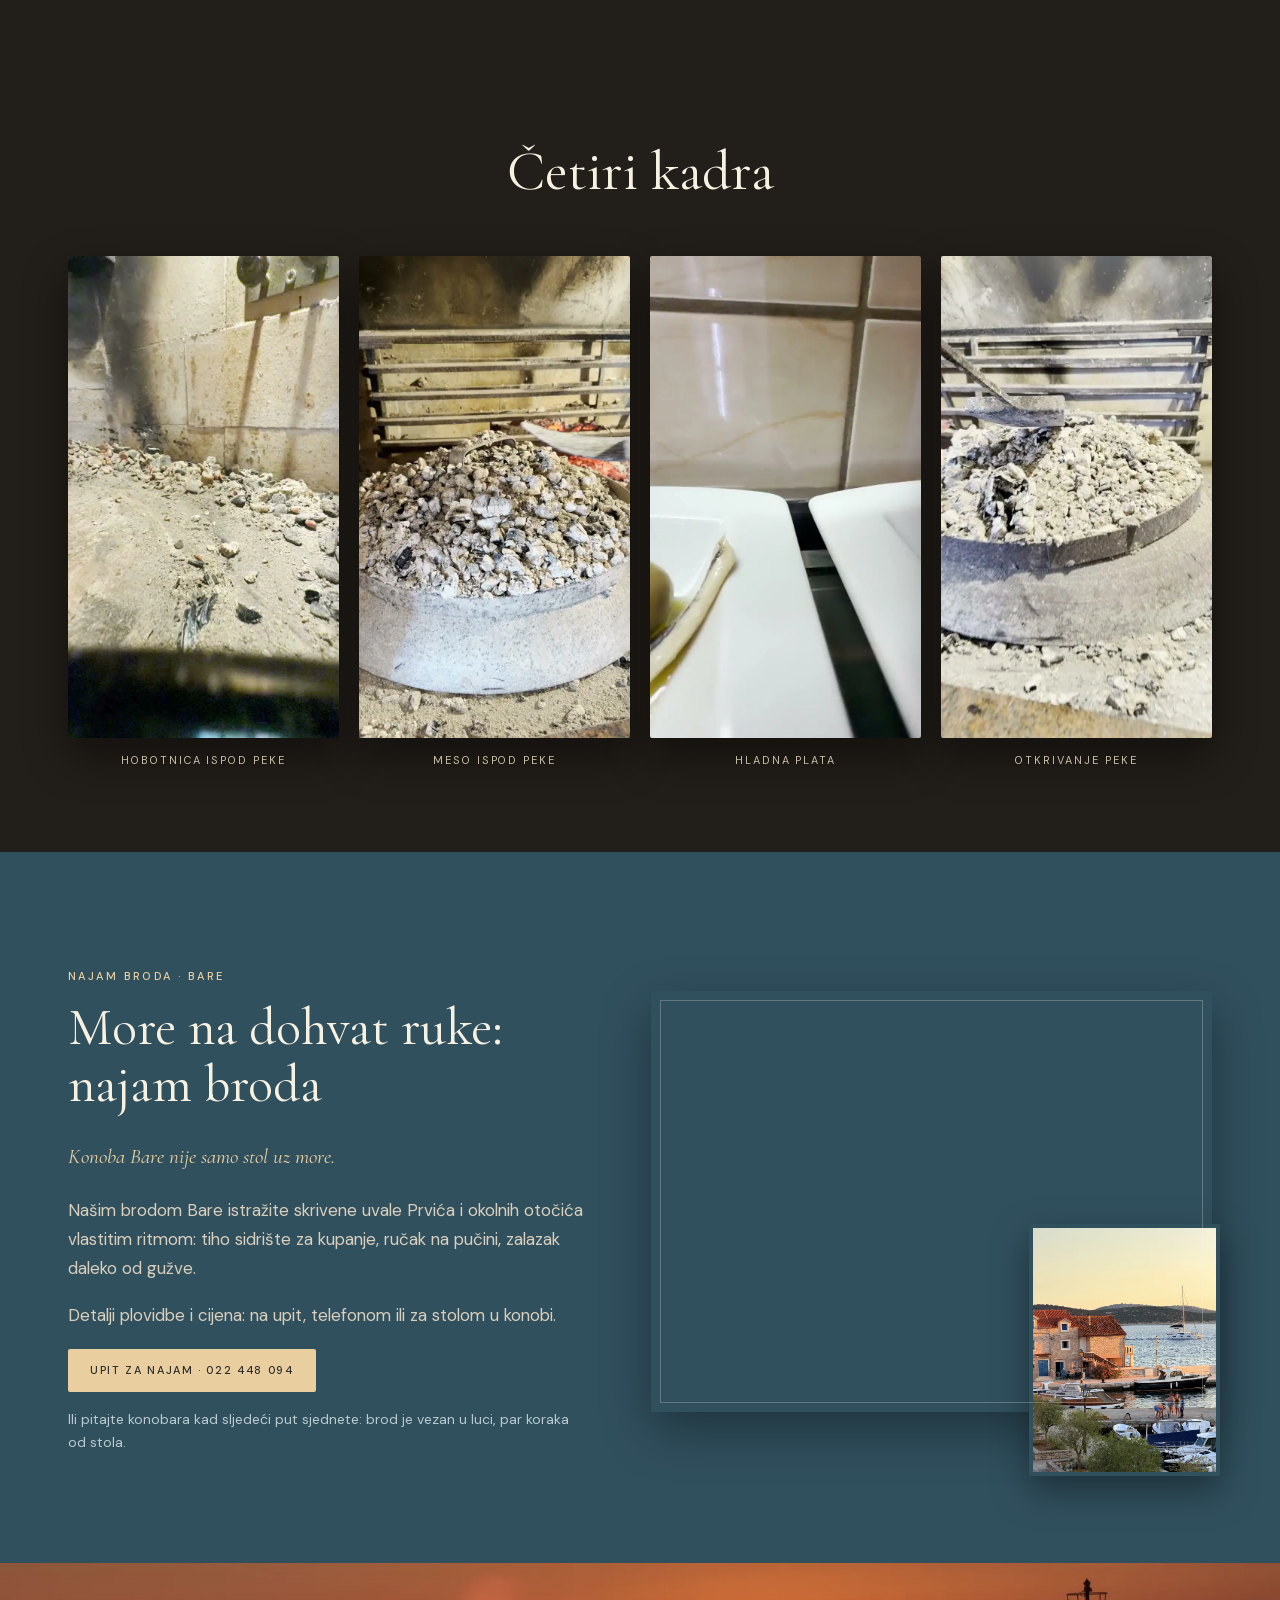
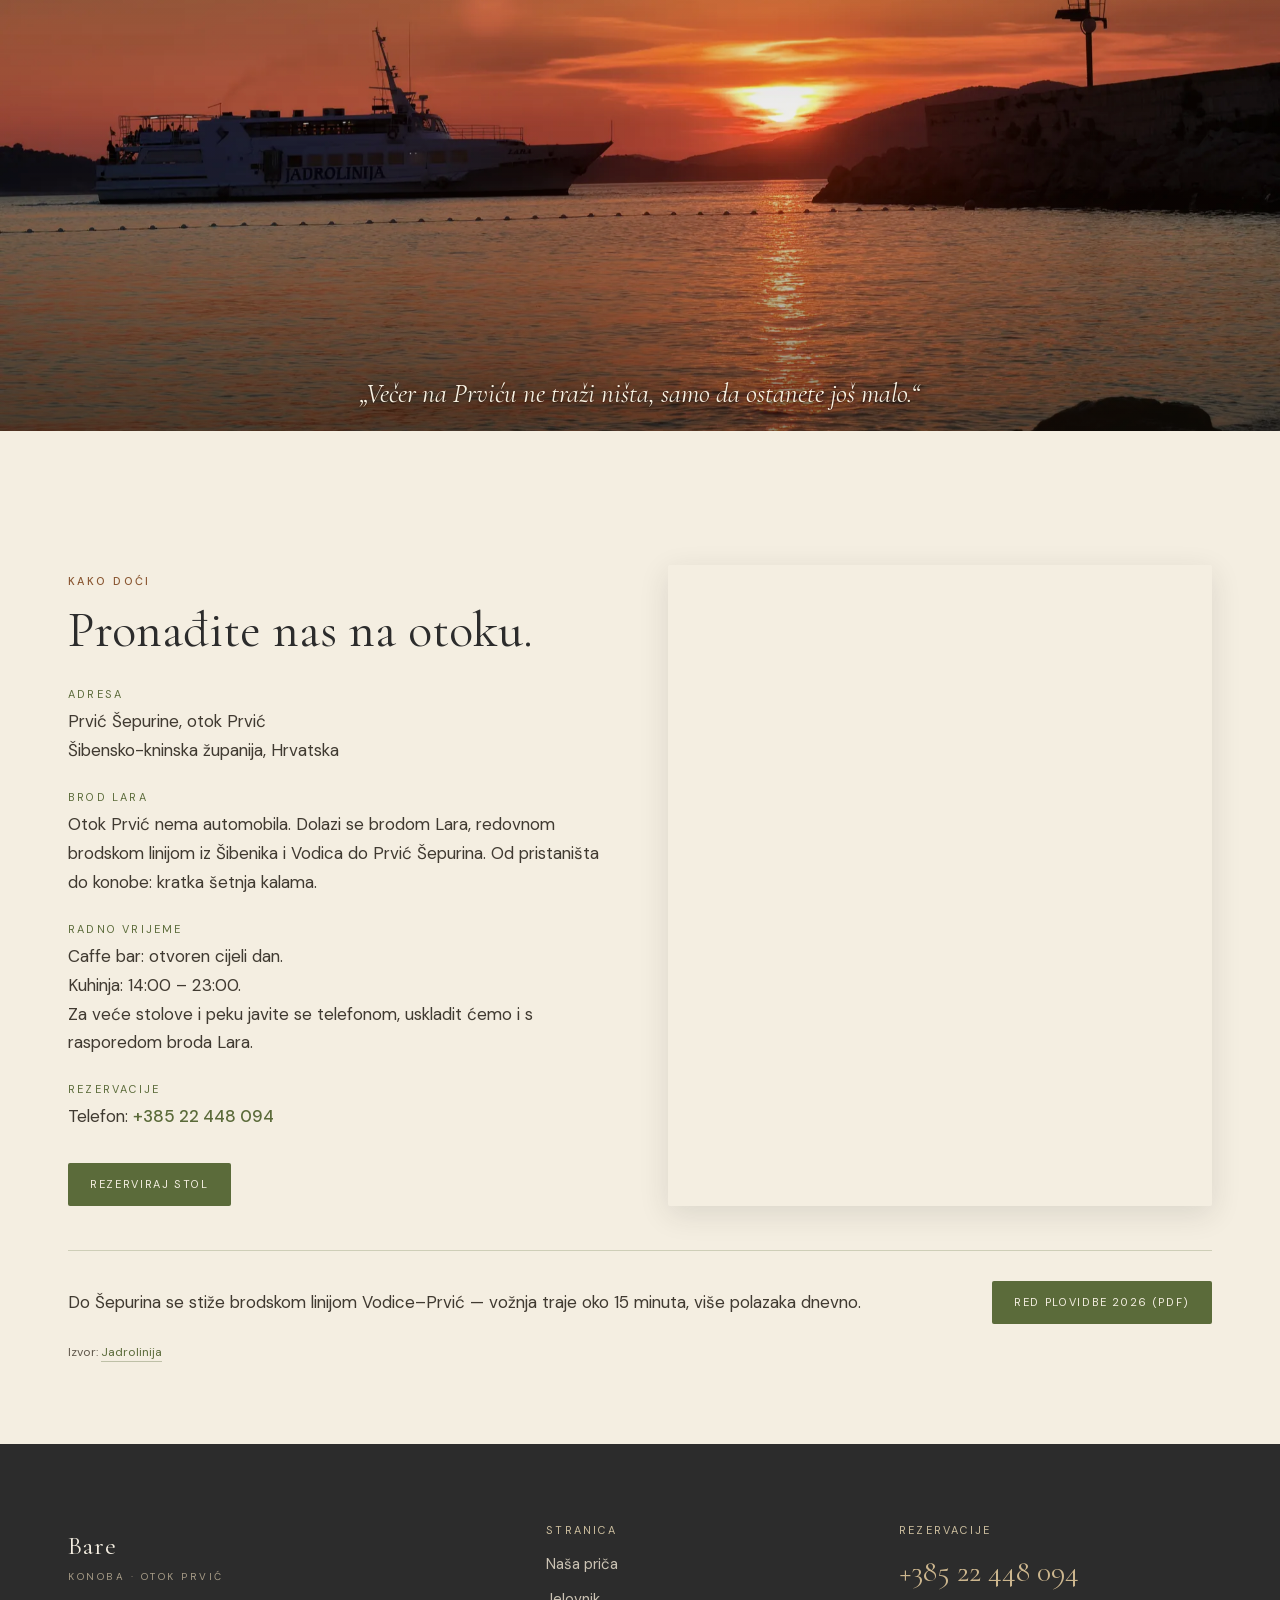
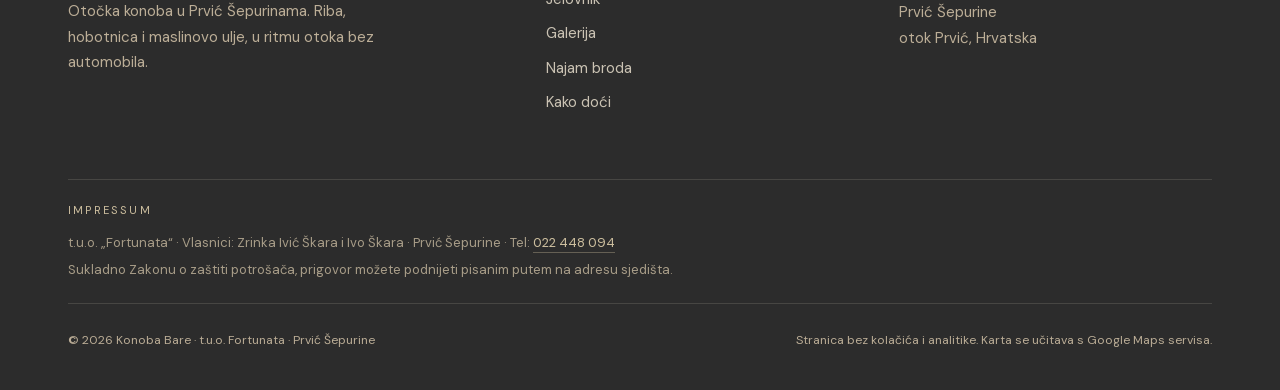
==== commit 18ba134f: "Popravak: hamburger ikona izvan viewporta na uskim mobitelima (svi jezici) Uzrok: header (logo + jez" ====
--- a/index.html
+++ b/index.html
@@ -142,6 +142,16 @@
     nav.main{display:none}
     .menu-toggle{display:flex}
     .call-mini{display:flex}
+  }
+  /* BUG (2026-07-06): na uskim telefonima (≤~480px) logo+lang-switch+call-mini+toggle
+     zajedno šire od viewporta (glavni krivac: .logo small nowrap podnaslov ~150px + gap 26px×3)
+     — hamburger je bio DJELOMIČNO ILI POTPUNO IZVAN EKRANA. Fix: stisnuti header na uskim telefonima
+     (manji padding/gap + kompaktniji podnaslov loga i lang-switcha). Provjereno 320–650px, sve 3 verzije. */
+  @media(max-width:640px){
+    header{padding:14px 18px;gap:10px}
+    .logo small{font-size:8.5px;letter-spacing:.05em}
+    .lang-switch{gap:6px}
+    .lang-switch a{padding:12px 2px;margin:-12px -2px}
   }
 
   /* HERO */
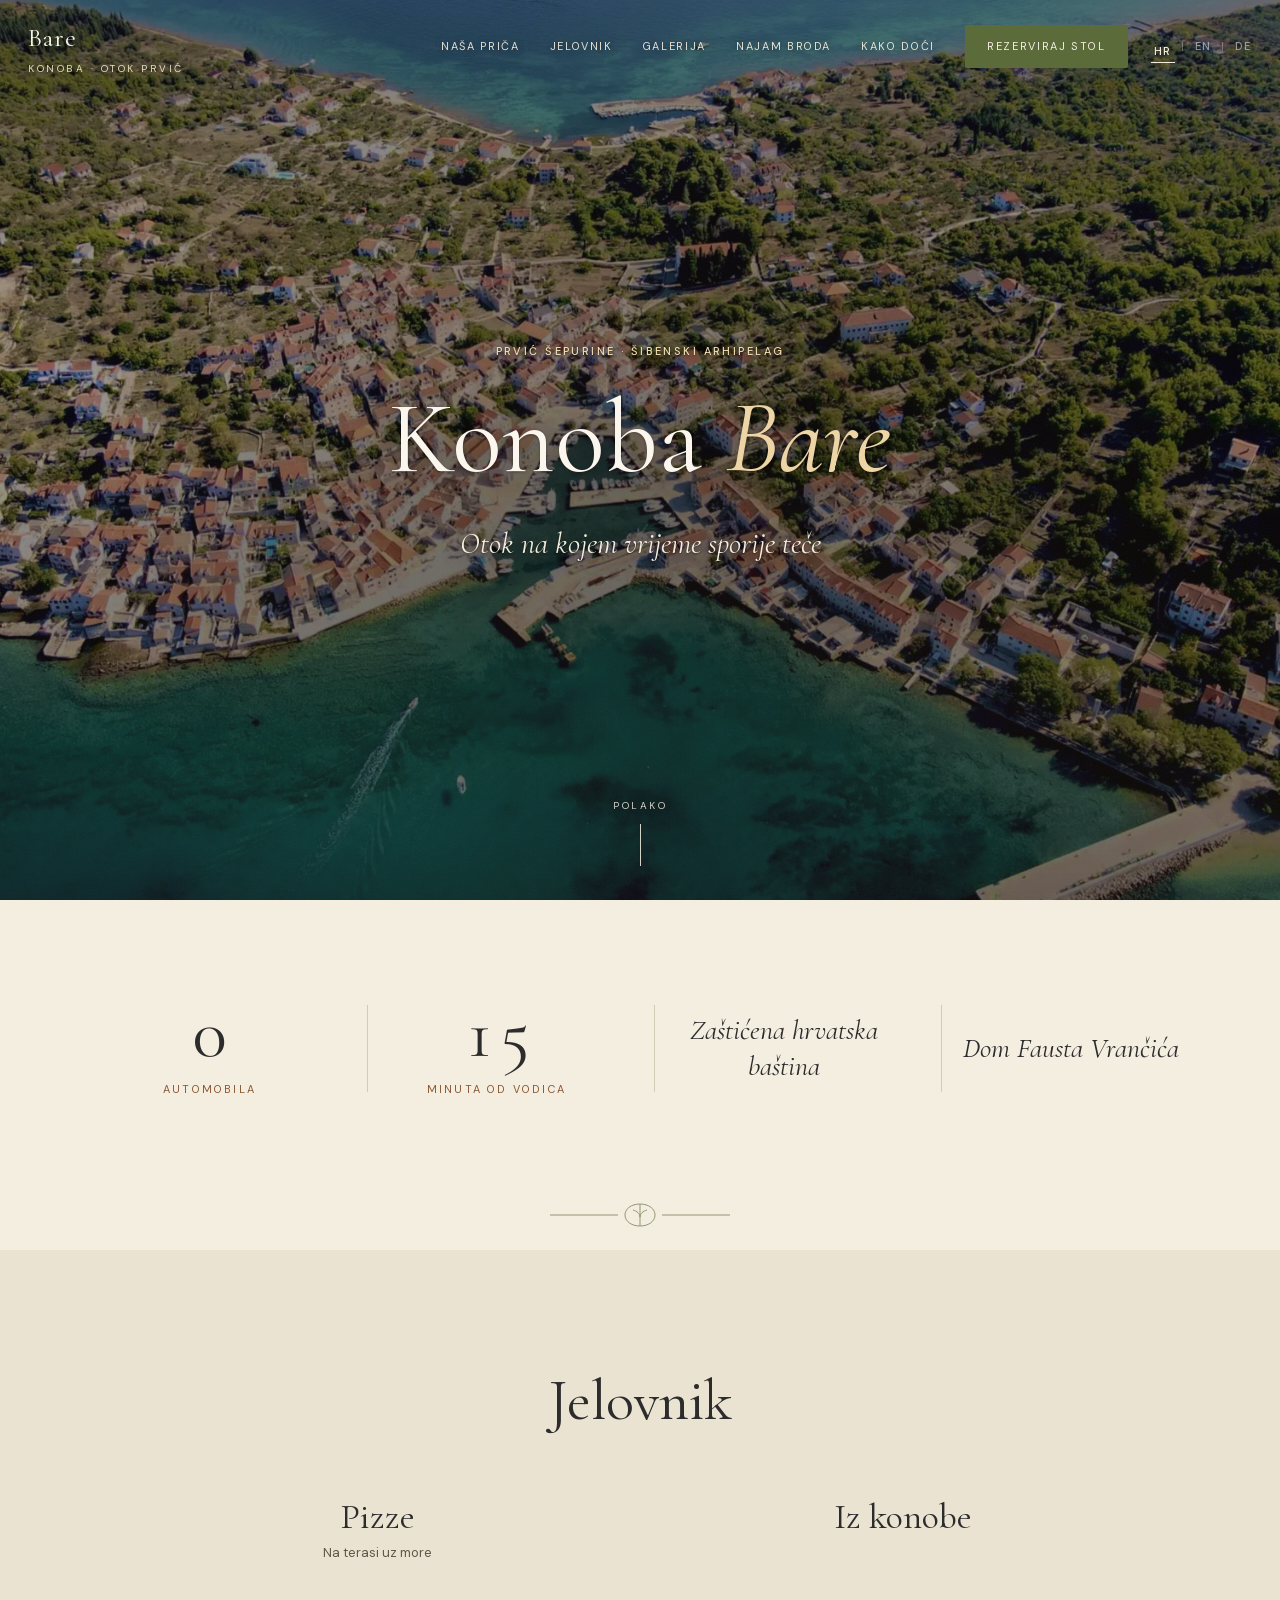
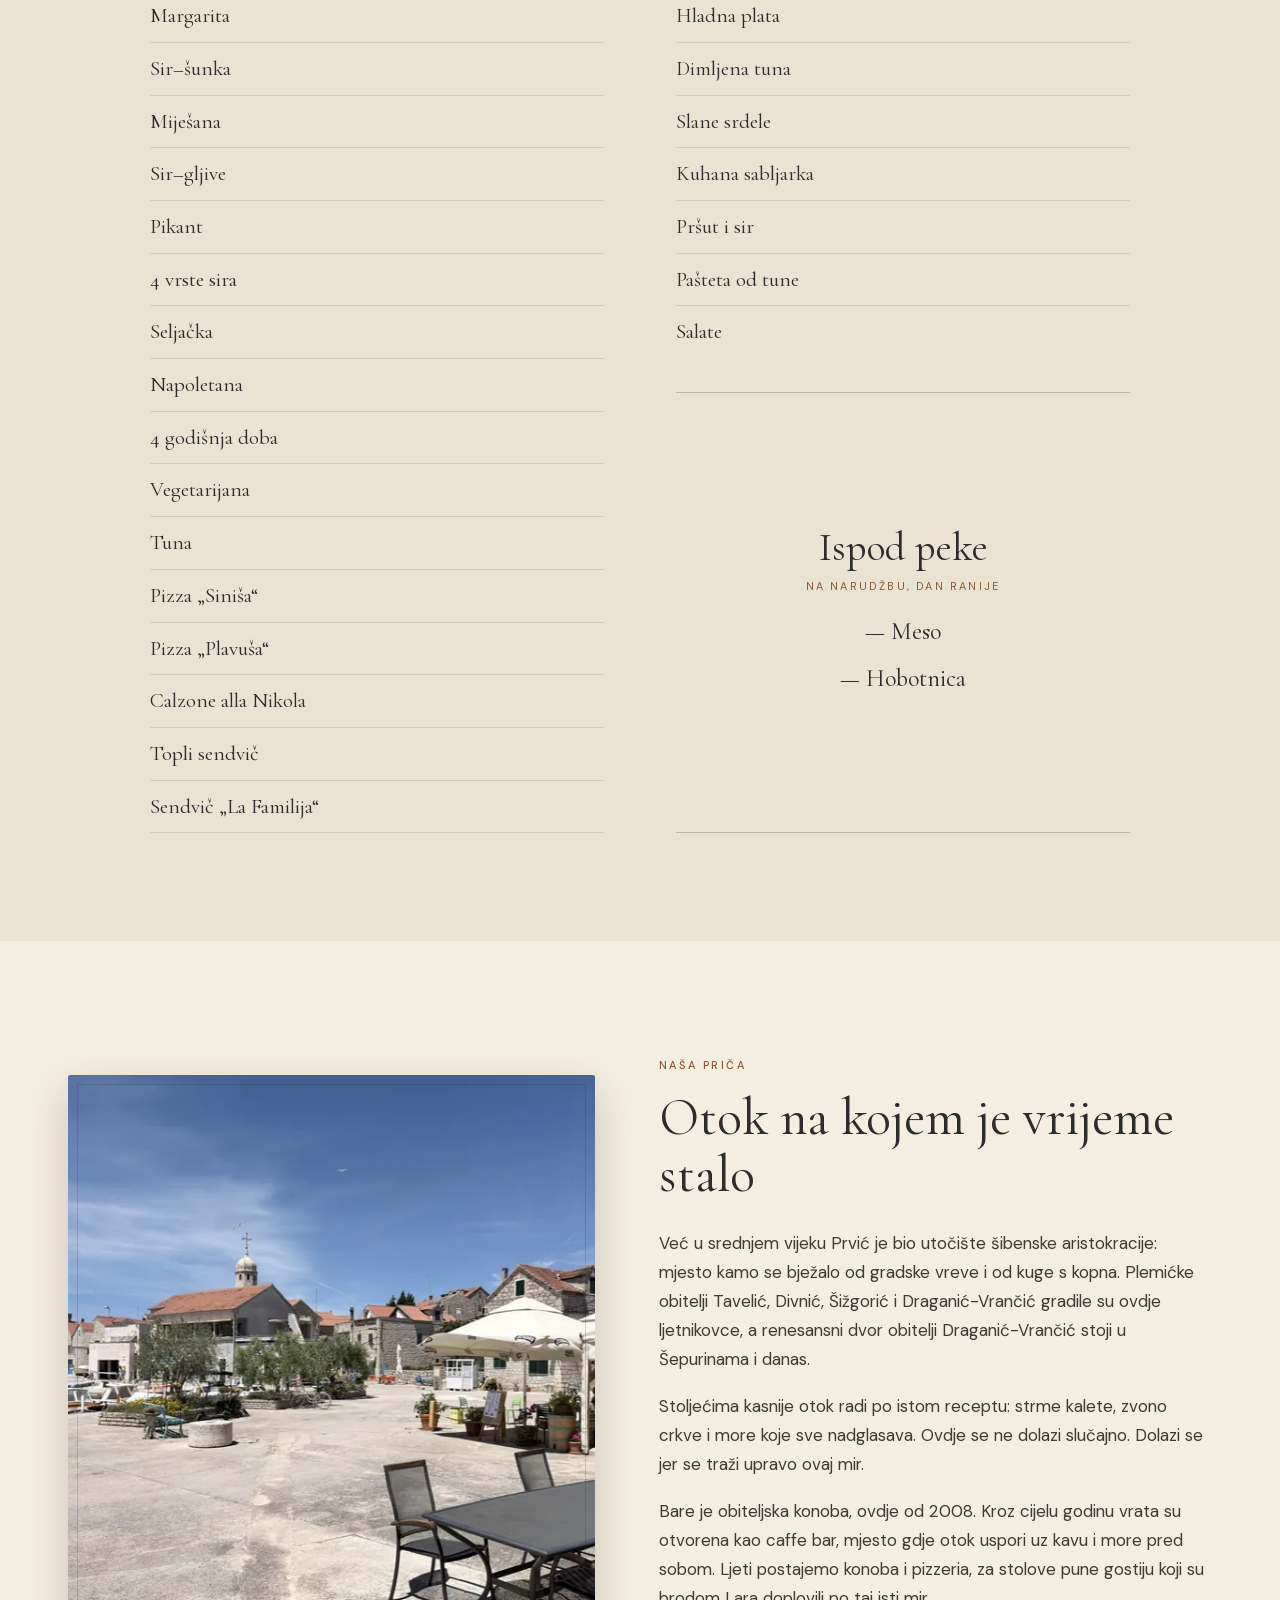
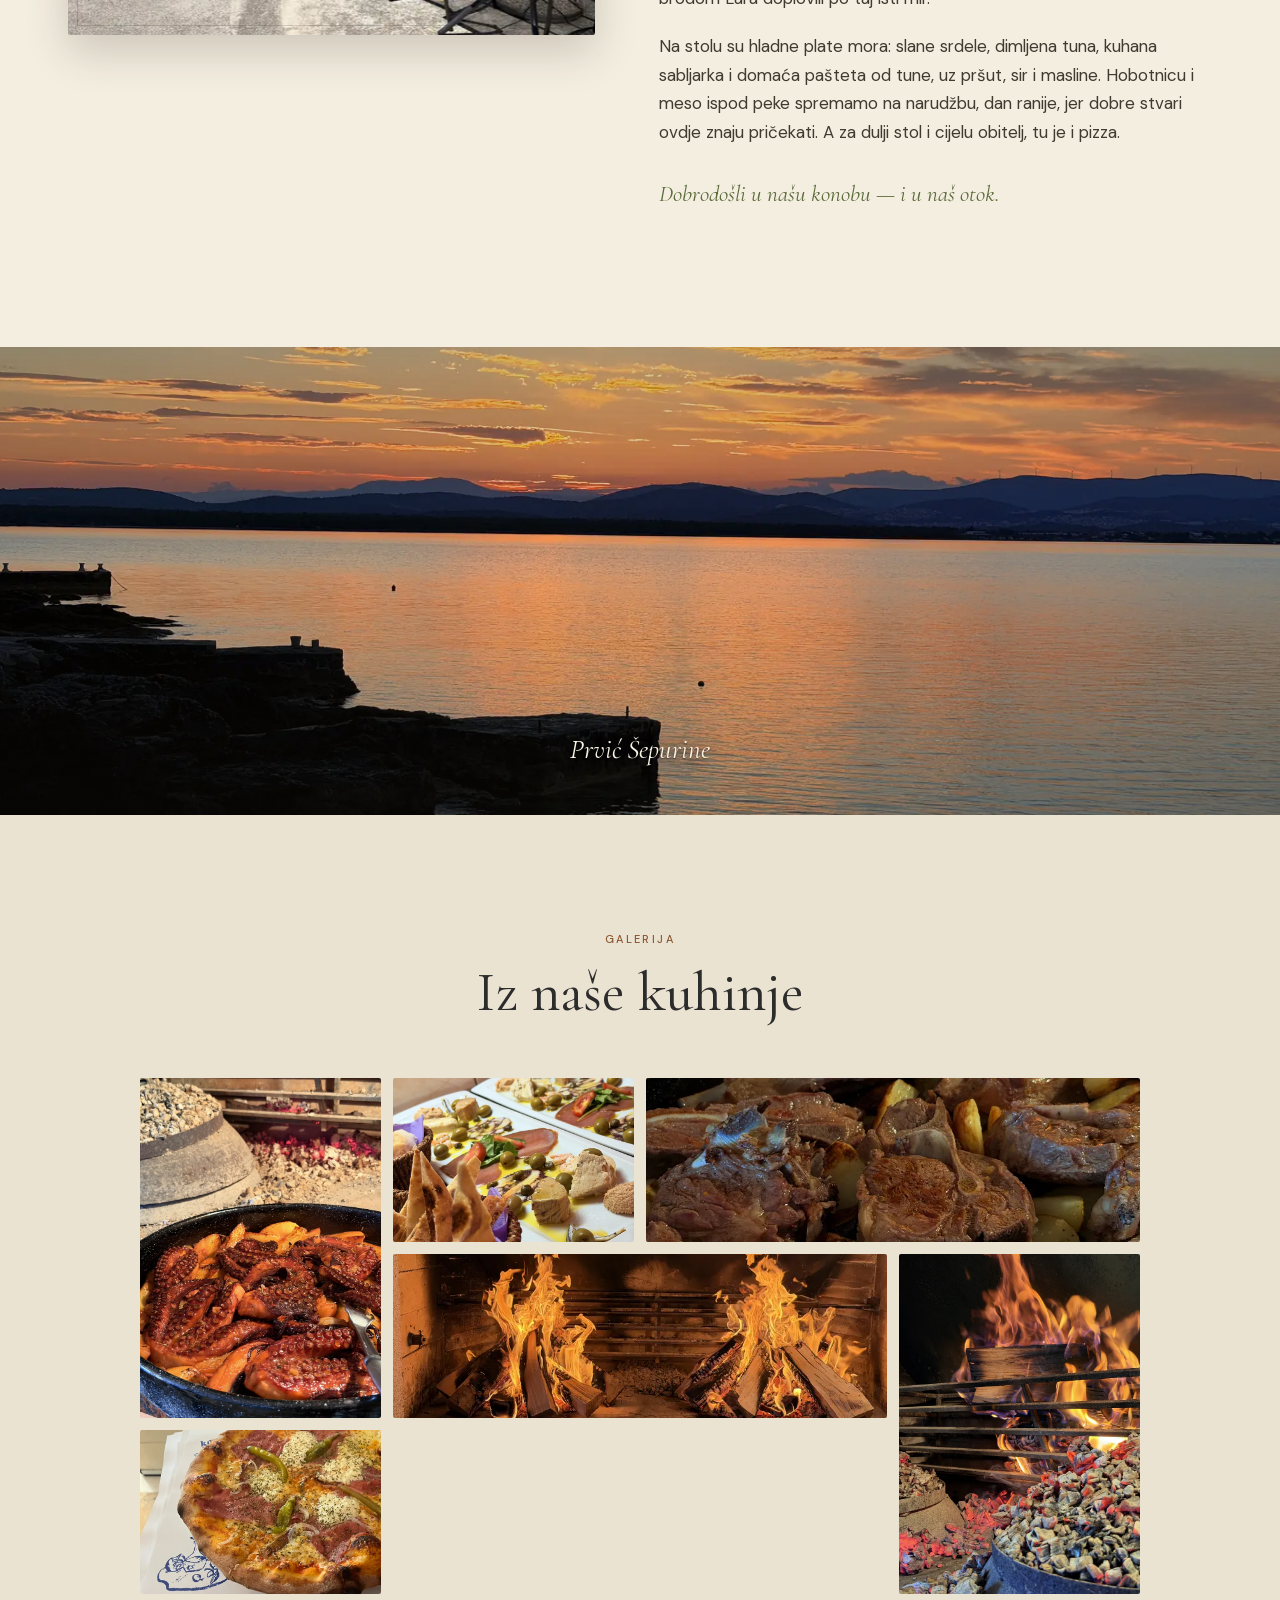
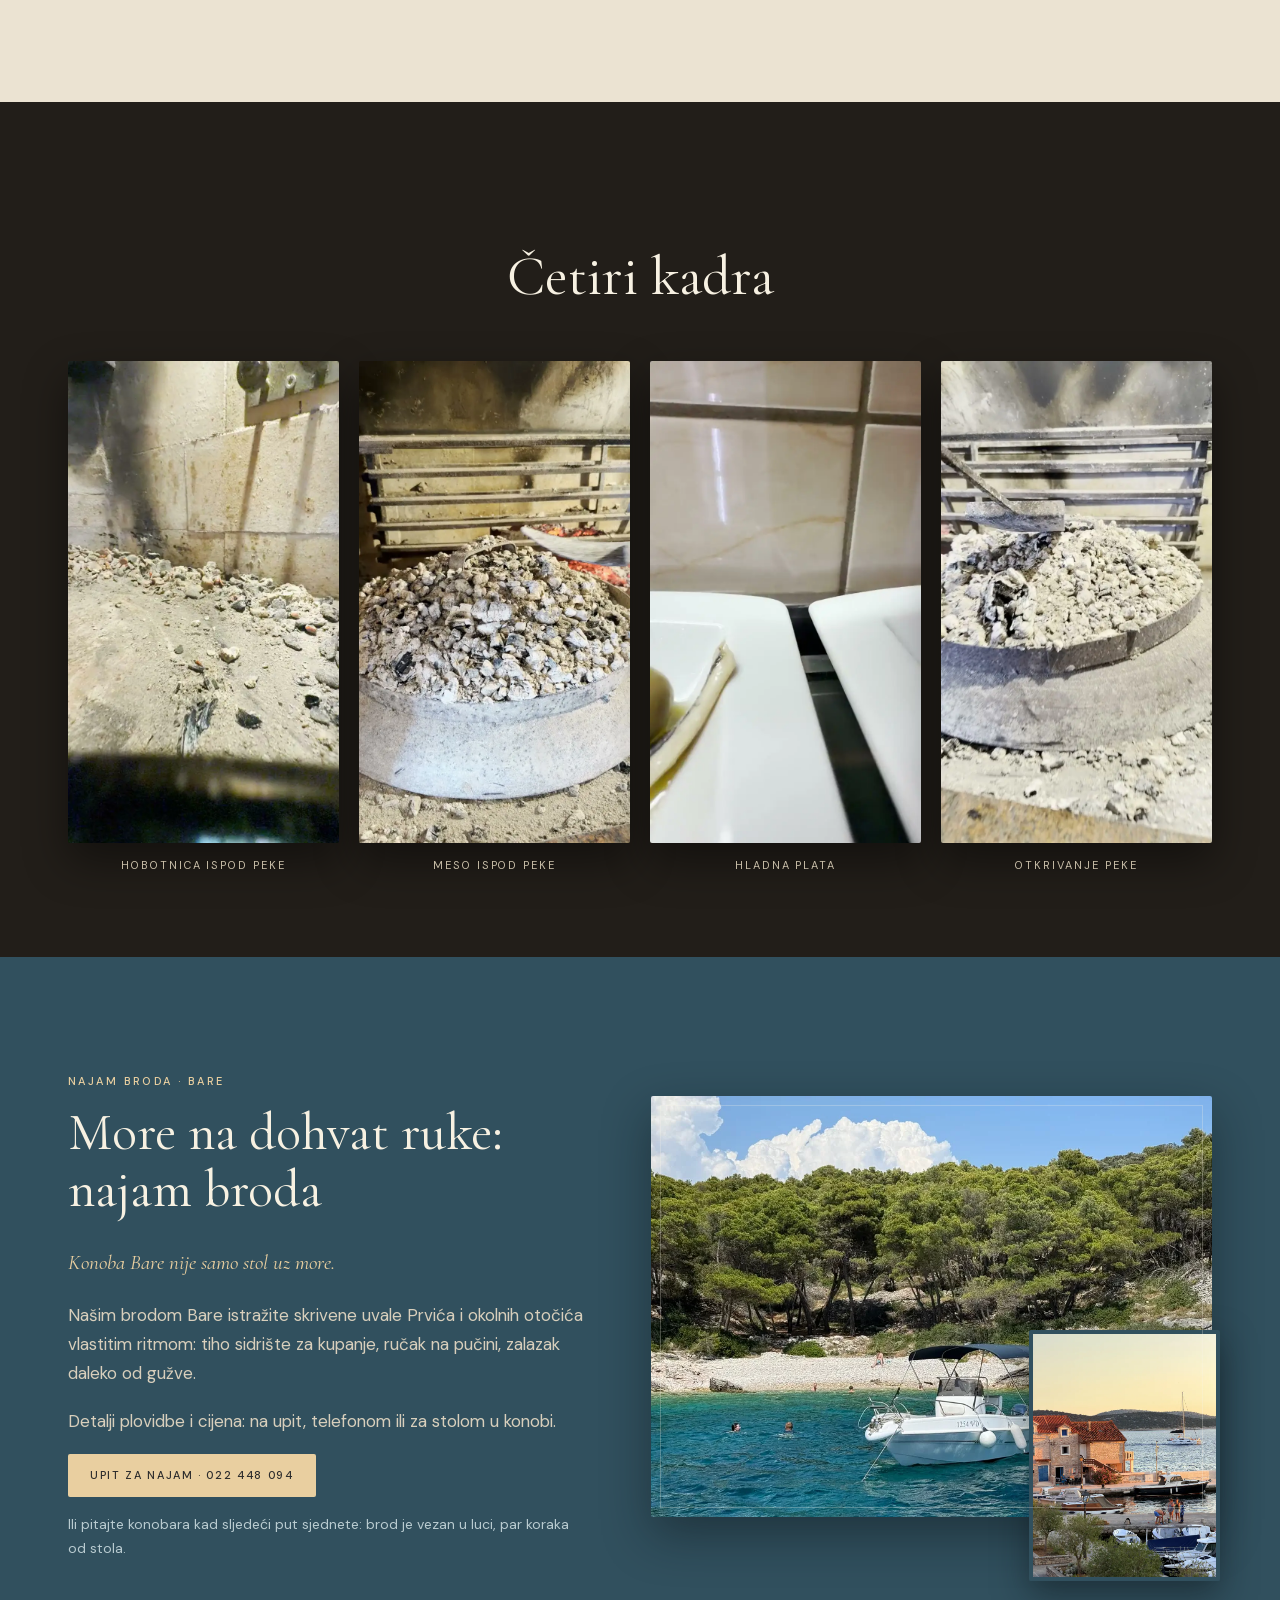
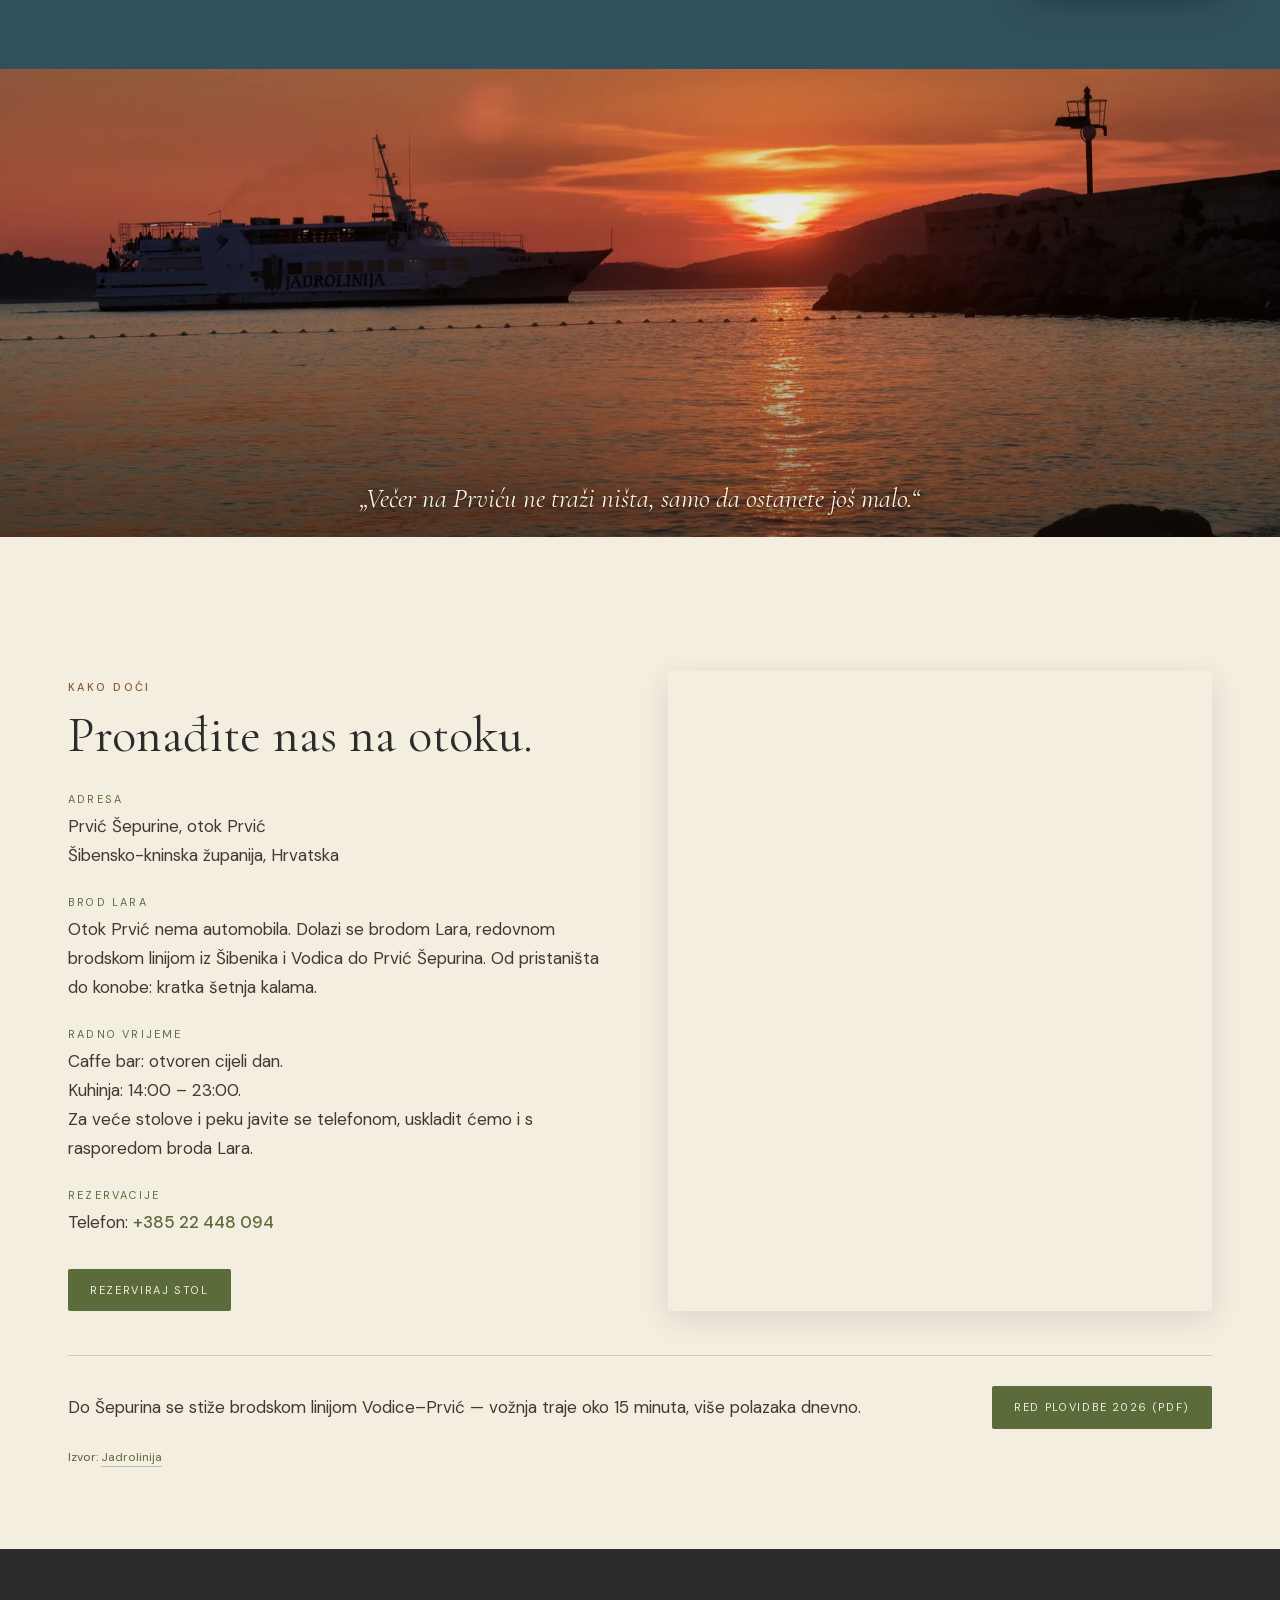
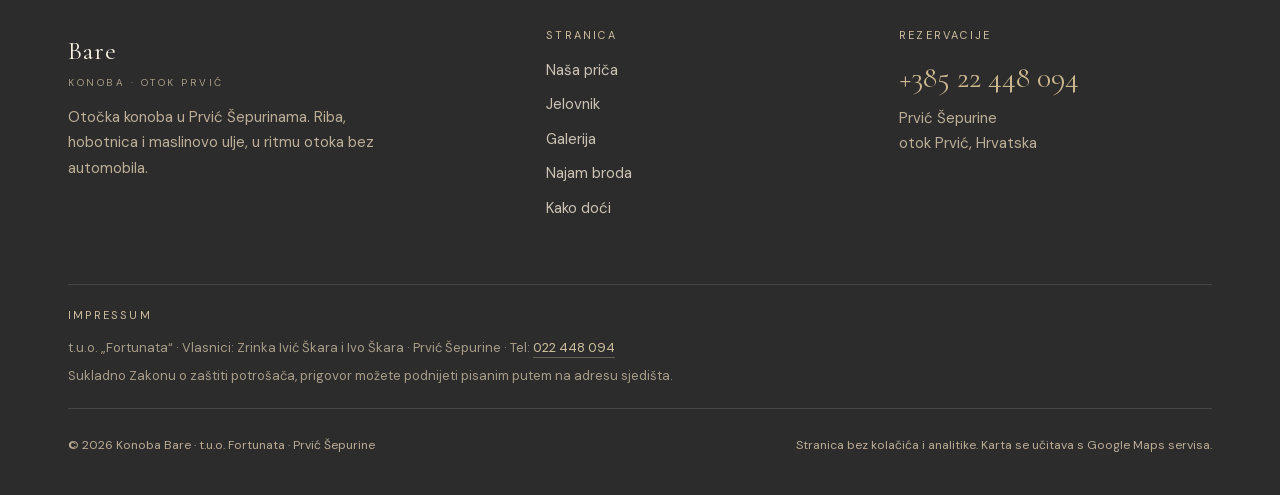
==== commit 5b6905d8: "Dodaj Topli sendvič i Sendvič „La Familija“ u jelovnik Co-Authored-By: Claude Sonnet 5 <noreply@anth" ====
--- a/index.html
+++ b/index.html
@@ -514,6 +514,8 @@
           <li>Pizza „Siniša“</li>
           <li>Pizza „Plavuša“</li>
           <li>Calzone alla Nikola</li>
+          <li>Topli sendvič</li>
+          <li>Sendvič „La Familija“</li>
         </ul>
       </div>
       <div class="menu-col">
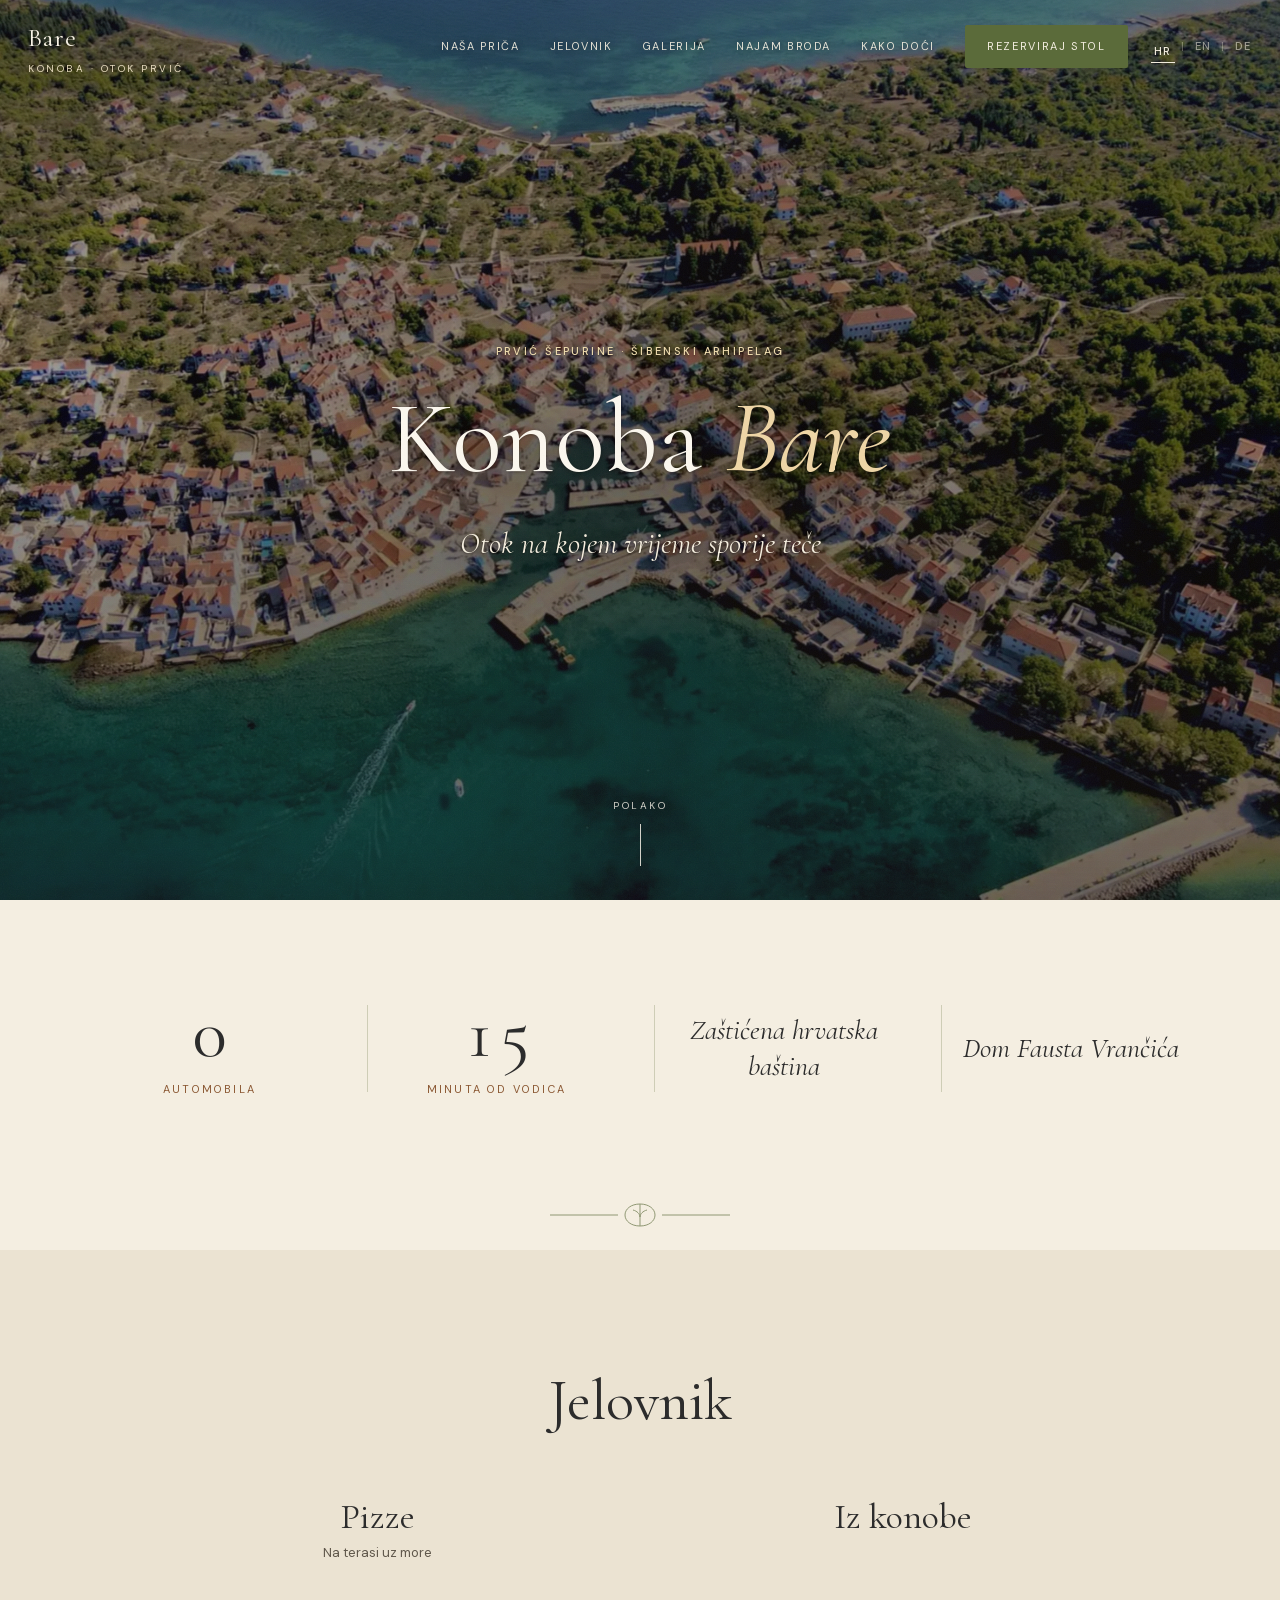
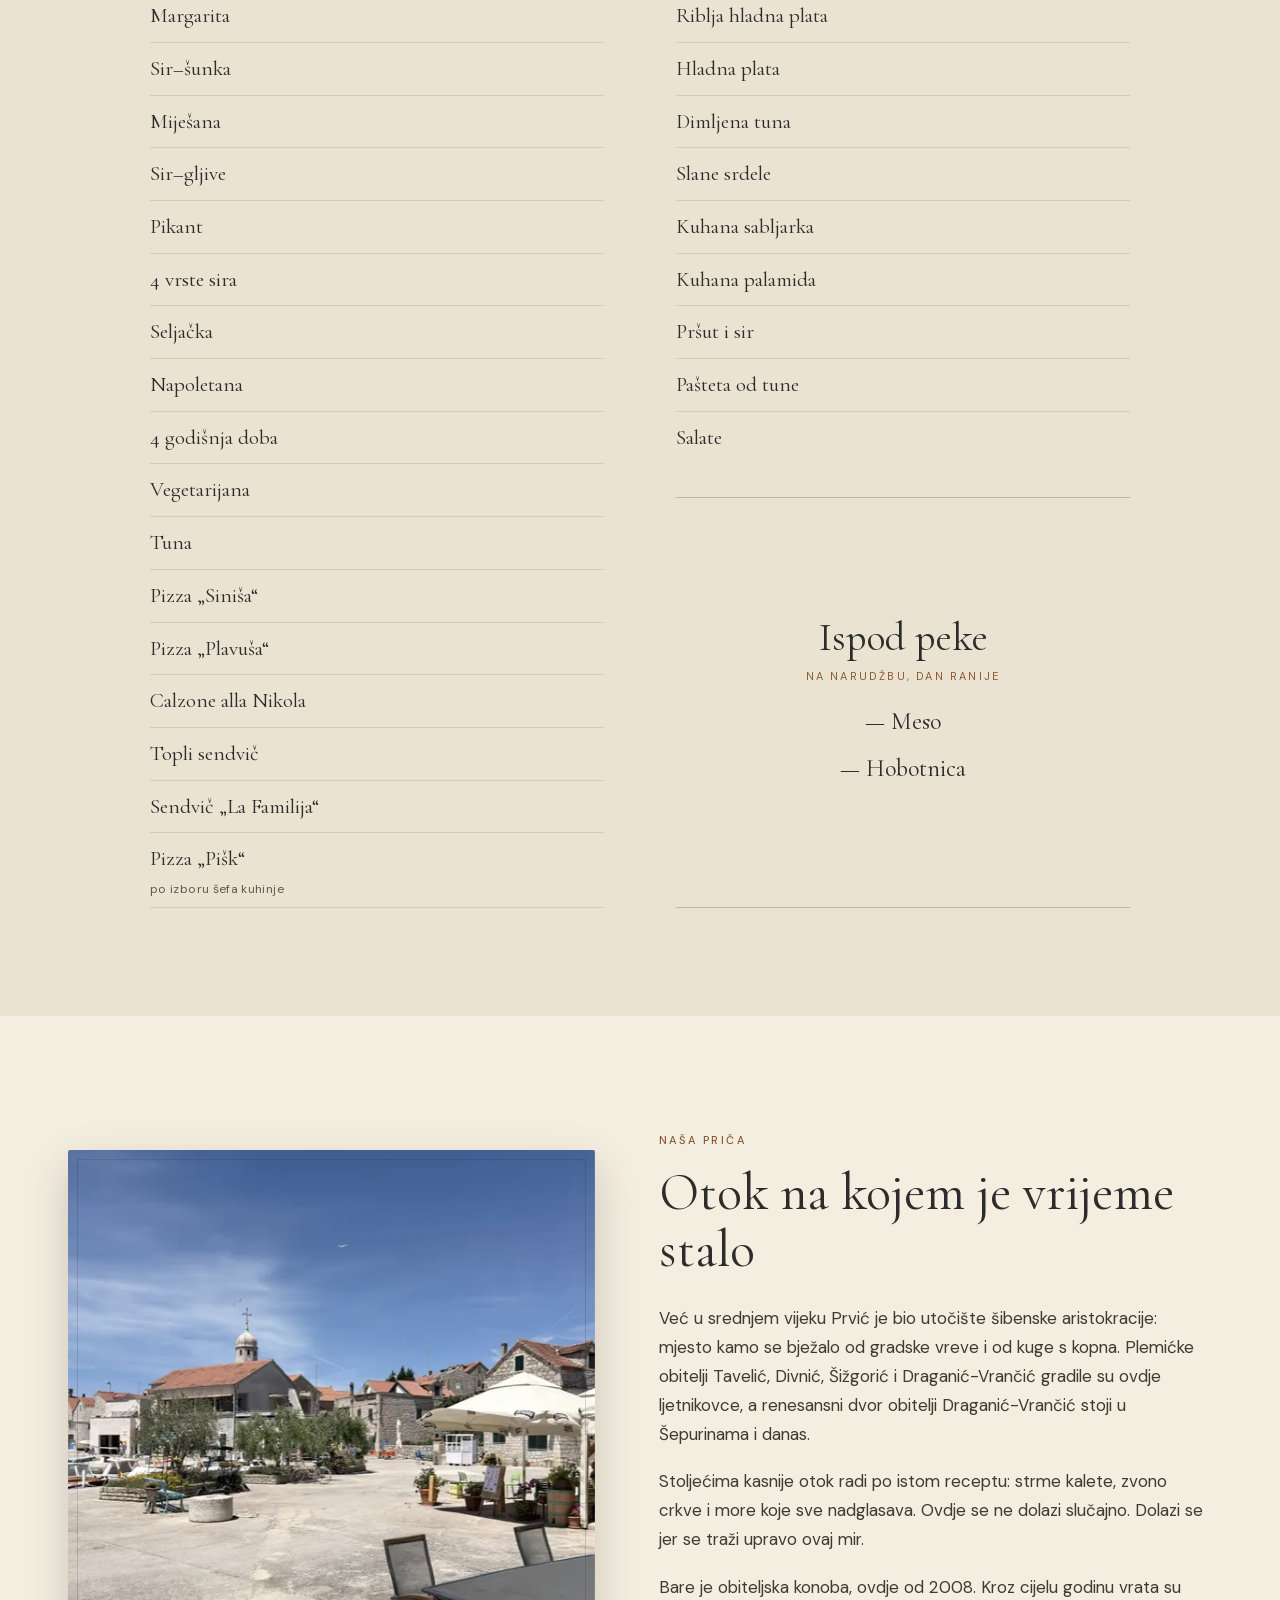
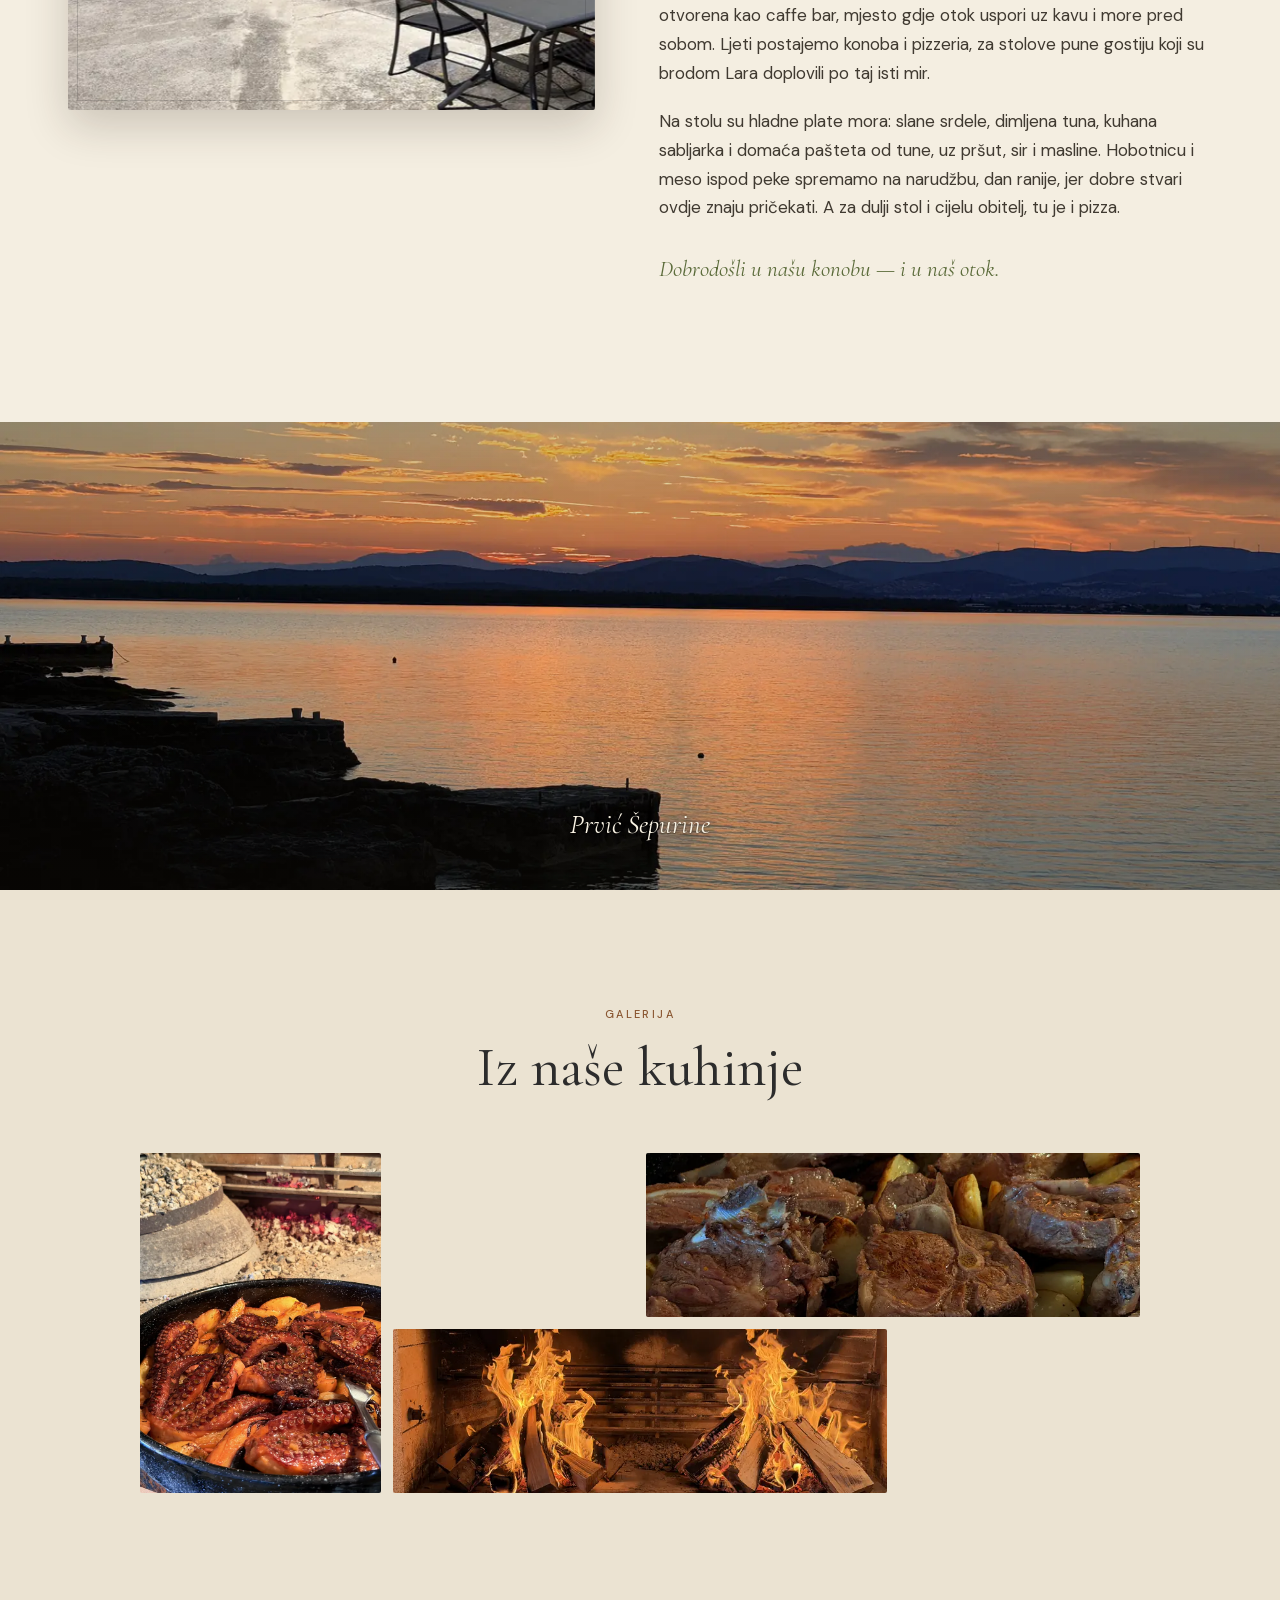
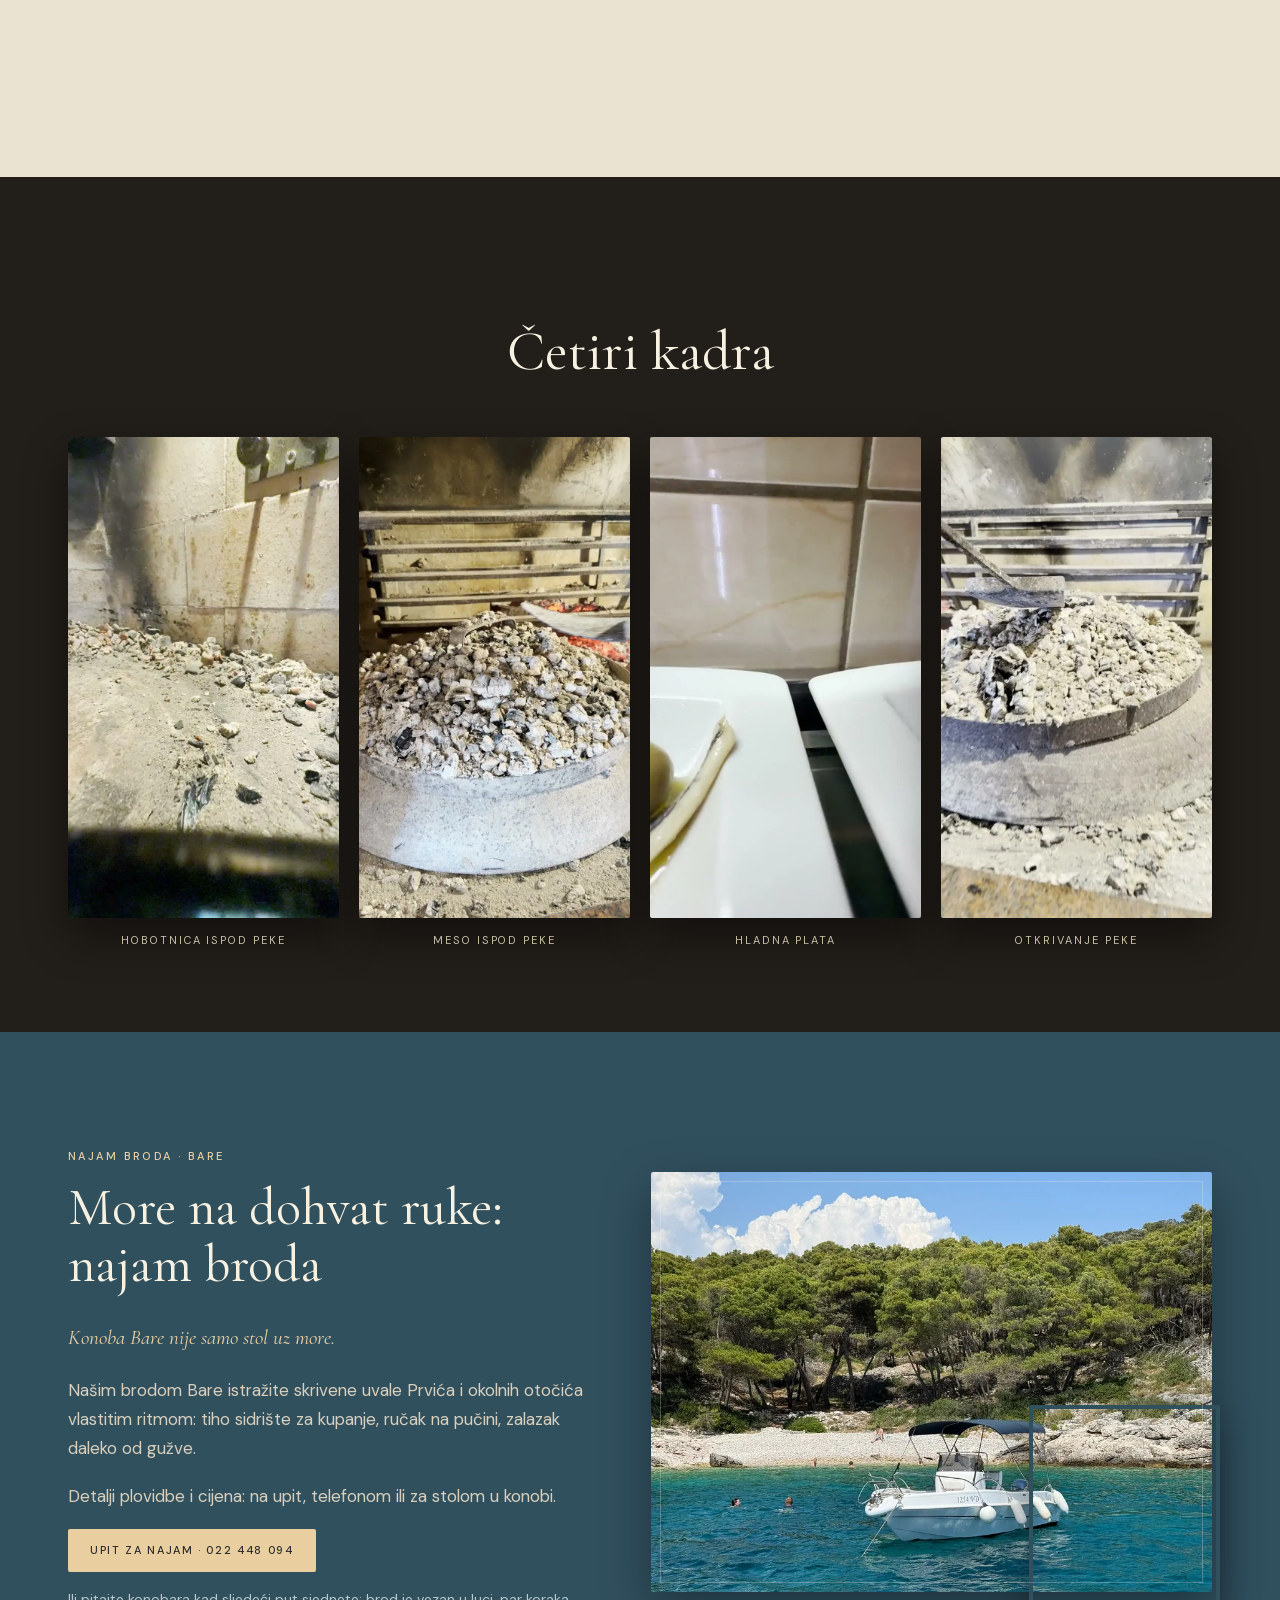
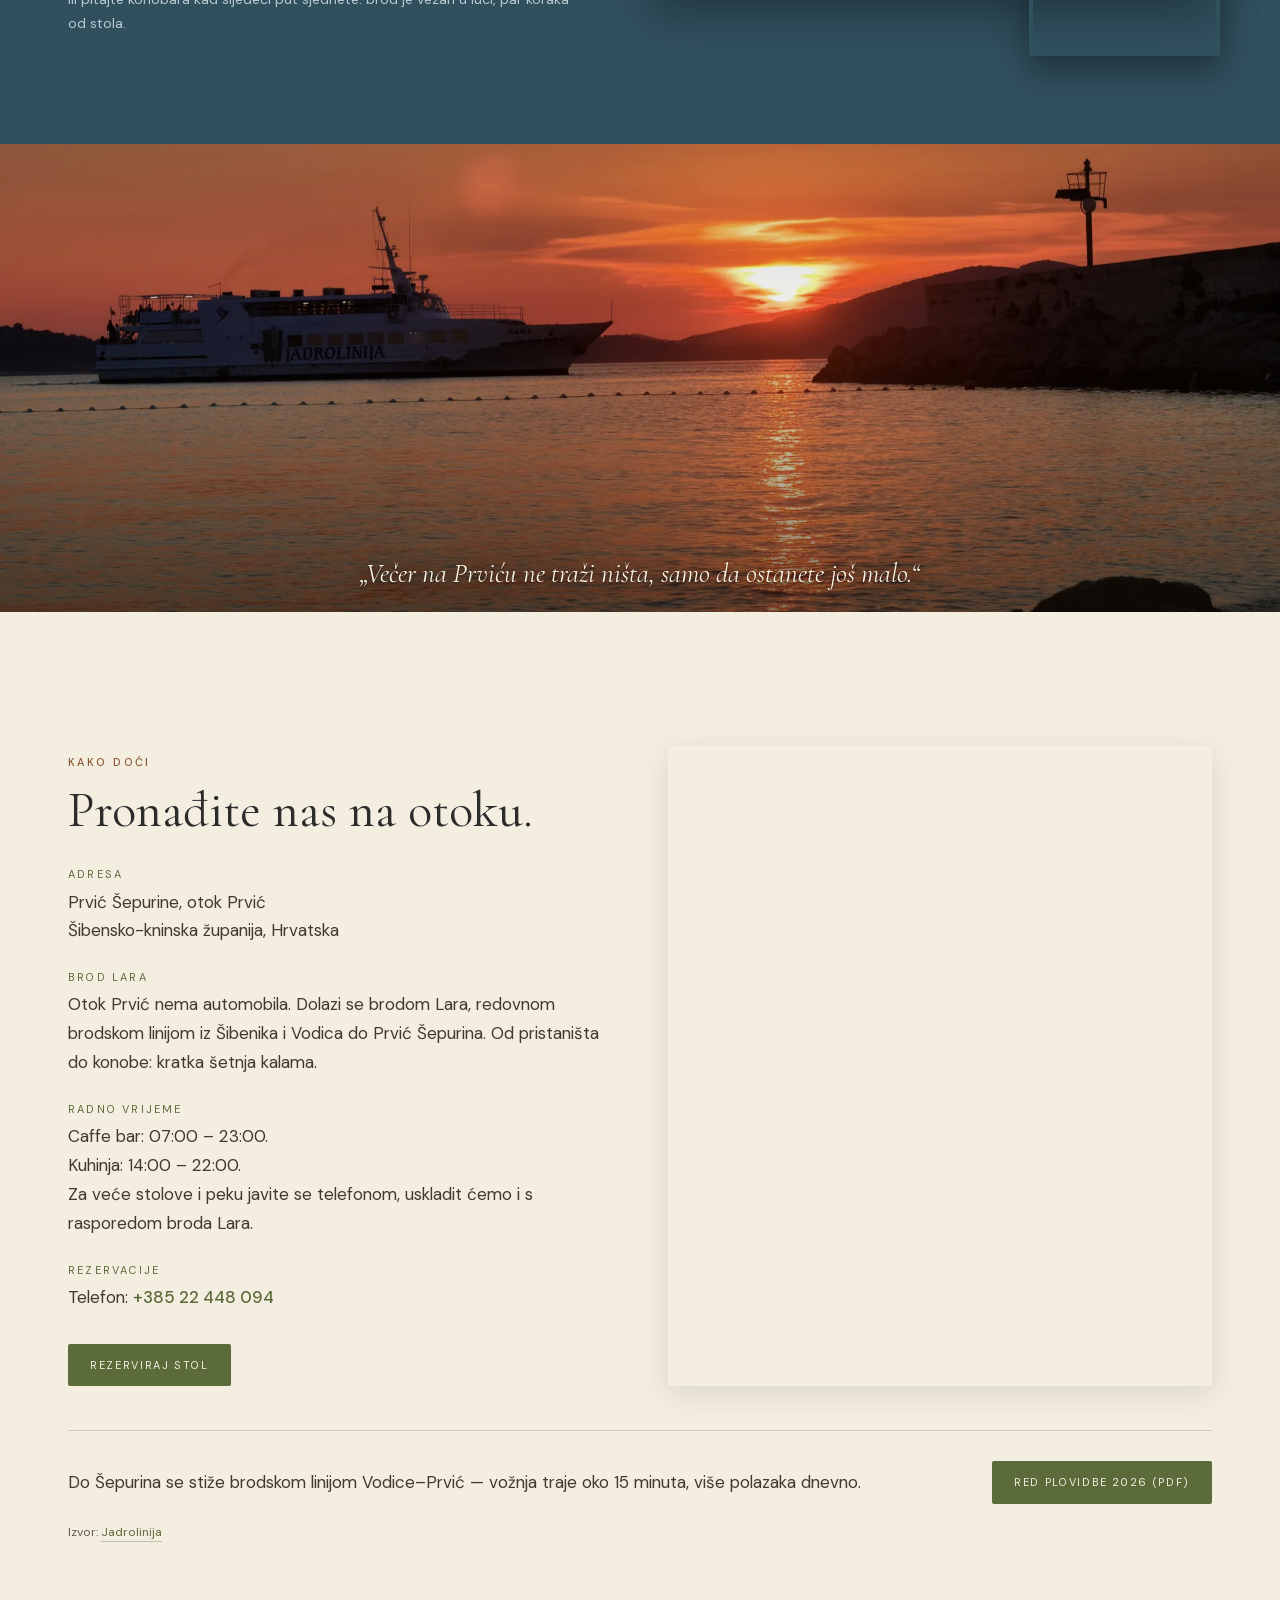
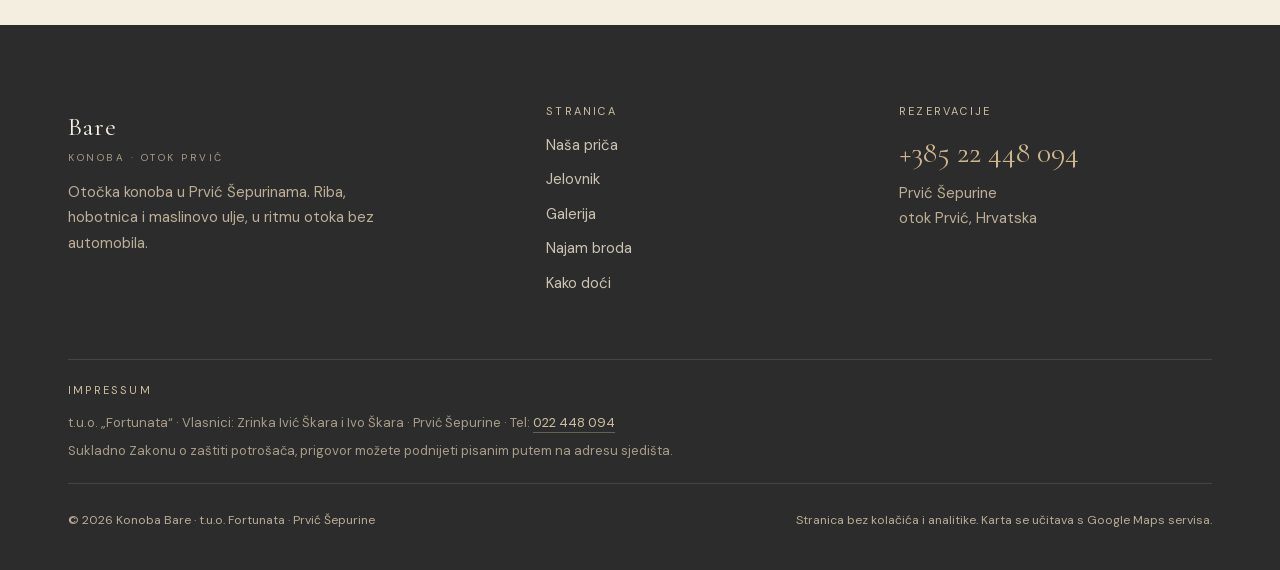
==== commit cca13b7c: "Dodaj pizzu "Pišk", Riblju hladnu platu i Kuhanu palamidu; ažuriraj radno vrijeme (kafić 07-23, kuhi" ====
--- a/index.html
+++ b/index.html
@@ -516,16 +516,19 @@
           <li>Calzone alla Nikola</li>
           <li>Topli sendvič</li>
           <li>Sendvič „La Familija“</li>
+          <li>Pizza „Pišk“<small>po izboru šefa kuhinje</small></li>
         </ul>
       </div>
       <div class="menu-col">
         <h3 class="part-title">Iz konobe</h3>
         <p class="part-note part-note-spacer" aria-hidden="true">&nbsp;</p>
         <ul class="plist">
+          <li>Riblja hladna plata</li>
           <li>Hladna plata</li>
           <li>Dimljena tuna</li>
           <li>Slane srdele</li>
           <li>Kuhana sabljarka</li>
+          <li>Kuhana palamida</li>
           <li>Pršut i sir</li>
           <li>Pašteta od tune</li>
           <li>Salate</li>
@@ -688,8 +691,8 @@
         </div>
         <div class="info-block">
           <h3>Radno vrijeme</h3>
-          <!-- radno vrijeme potvrdio klijent 2026-07-06: caffe bar cijeli dan, kuhinja 14–23 -->
-          <p data-words>Caffe bar: otvoren cijeli dan.<br/>Kuhinja: 14:00 – 23:00.<br/>Za veće stolove i peku javite se telefonom, uskladit ćemo i s rasporedom broda Lara.</p>
+          <!-- radno vrijeme ažurirano 2026-07-08: caffe bar 07-23, kuhinja 14-22 -->
+          <p data-words>Caffe bar: 07:00 – 23:00.<br/>Kuhinja: 14:00 – 22:00.<br/>Za veće stolove i peku javite se telefonom, uskladit ćemo i s rasporedom broda Lara.</p>
         </div>
         <div class="info-block">
           <h3>Rezervacije</h3>
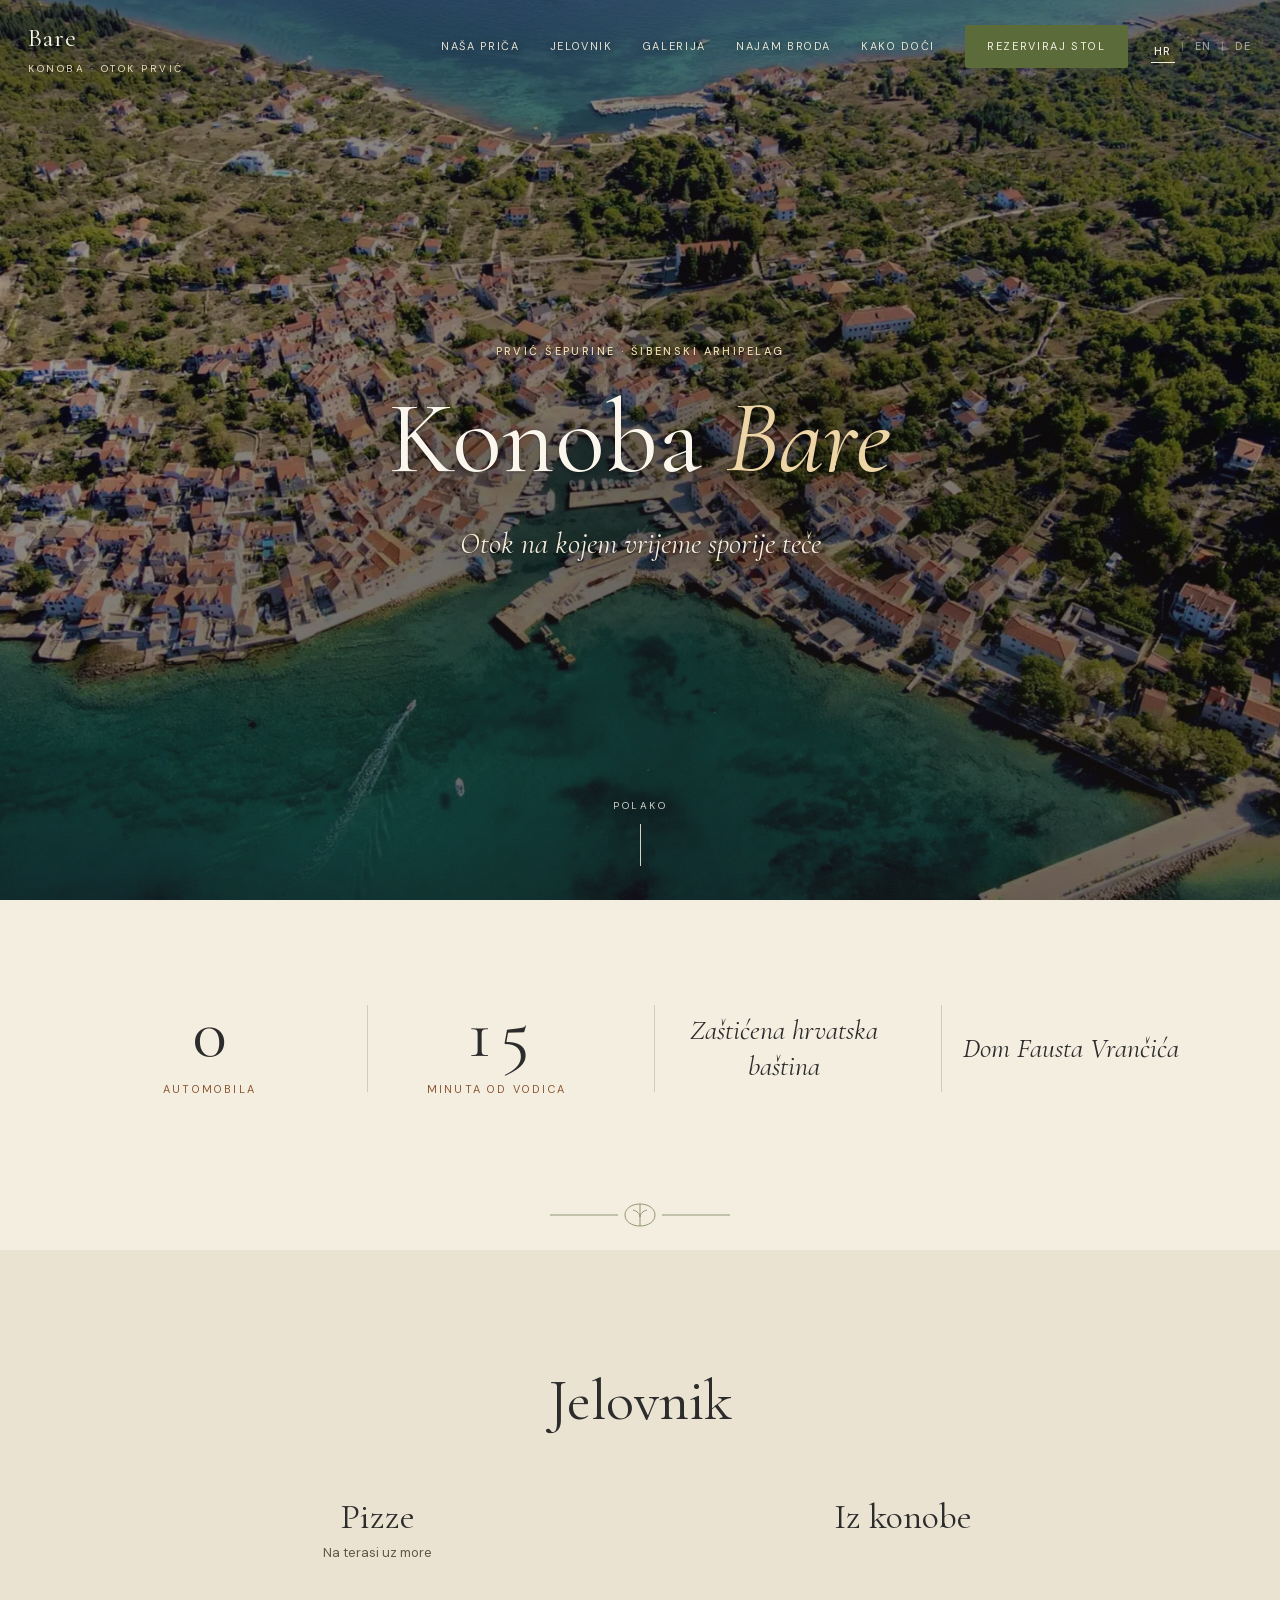
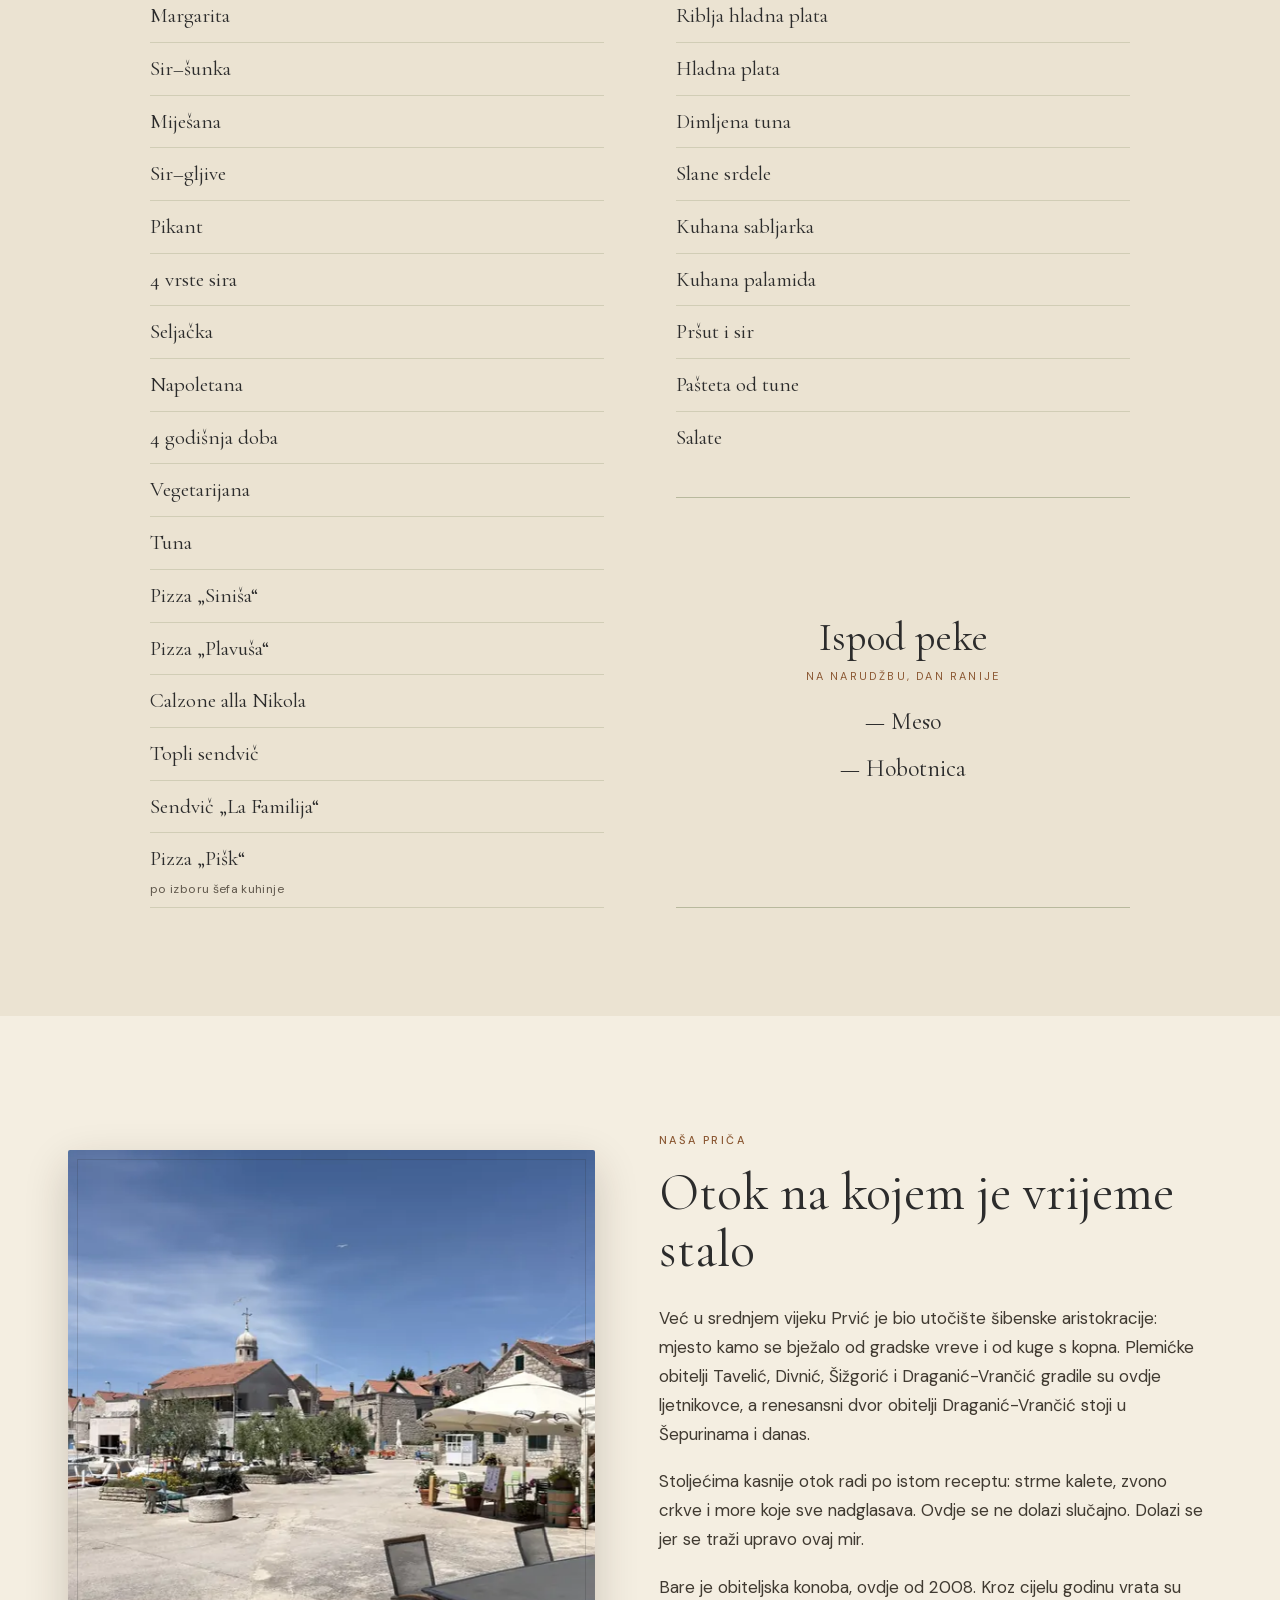
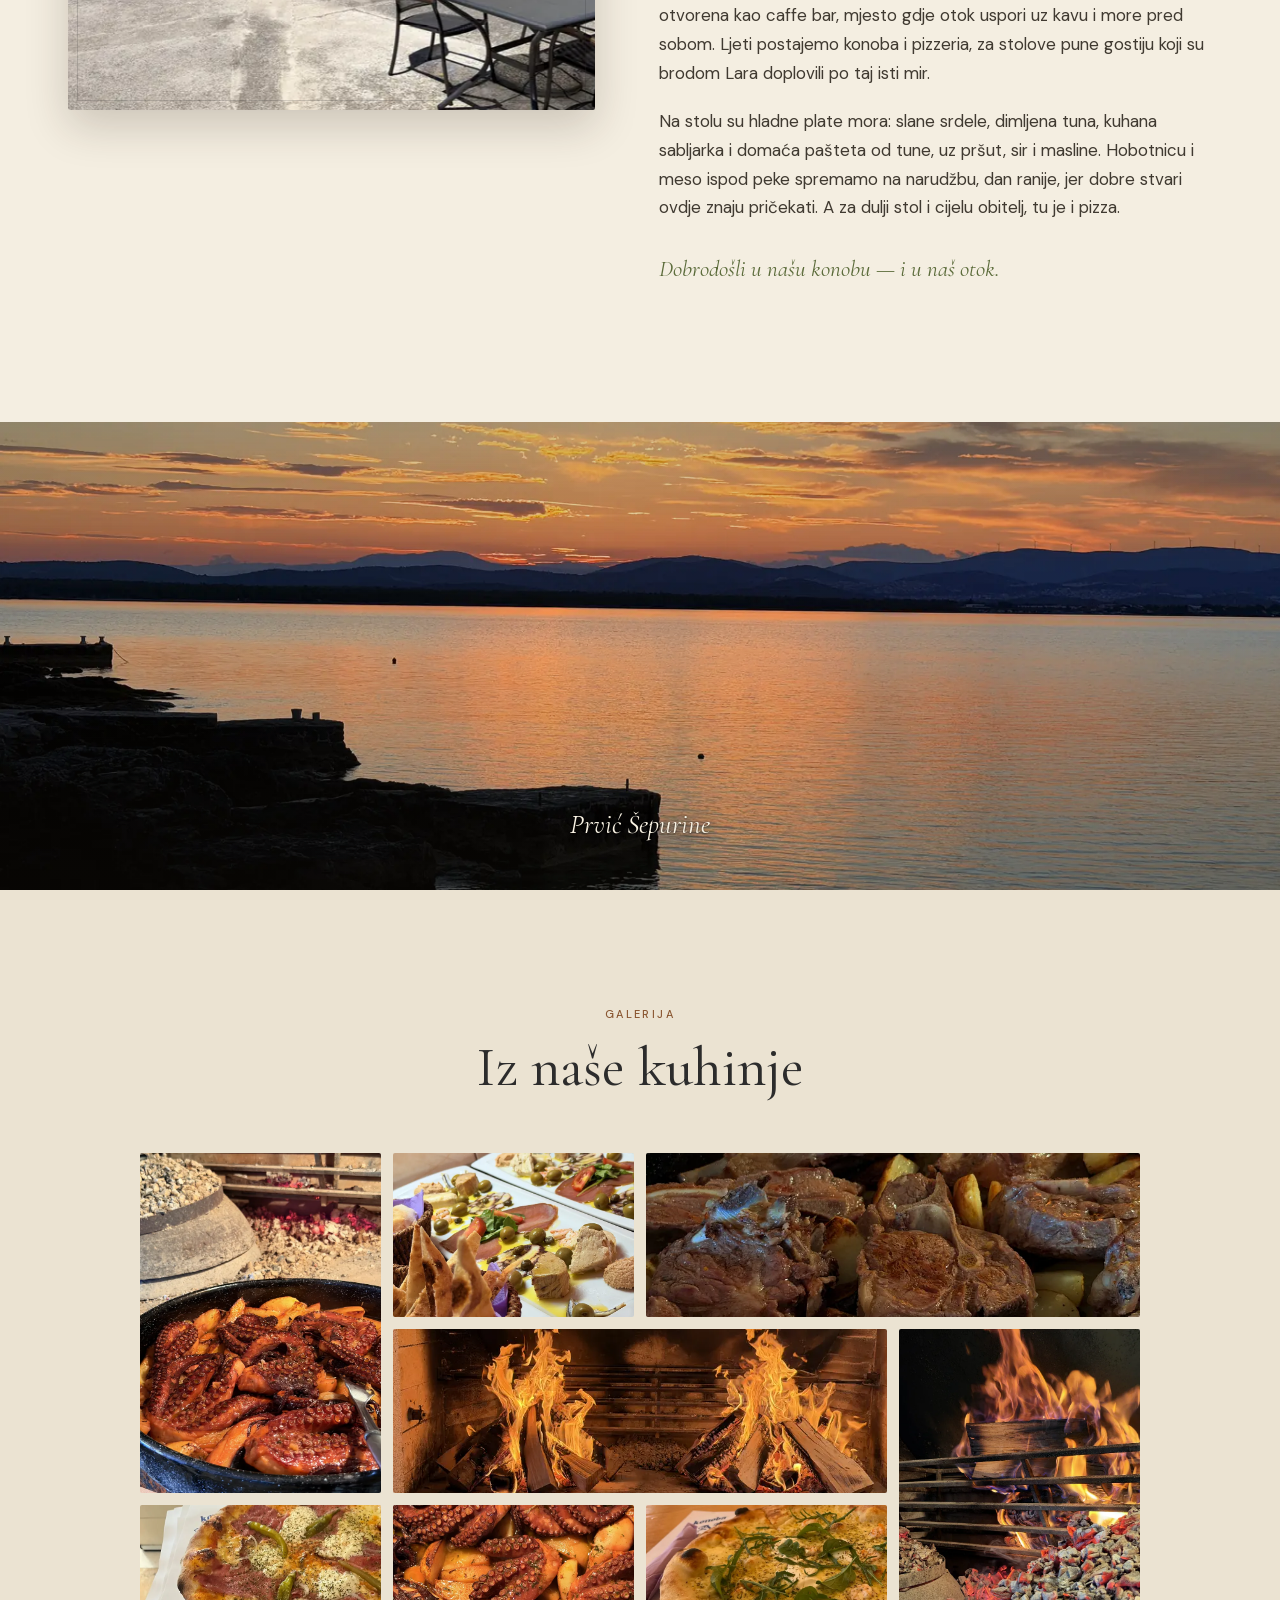
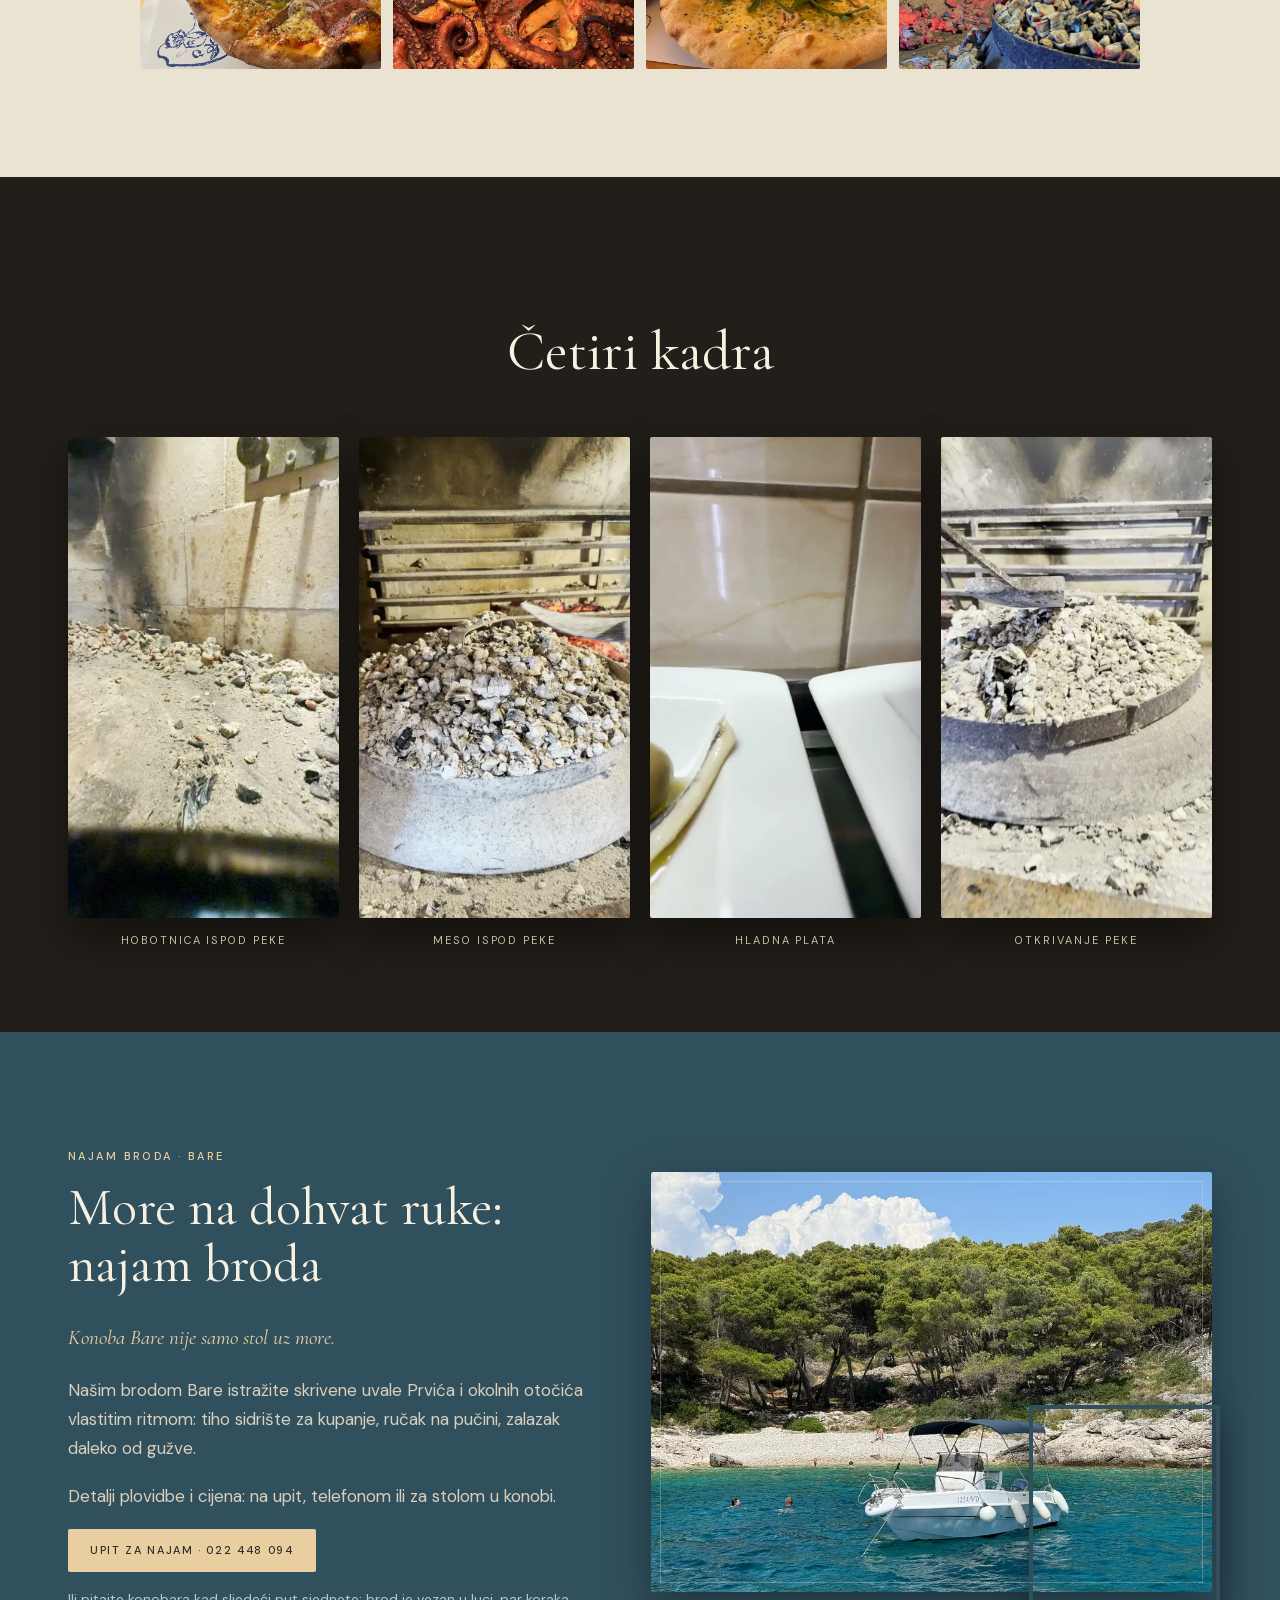
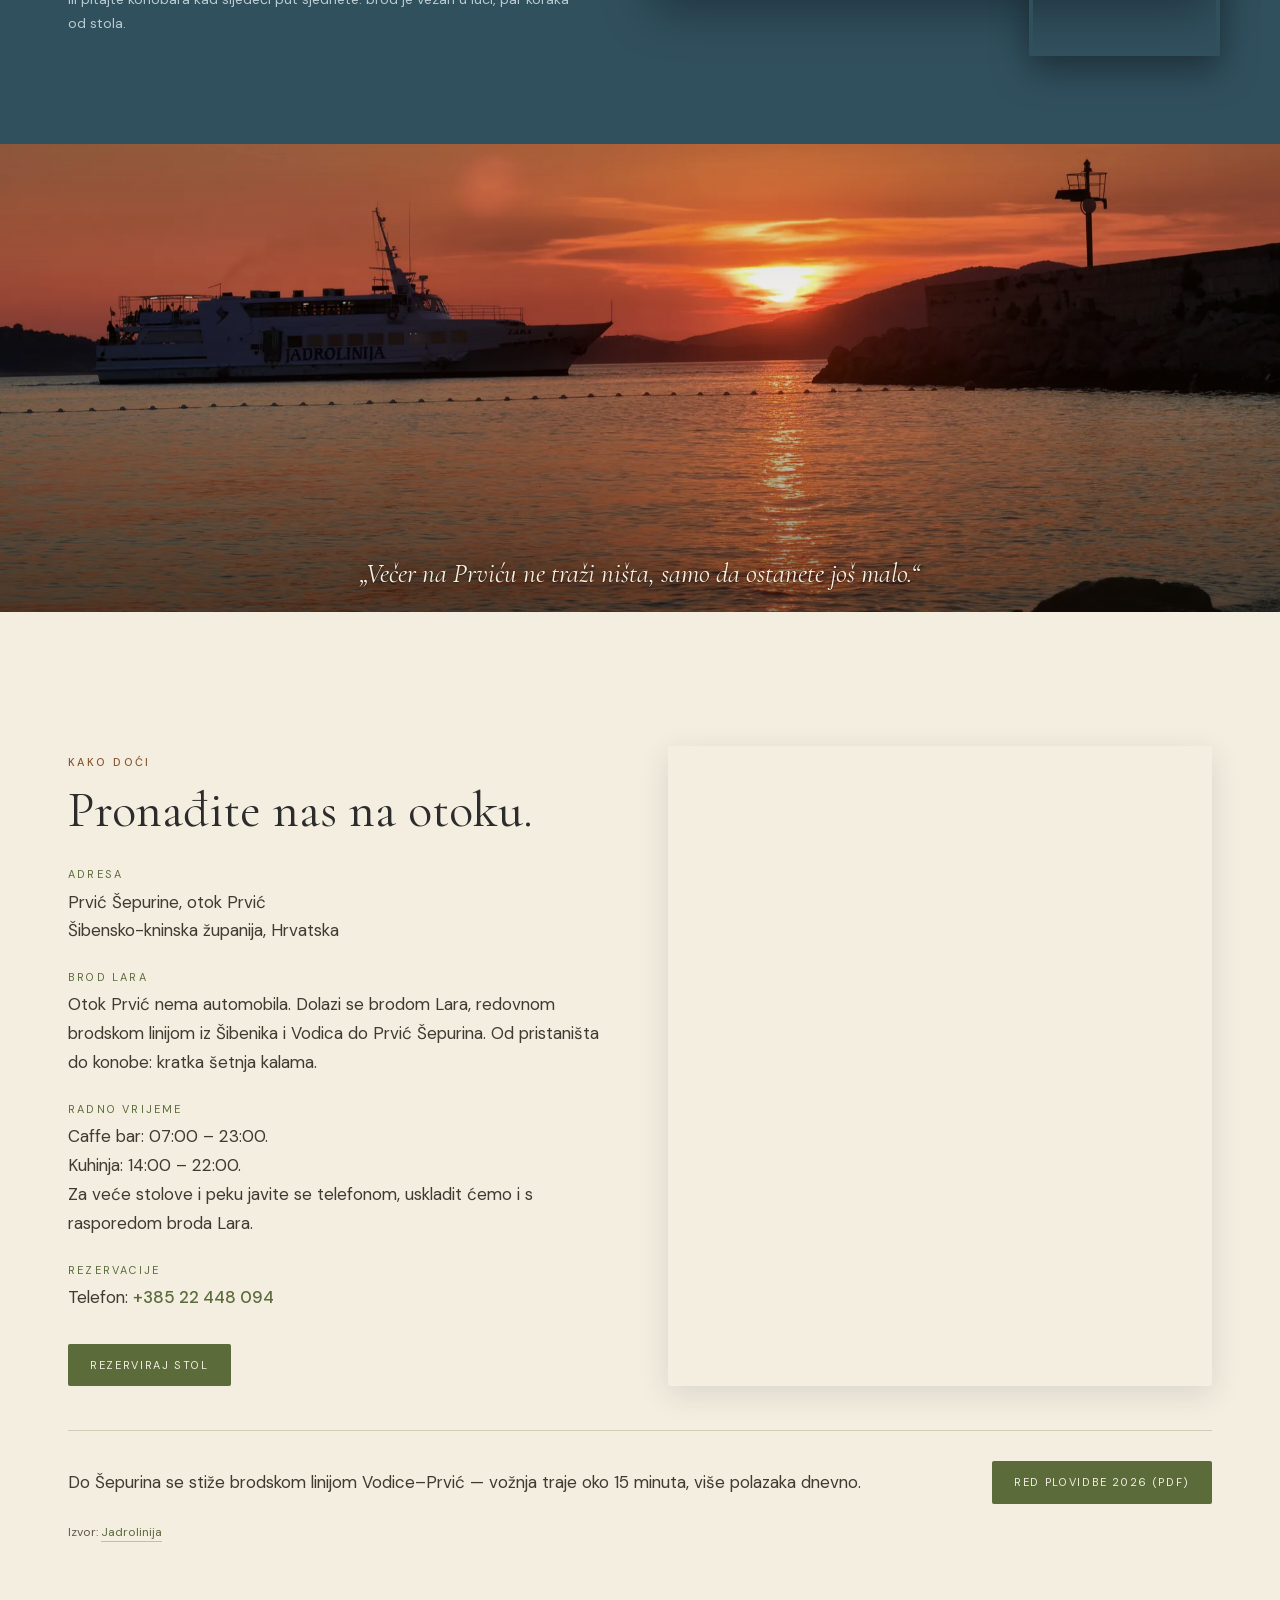
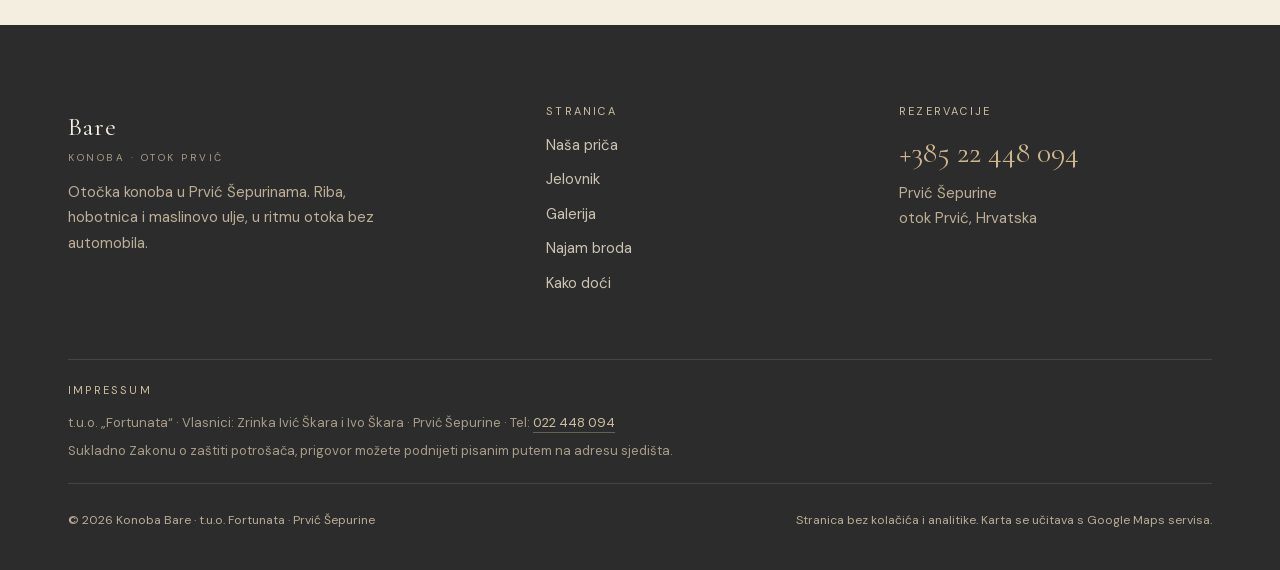
==== commit e06e24e0: "Fix: canonical/og:url/hreflang/JSON-LD pokazivali na staru GitHub Pages adresu umjesto konobabare.hr" ====
--- a/index.html
+++ b/index.html
@@ -5,19 +5,19 @@
 <meta name="viewport" content="width=device-width, initial-scale=1.0" />
 <title>Konoba Bare — Prvić Šepurine | Otok Prvić</title>
 <meta name="description" content="Konoba Bare na otoku Prviću, u Prvić Šepurinama. Otočka dalmatinska kuhinja: hladne plate mora, hobotnica ispod peke, pizza s terase uz more. Brod Bare za uvale Prvića, na upit." />
-<link rel="canonical" href="https://artme-nx.github.io/konoba-bare-v5/" />
+<link rel="canonical" href="https://konobabare.hr/" />
 <link rel="icon" href="data:image/svg+xml,%3Csvg xmlns='http://www.w3.org/2000/svg' viewBox='0 0 64 64'%3E%3Crect width='64' height='64' rx='8' fill='%235B6B3A'/%3E%3Ctext x='32' y='44' text-anchor='middle' font-family='Georgia,serif' font-size='36' fill='%23F4EEE1'%3EB%3C/text%3E%3C/svg%3E" />
 <meta property="og:type" content="website" />
 <meta property="og:title" content="Konoba Bare — Prvić Šepurine, otok Prvić" />
 <meta property="og:description" content="Otočka dalmatinska konoba u Prvić Šepurinama: hladne plate mora, peka na narudžbu, pizza uz more. Brod Bare za skrivene uvale, na upit." />
-<meta property="og:image" content="https://artme-nx.github.io/konoba-bare-v5/hero.jpg" />
-<meta property="og:url" content="https://artme-nx.github.io/konoba-bare-v5/" />
+<meta property="og:image" content="https://konobabare.hr/hero.jpg" />
+<meta property="og:url" content="https://konobabare.hr/" />
 <meta property="og:locale" content="hr_HR" />
 <!-- hreflang: HR korijen + /en/ + /de/ (x-default = HR) -->
-<link rel="alternate" hreflang="hr" href="https://artme-nx.github.io/konoba-bare-v5/" />
-<link rel="alternate" hreflang="en" href="https://artme-nx.github.io/konoba-bare-v5/en/" />
-<link rel="alternate" hreflang="de" href="https://artme-nx.github.io/konoba-bare-v5/de/" />
-<link rel="alternate" hreflang="x-default" href="https://artme-nx.github.io/konoba-bare-v5/" />
+<link rel="alternate" hreflang="hr" href="https://konobabare.hr/" />
+<link rel="alternate" hreflang="en" href="https://konobabare.hr/en/" />
+<link rel="alternate" hreflang="de" href="https://konobabare.hr/de/" />
+<link rel="alternate" hreflang="x-default" href="https://konobabare.hr/" />
 <!-- Fontovi: self-host (GDPR) — bez runtime poziva prema Google Fonts servisu -->
 <link rel="preload" href="assets/fonts/cormorant-garamond-normal-latin.woff2" as="font" type="font/woff2" crossorigin />
 <link rel="preload" href="assets/fonts/cormorant-garamond-normal-latin-ext.woff2" as="font" type="font/woff2" crossorigin />
@@ -32,8 +32,8 @@
   "@context": "https://schema.org",
   "@type": "Restaurant",
   "name": "Konoba Bare",
-  "url": "https://artme-nx.github.io/konoba-bare-v5/",
-  "image": "https://artme-nx.github.io/konoba-bare-v5/hero.jpg",
+  "url": "https://konobabare.hr/",
+  "image": "https://konobabare.hr/hero.jpg",
   "telephone": "+385 22 448 094",
   "servesCuisine": ["Dalmatinska", "Mediteranska"],
   "address": {
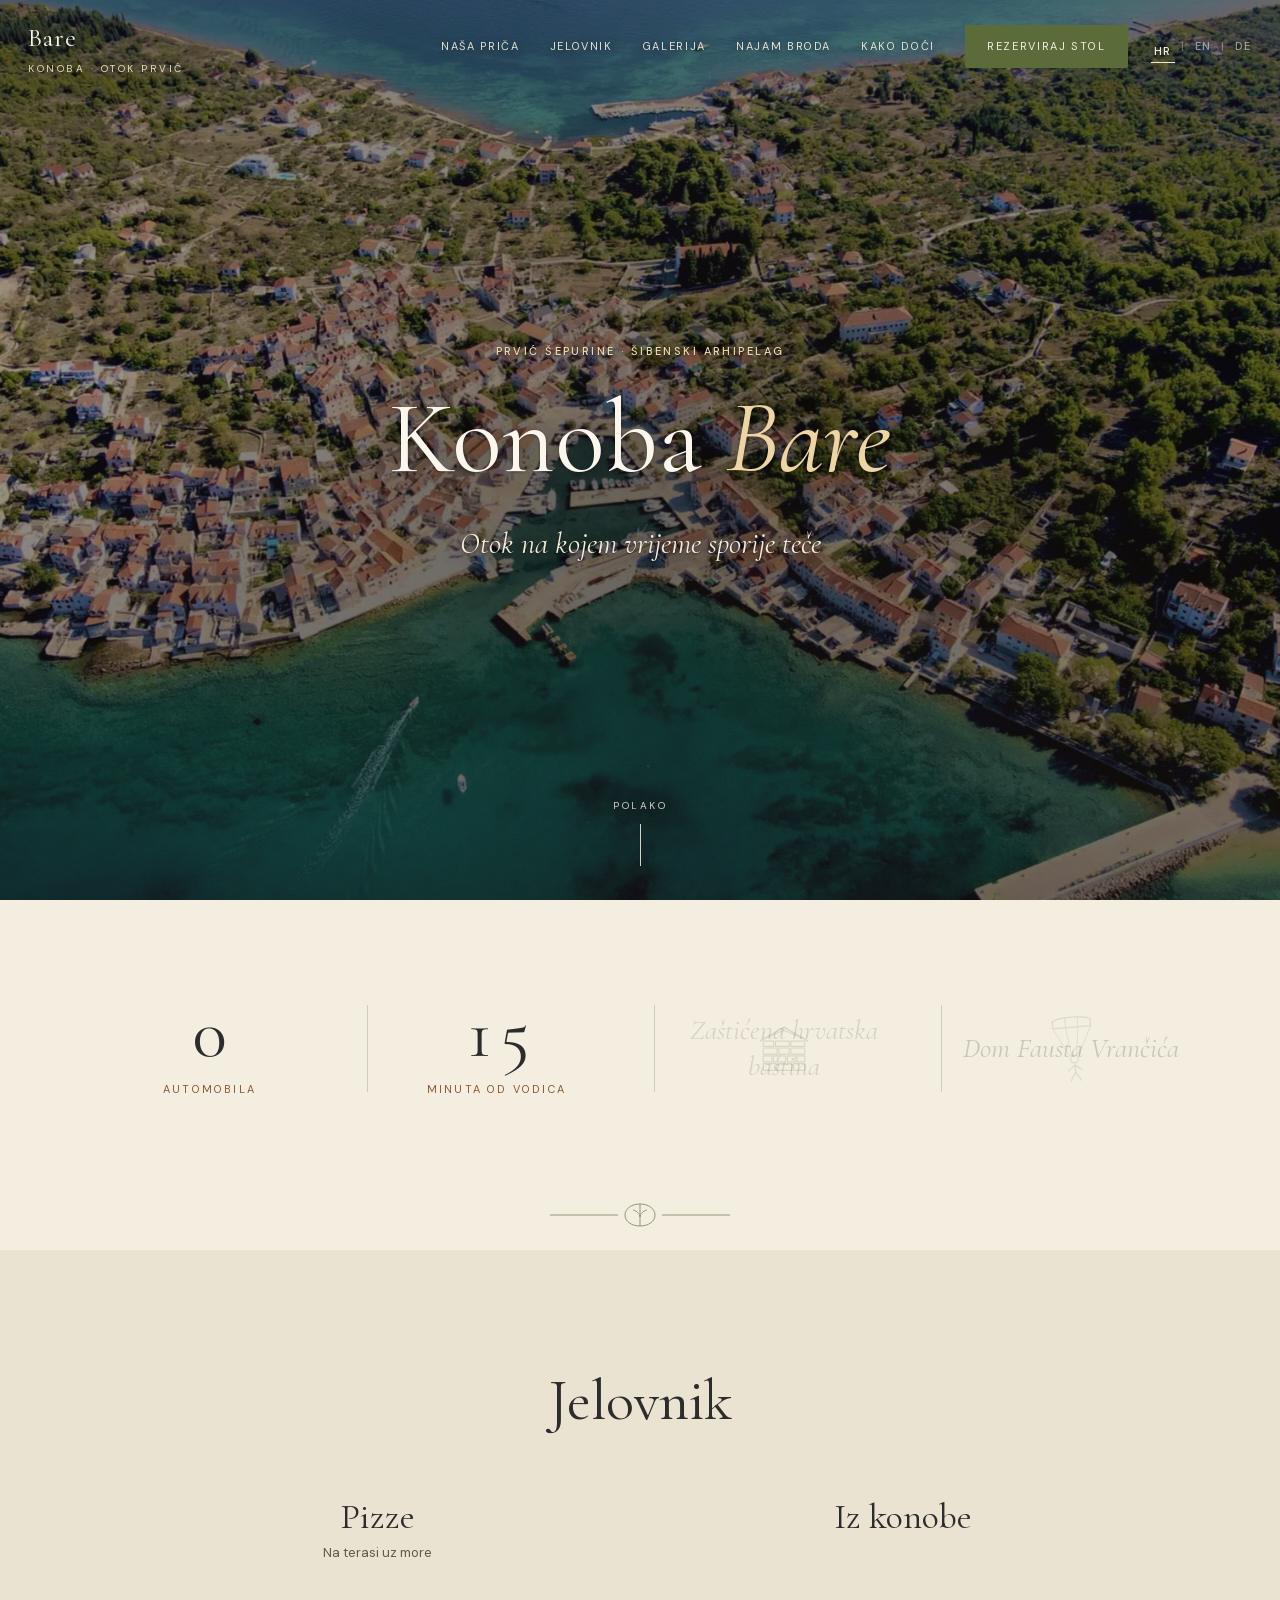
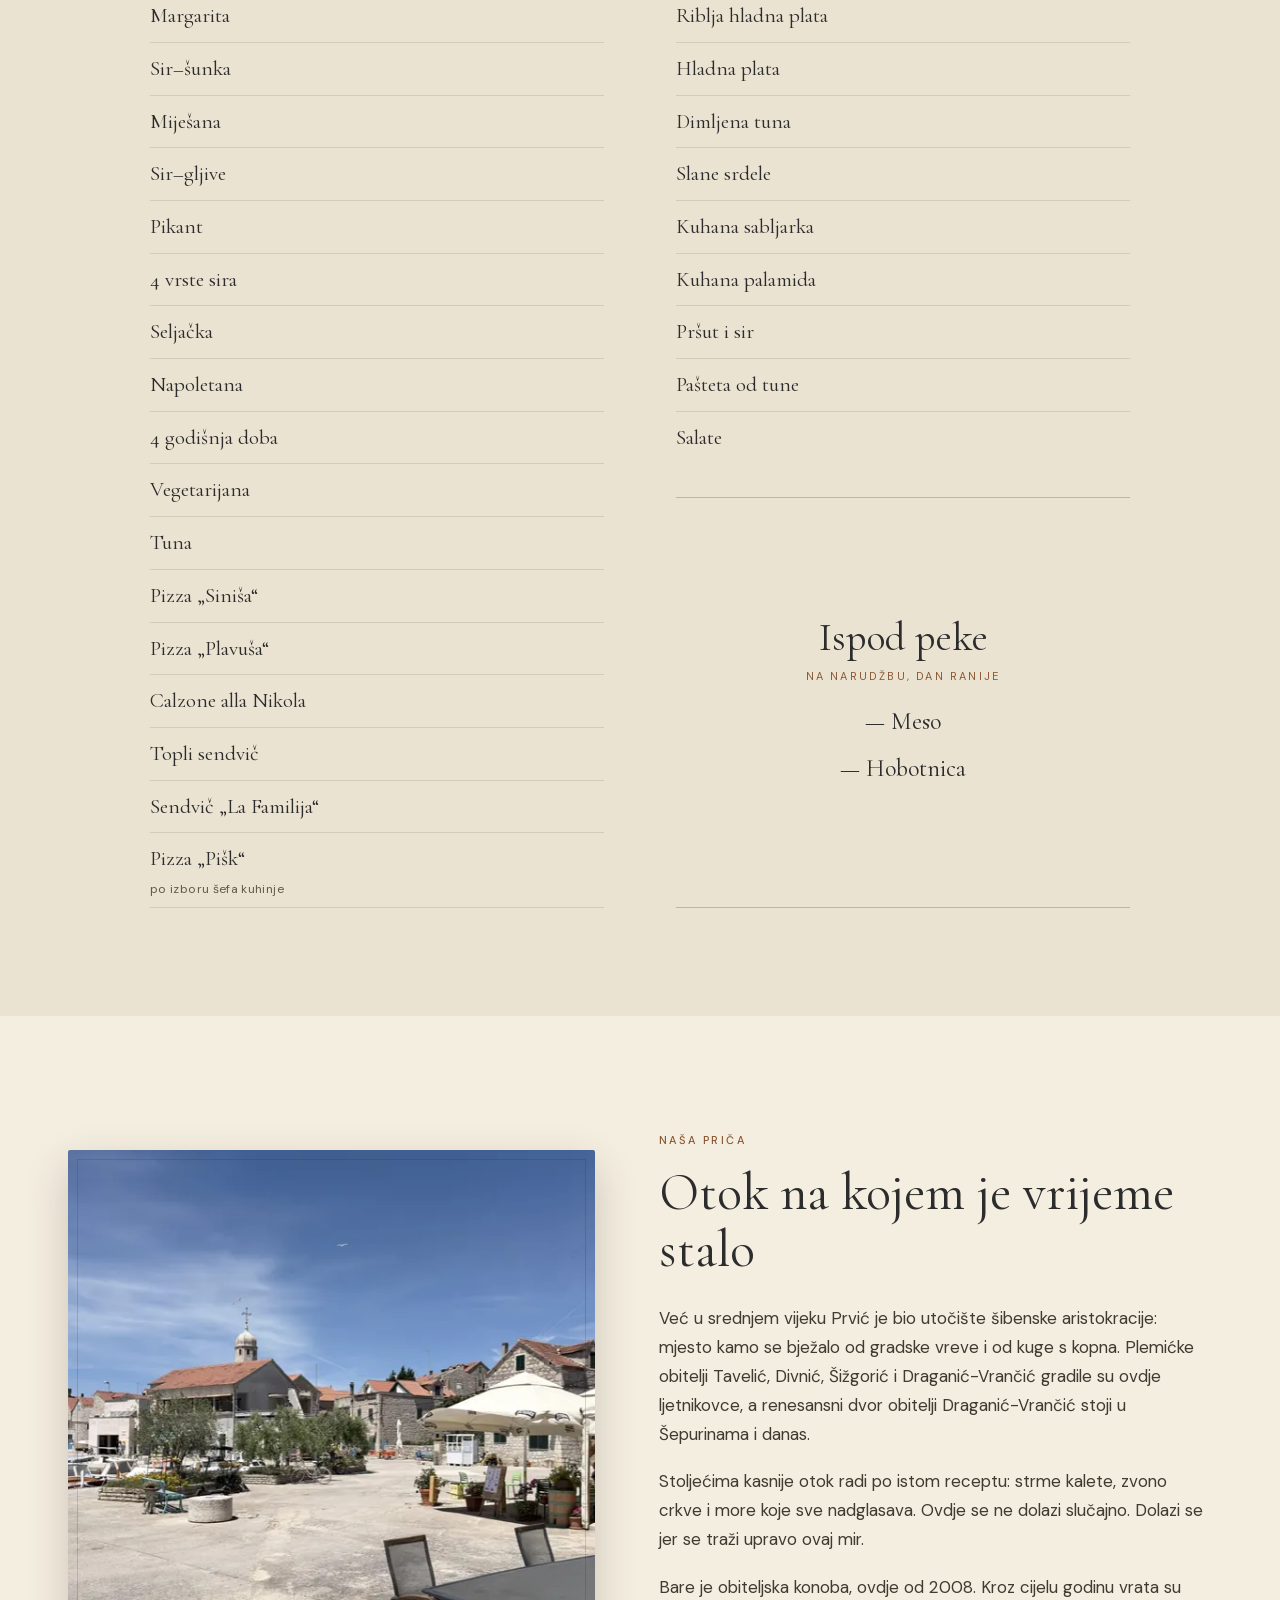
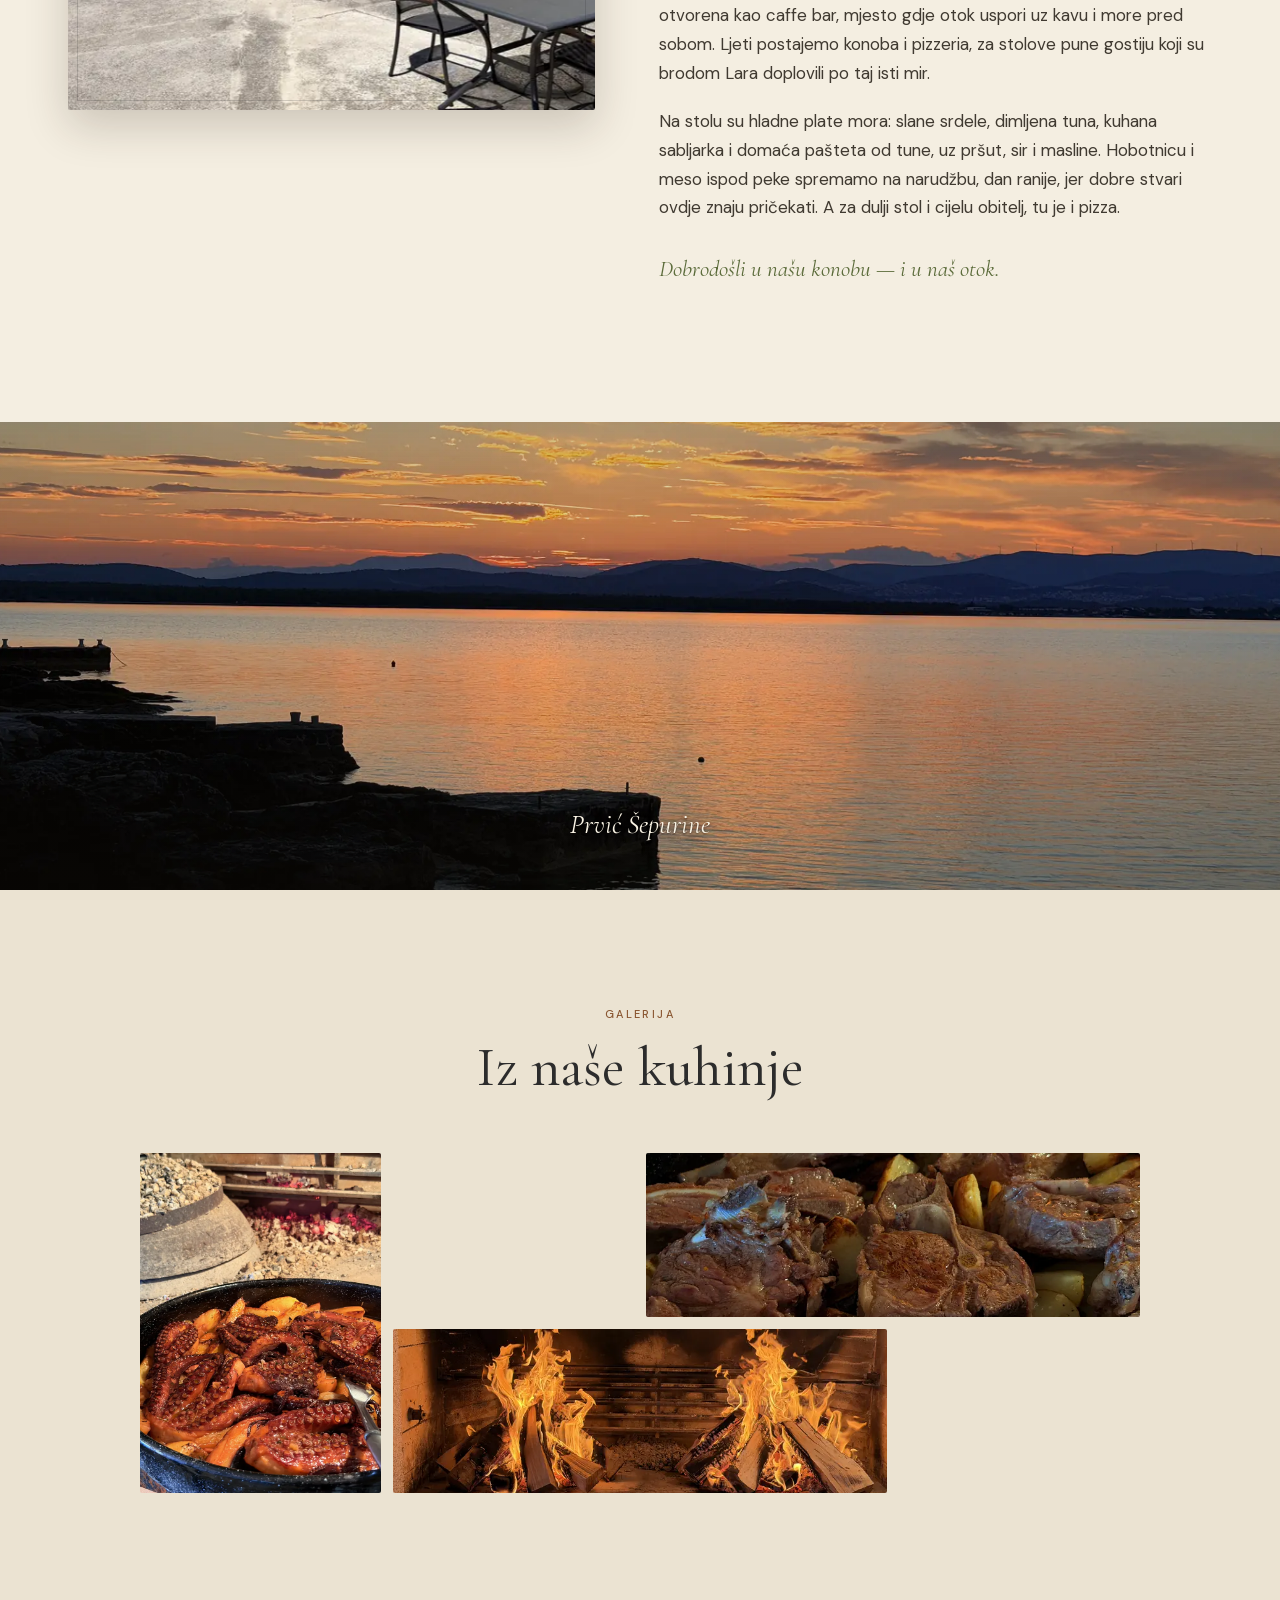
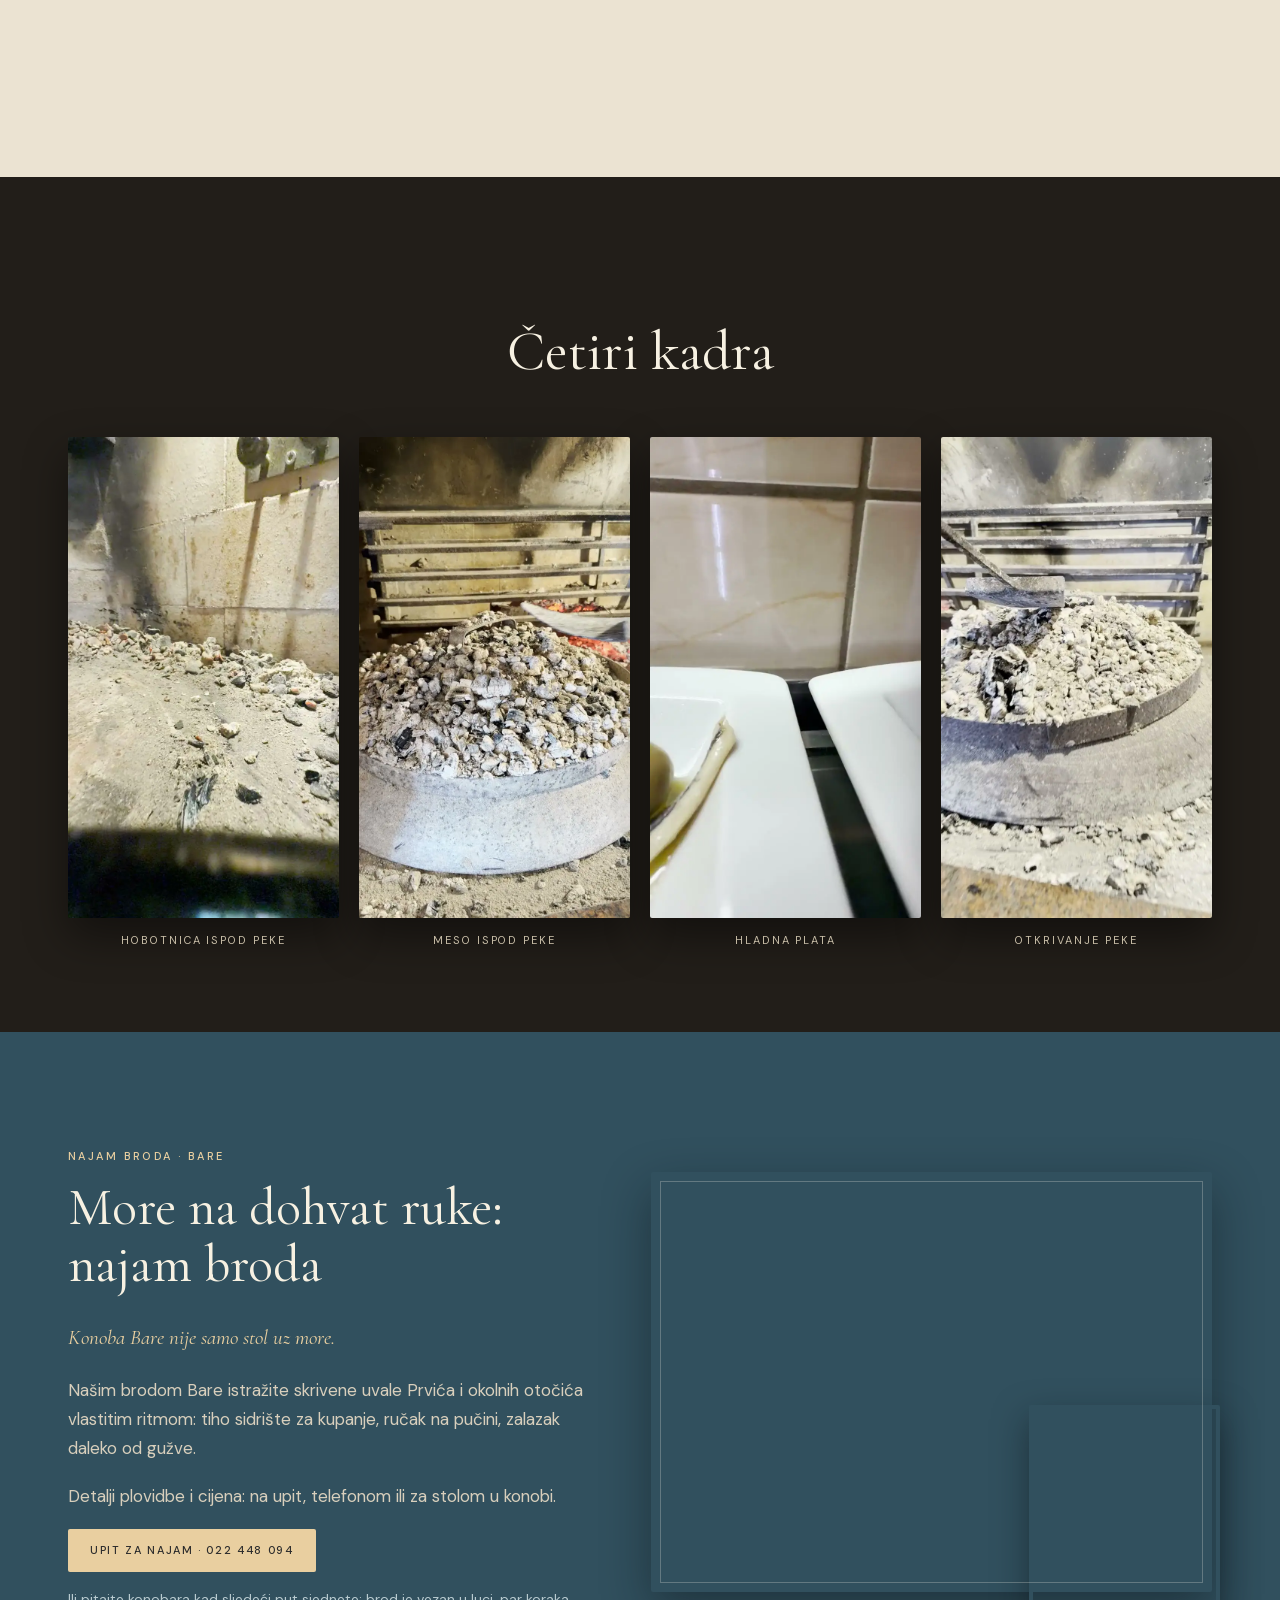
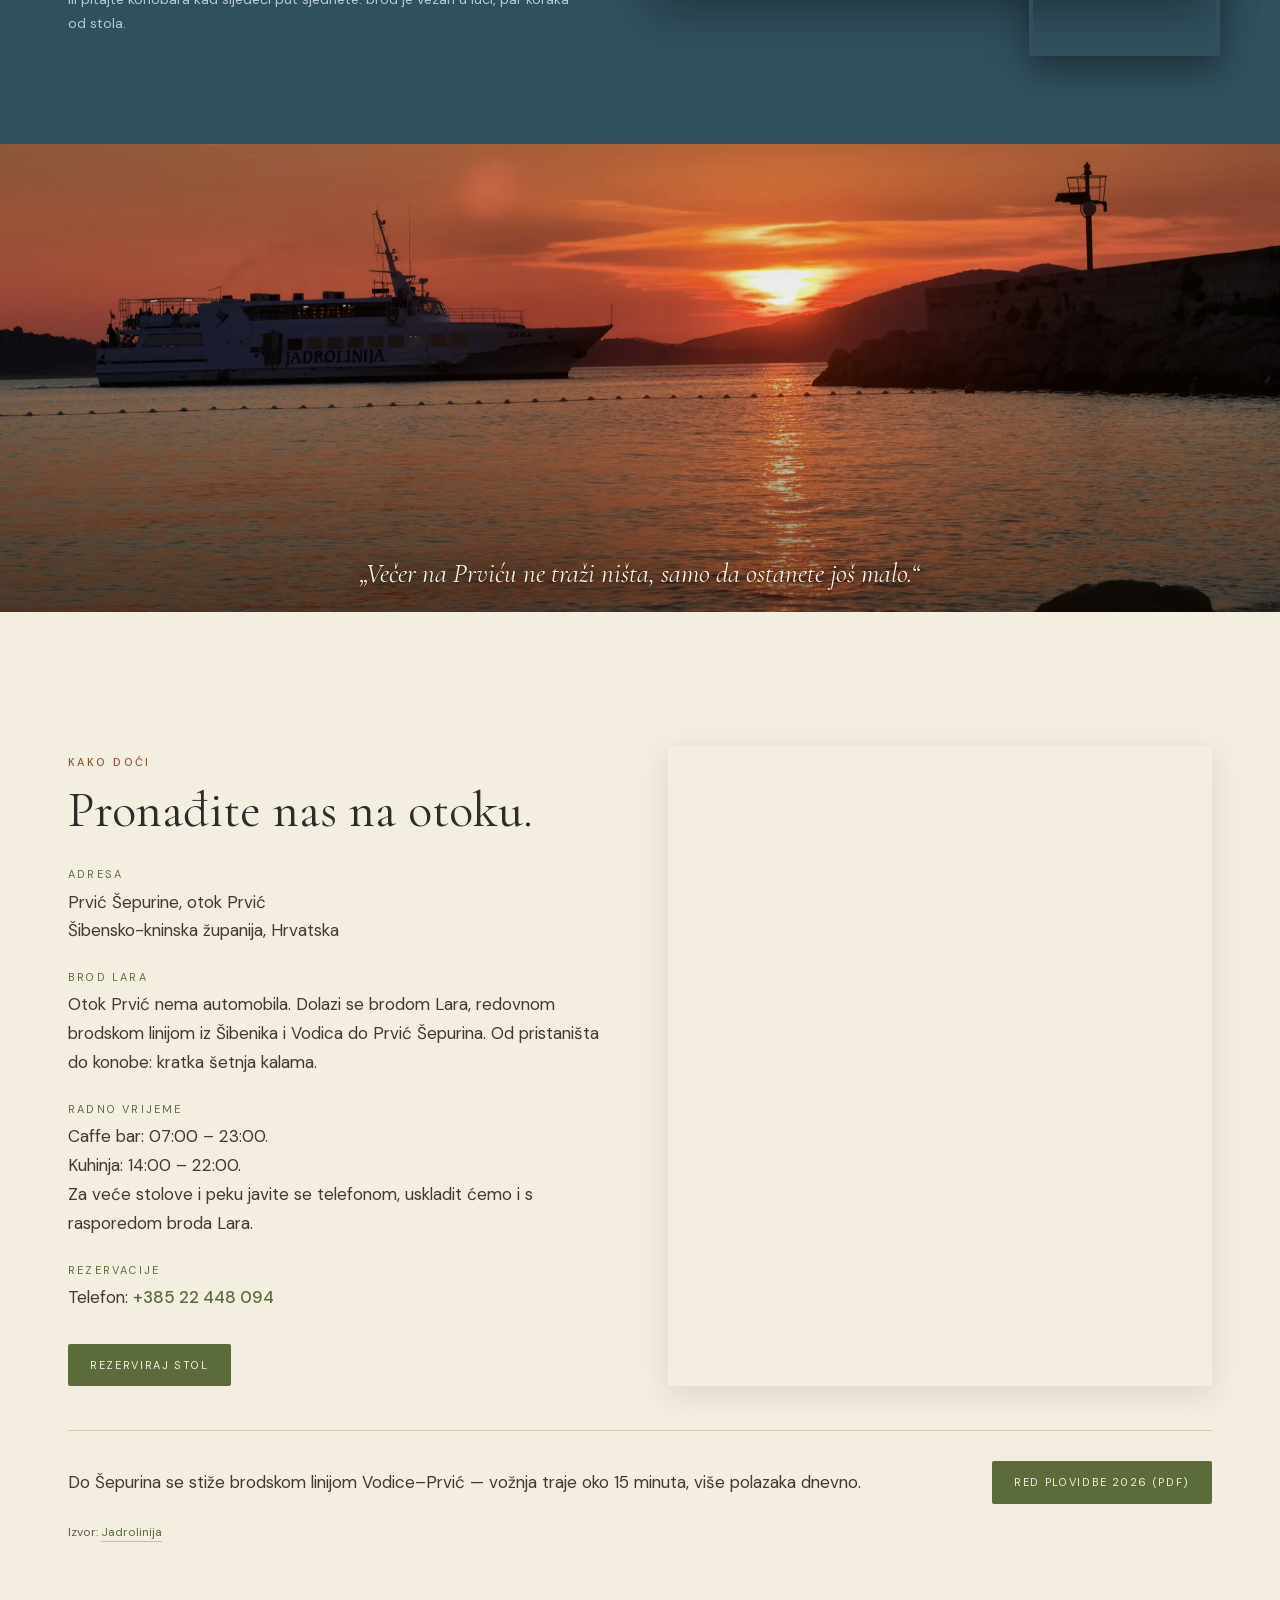
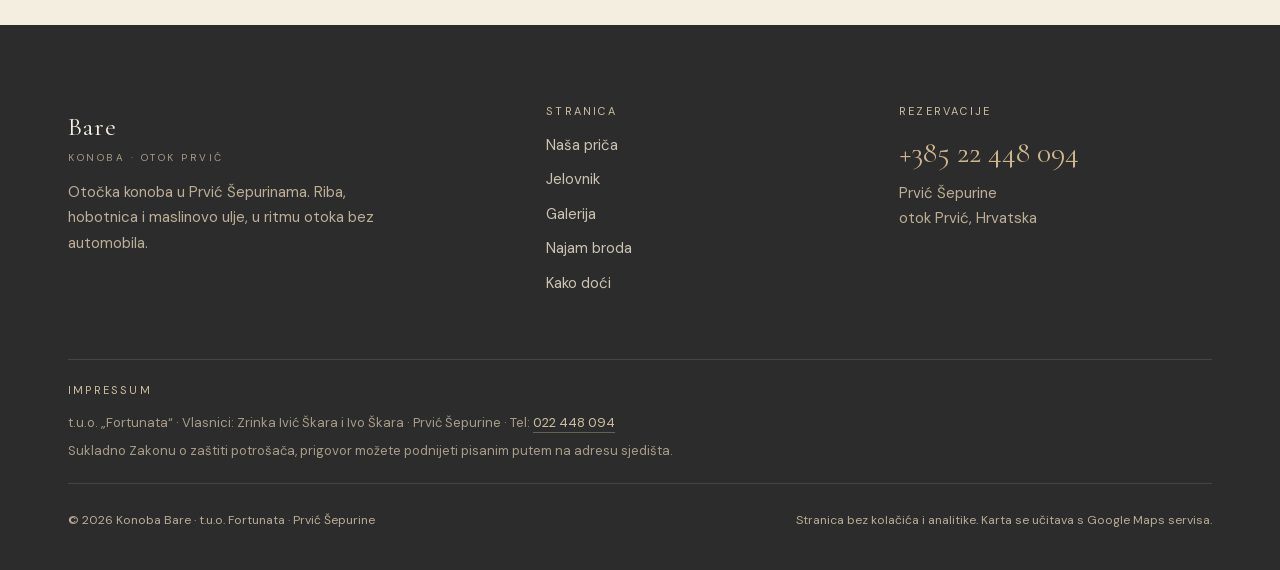
==== commit c0a7a48c: "SEO: pokrij i dijakritičke i bez-dijakritičke varijante (Prvić/Prvic, Šepurine/Sepurine) Dodan meta " ====
--- a/index.html
+++ b/index.html
@@ -5,6 +5,7 @@
 <meta name="viewport" content="width=device-width, initial-scale=1.0" />
 <title>Konoba Bare — Prvić Šepurine | Otok Prvić</title>
 <meta name="description" content="Konoba Bare na otoku Prviću, u Prvić Šepurinama. Otočka dalmatinska kuhinja: hladne plate mora, hobotnica ispod peke, pizza s terase uz more. Brod Bare za uvale Prvića, na upit." />
+<meta name="keywords" content="Prvić, Prvic, Šepurine, Sepurine, Prvić Šepurine, Prvic Sepurine, otok Prvić, otok Prvic, konoba Bare, Šibenik" />
 <link rel="canonical" href="https://konobabare.hr/" />
 <link rel="icon" href="data:image/svg+xml,%3Csvg xmlns='http://www.w3.org/2000/svg' viewBox='0 0 64 64'%3E%3Crect width='64' height='64' rx='8' fill='%235B6B3A'/%3E%3Ctext x='32' y='44' text-anchor='middle' font-family='Georgia,serif' font-size='36' fill='%23F4EEE1'%3EB%3C/text%3E%3C/svg%3E" />
 <meta property="og:type" content="website" />
@@ -32,6 +33,7 @@
   "@context": "https://schema.org",
   "@type": "Restaurant",
   "name": "Konoba Bare",
+  "alternateName": "Konoba Bare Prvic Sepurine",
   "url": "https://konobabare.hr/",
   "image": "https://konobabare.hr/hero.jpg",
   "telephone": "+385 22 448 094",
